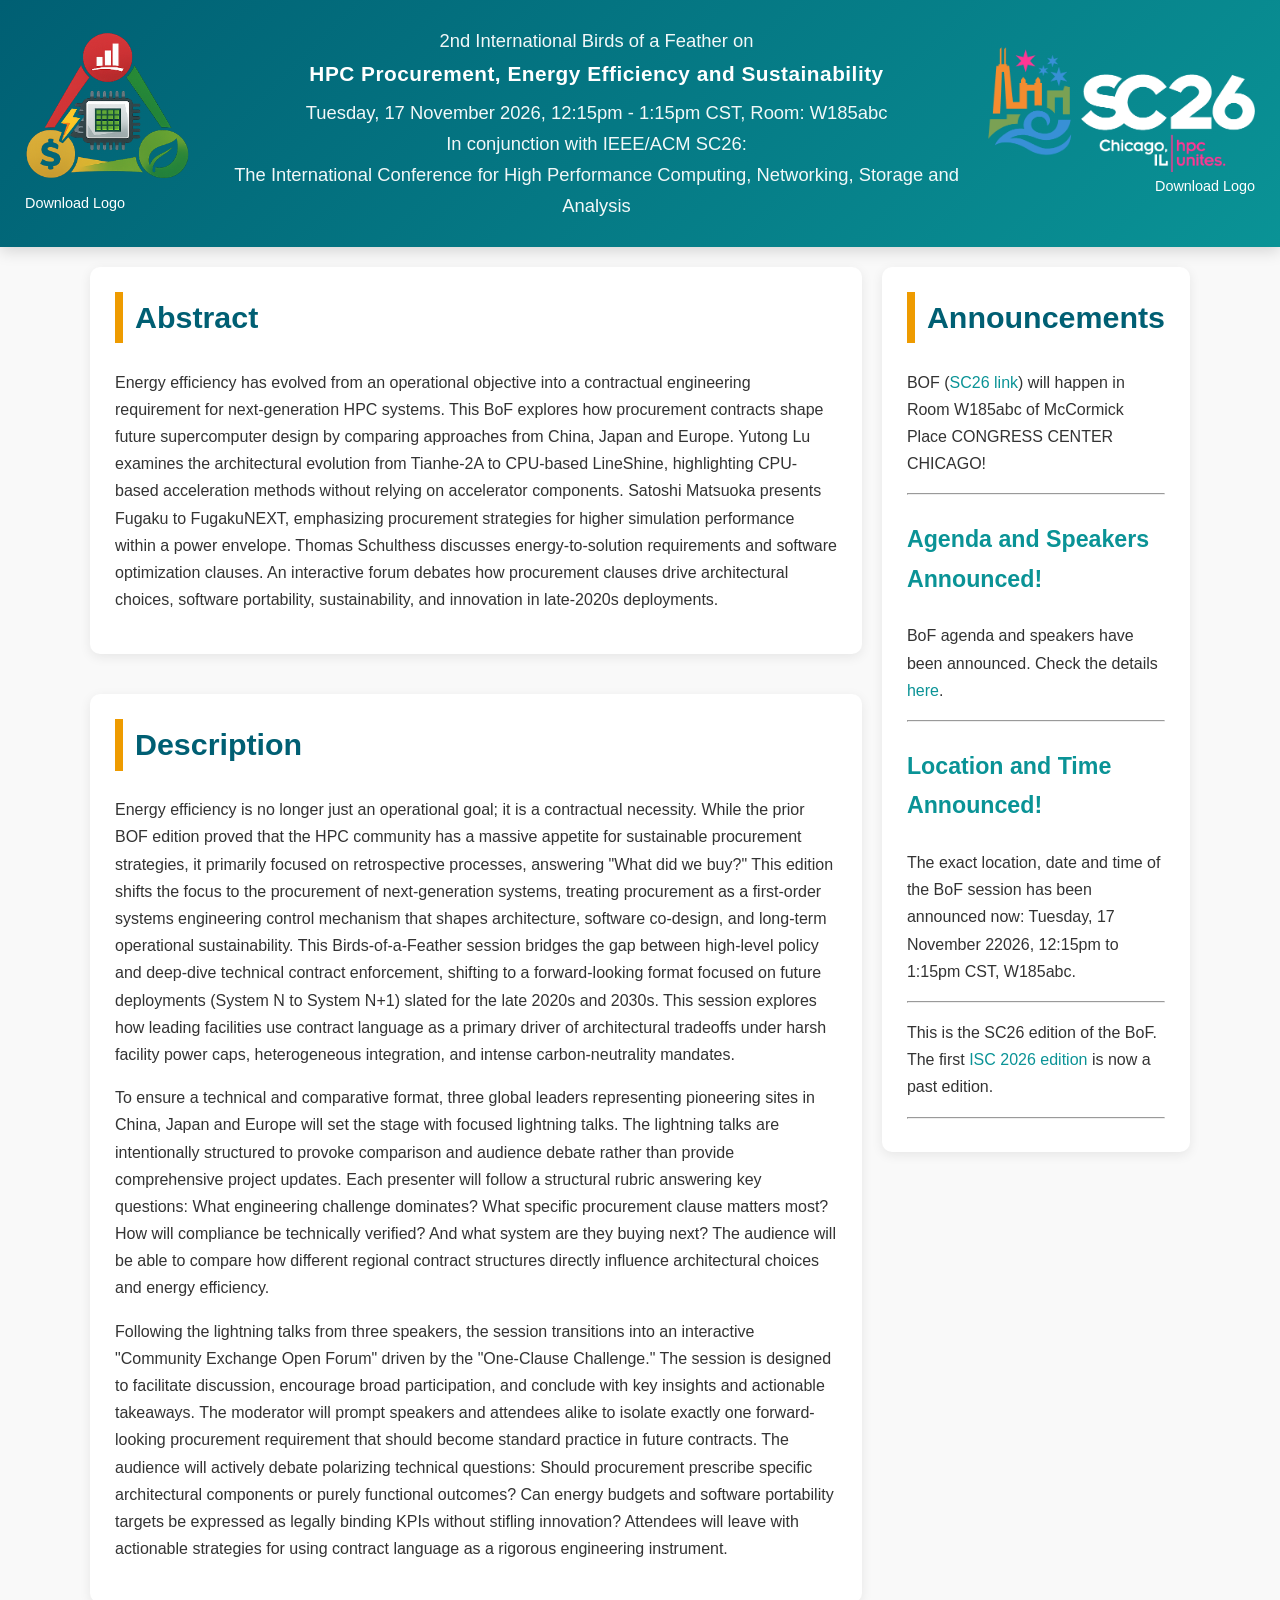
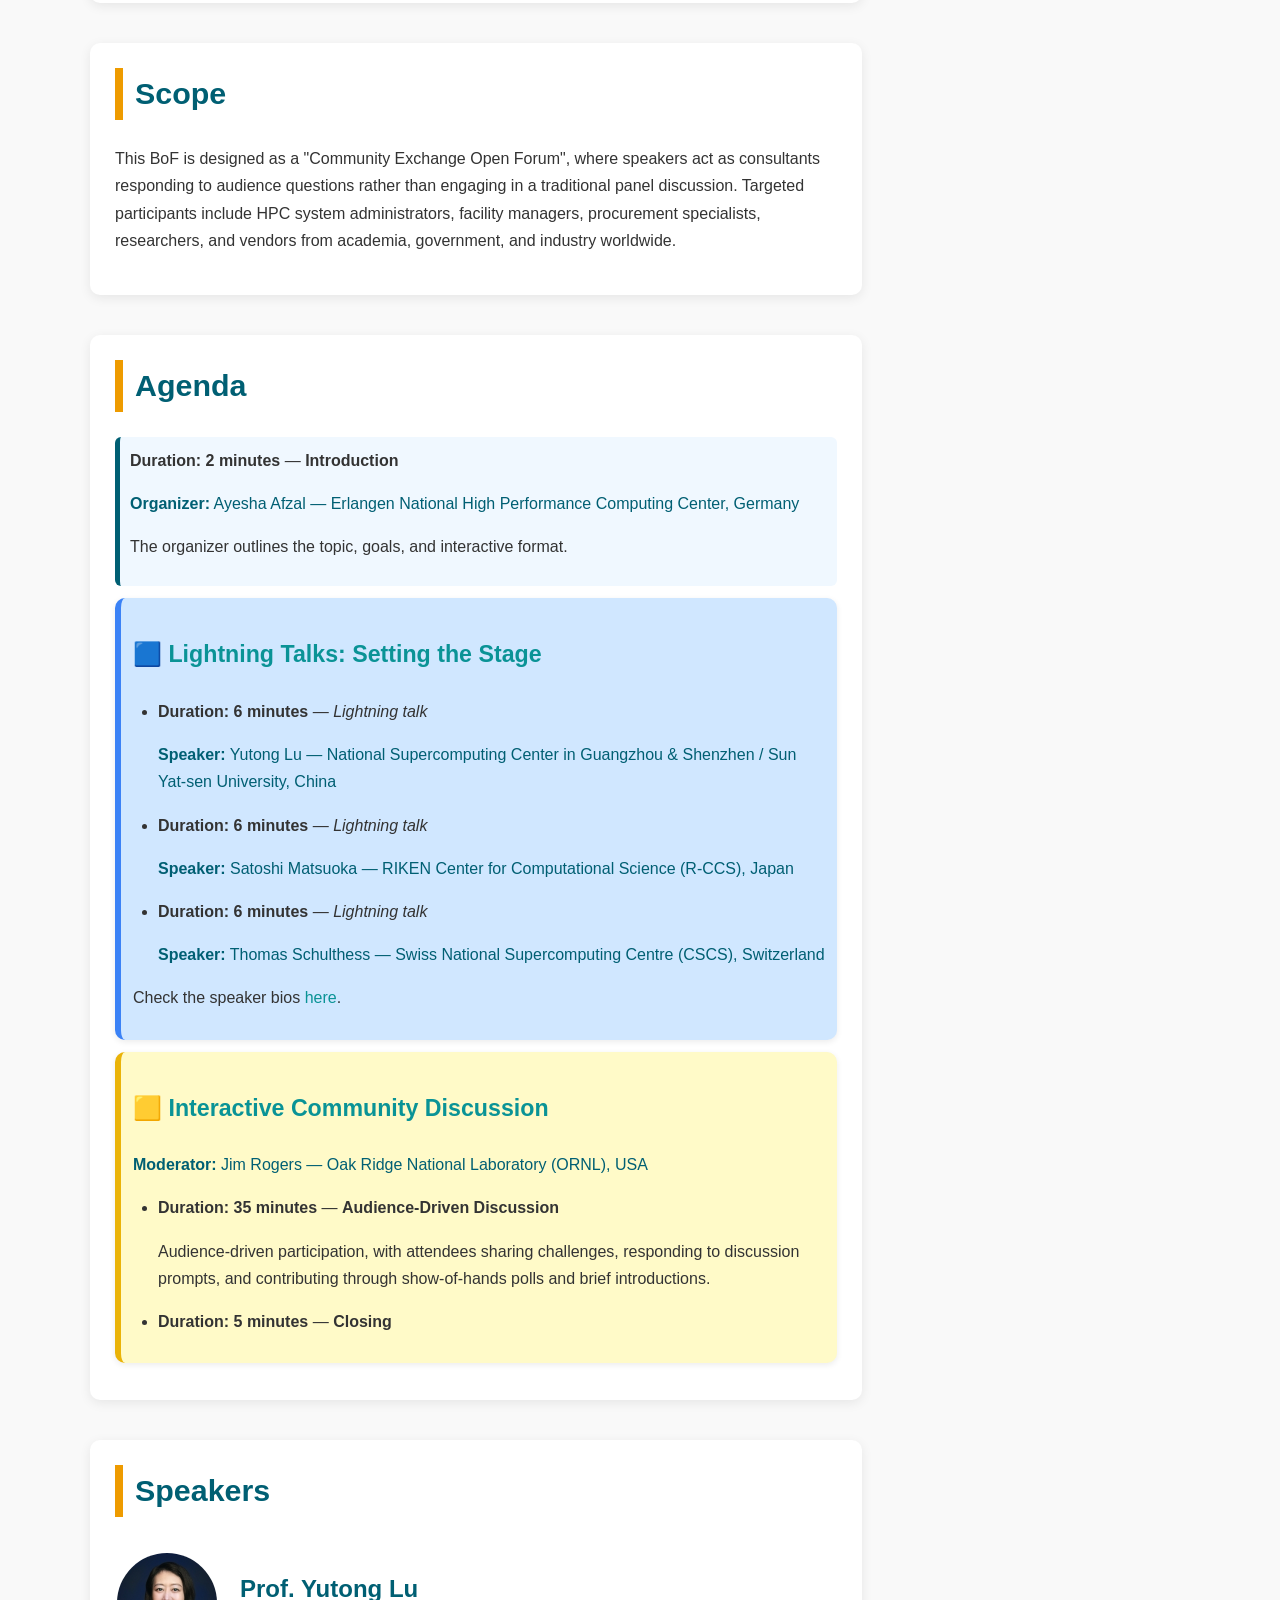
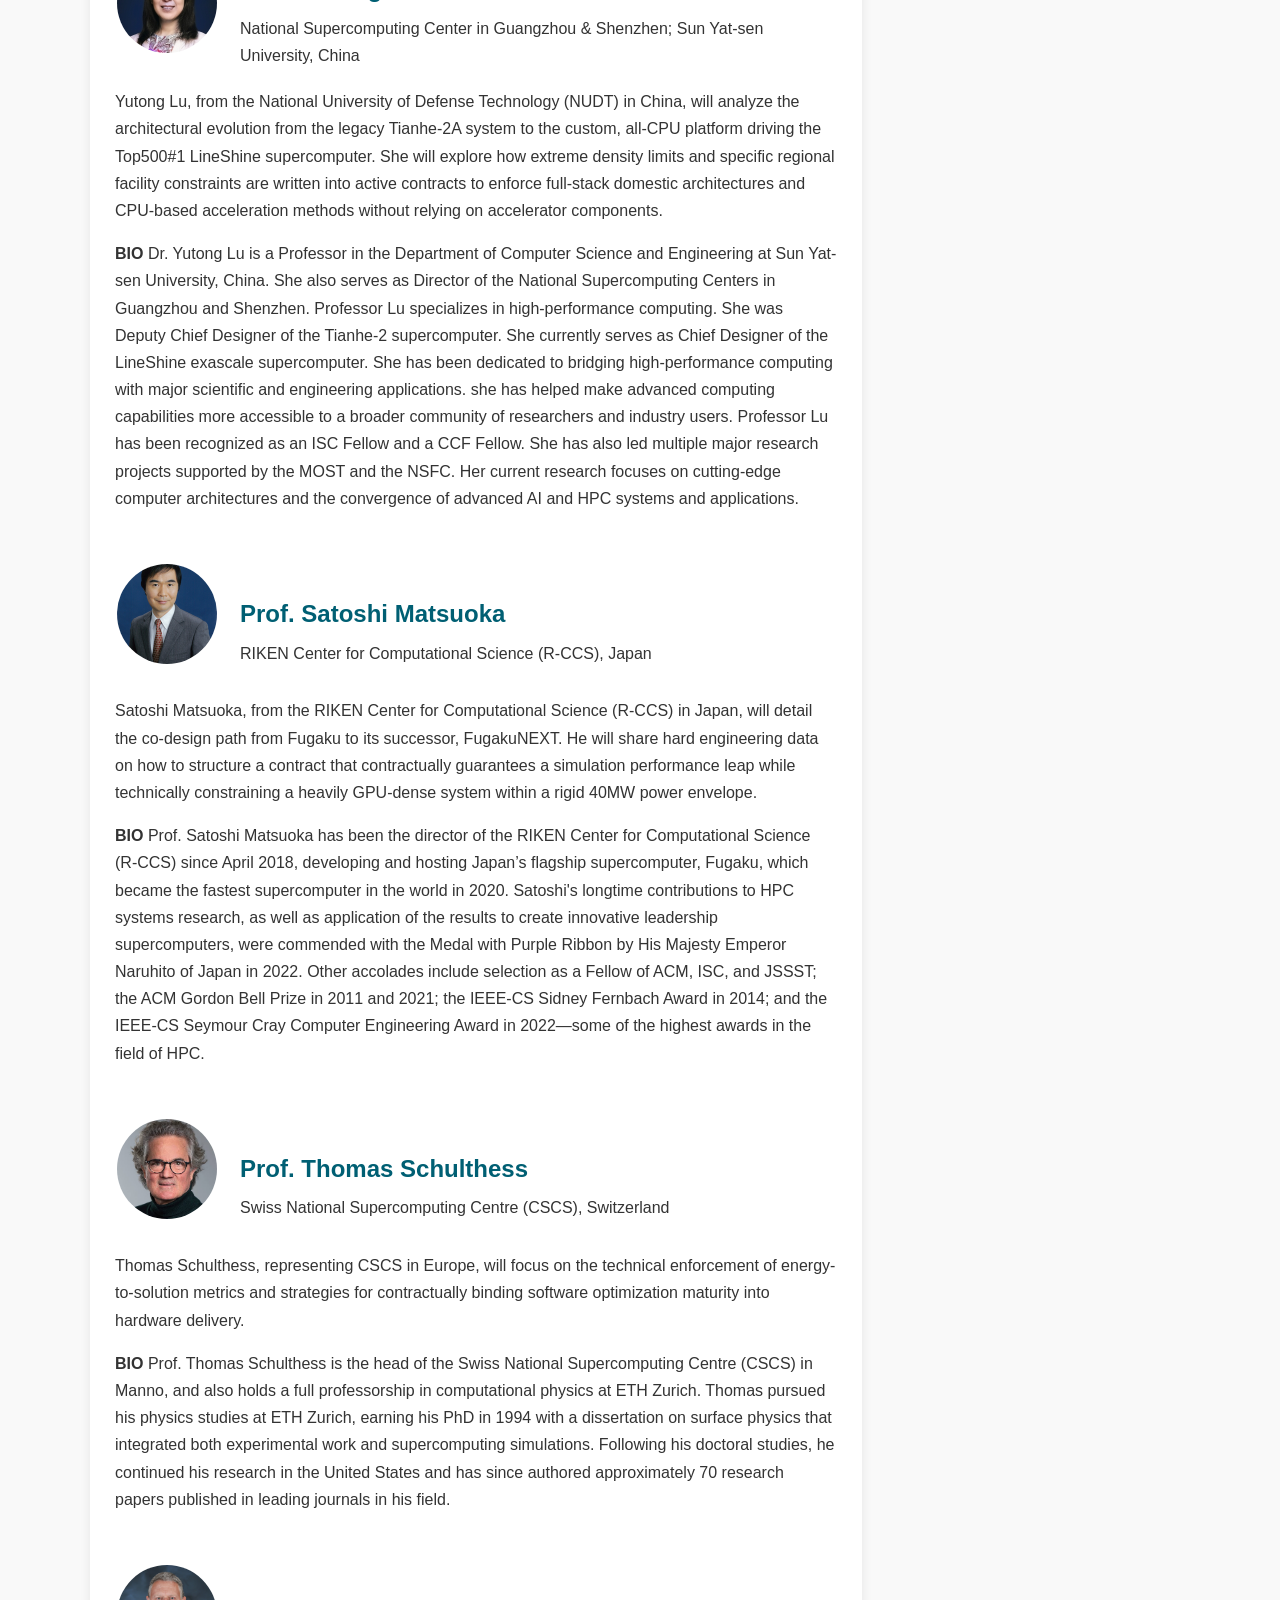
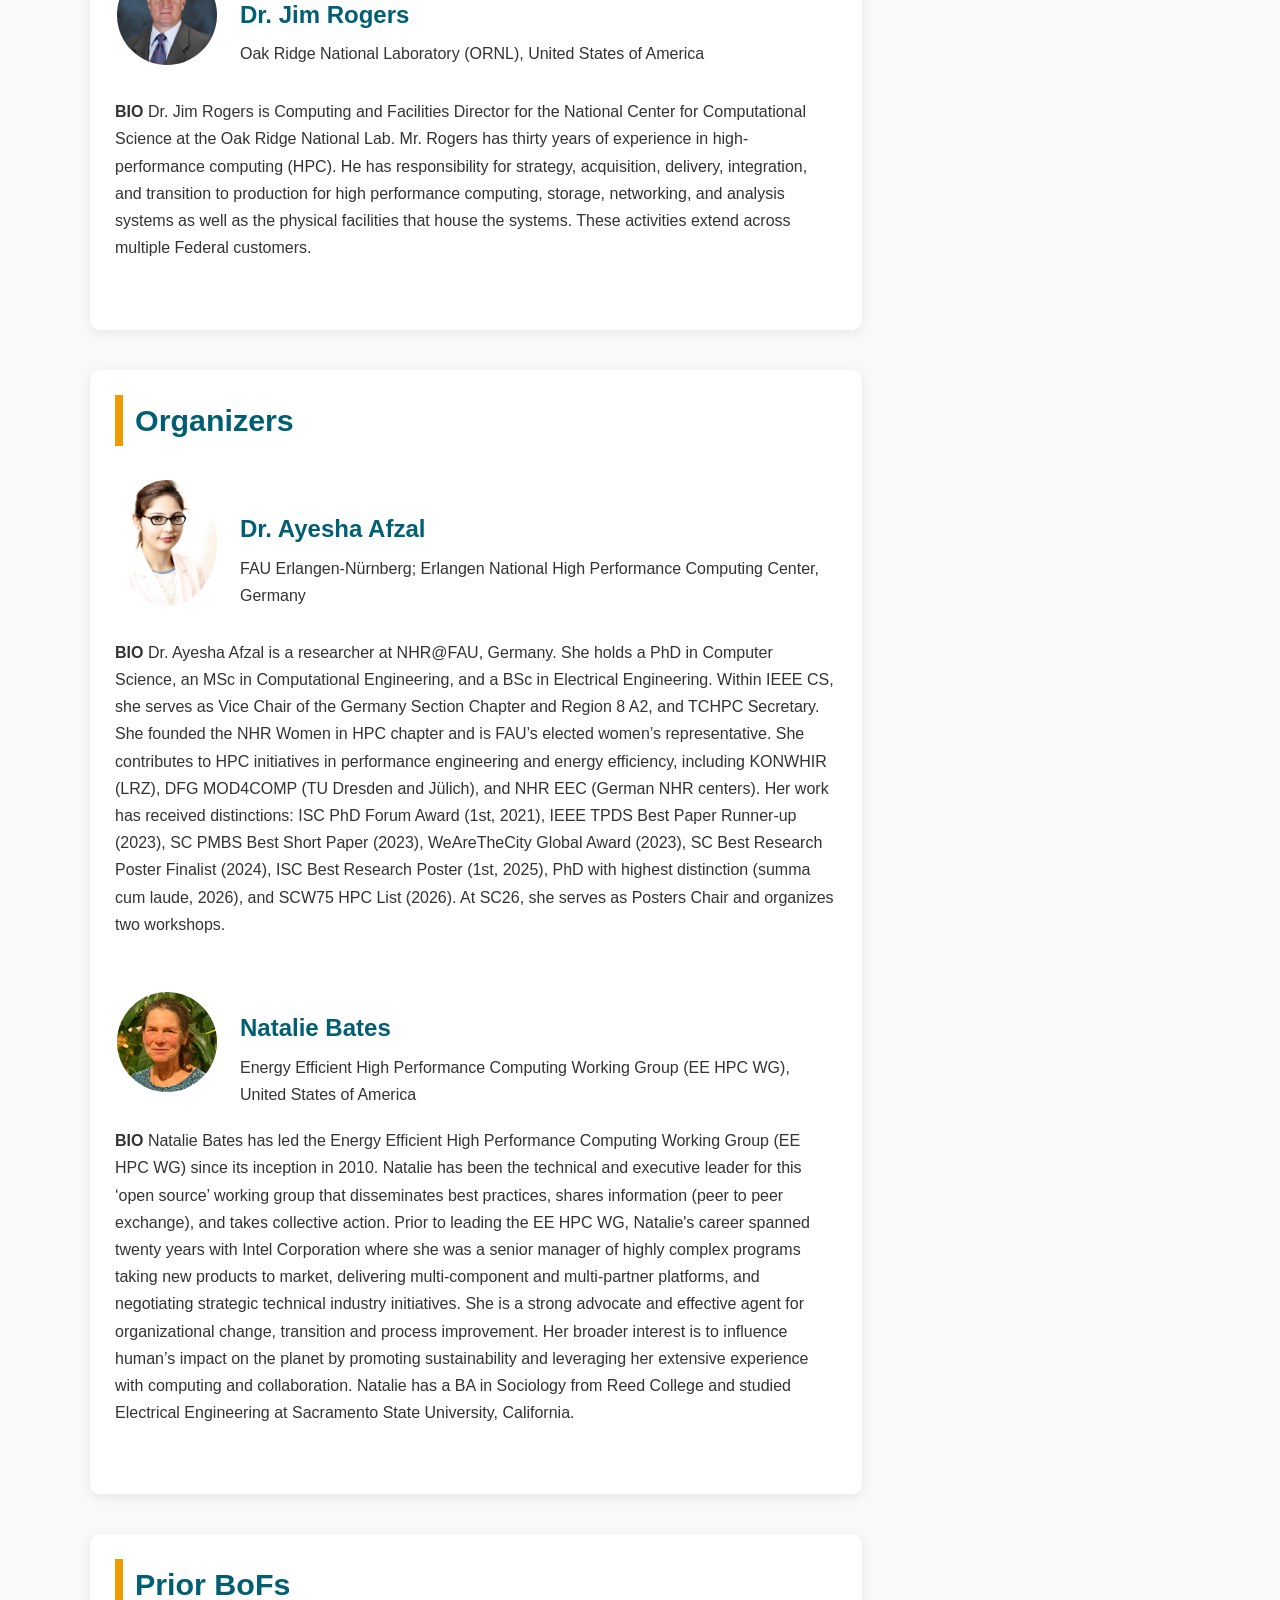
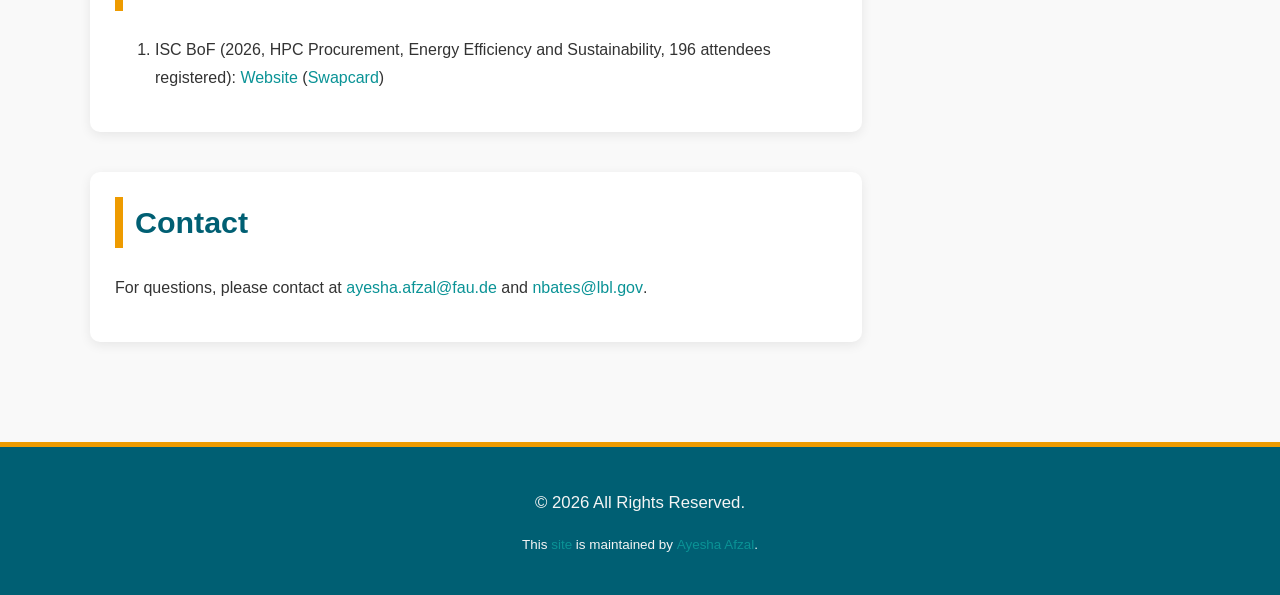
==== index.html @ 8fb03761 "Update index.html" ====
<!DOCTYPE html>
<html lang="en">
<head>
    <meta charset="UTF-8">
    <meta name="viewport" content="width=device-width, initial-scale=1.0">
    <title>SC26 BoF: HPC Procurement, Energy Efficiency and Sustainability</title>
    <link rel="stylesheet" href="style.css">
</head>
<body>

<header style="display: flex; justify-content: space-between; align-items: center;">
    <div style="flex: 1; text-align: left;">
        <img src="assets/SHPC-logo.png" alt="BOF Logo" style="height: 150px; width: auto; flex-shrink: 0;">
        <br>
        <a href="assets/SHPC-logo.png" download="BOF_Logo_2026" style="font-size: 0.9em; color: white; text-decoration: none;">Download Logo</a>
    </div>
    <div style="text-align: center; flex-grow: 2;">
        <p>2nd International Birds of a Feather on</p>
        <h1>HPC Procurement, Energy Efficiency and Sustainability</h1>
        <p>Tuesday, 17 November 2026, 12:15pm - 1:15pm CST, Room: W185abc</p>
        <p>In conjunction with <a href="https://sc26.supercomputing.org" target="_blank" style="color: inherit;">IEEE/ACM SC26:</a></p>
        <p>The International Conference for High Performance Computing, Networking, Storage and Analysis</p>
    </div>
    <div style="flex: 1; text-align: right;">
        <a href="https://www.isc-hpc.com/" target="_blank">
            <img src="assets/sc26_hor_color_white.png" alt="SC 2026 Logo" style="height: 125px; width: auto; vertical-align: middle;">
			<br>
    <a href="assets/sc26_hor_color_white.png" download="SC_Logo_2026" style="font-size: 0.9em; color: white; text-decoration: none;">Download Logo</a>
        </a>
    </div>
</header>

    <main>
        <div style="display: flex;">
            <div style="flex: 3;">
                <section id="objective">
                    <h2>Abstract</h2>
                    <p>Energy efficiency has evolved from an operational objective into a contractual engineering requirement for next-generation HPC systems. This BoF explores how procurement contracts shape future supercomputer design by comparing approaches from China, Japan and Europe. Yutong Lu examines the architectural evolution from Tianhe-2A to CPU-based LineShine, highlighting CPU-based acceleration methods without relying on accelerator components. Satoshi Matsuoka presents Fugaku to FugakuNEXT, emphasizing procurement strategies for higher simulation performance within a power envelope. Thomas Schulthess discusses energy-to-solution requirements and software optimization clauses. An interactive forum debates how procurement clauses drive architectural choices, software portability, sustainability, and innovation in late-2020s deployments.</p>
                </section>

                <section id="description">
                    <h2>Description</h2>
                    <p>Energy efficiency is no longer just an operational goal; it is a contractual necessity. While the prior BOF edition proved that the HPC community has a massive appetite for sustainable procurement strategies, it primarily focused on retrospective processes, answering "What did we buy?" This edition shifts the focus to the procurement of next-generation systems, treating procurement as a first-order systems engineering control mechanism that shapes architecture, software co-design, and long-term operational sustainability. This Birds-of-a-Feather session bridges the gap between high-level policy and deep-dive technical contract enforcement, shifting to a forward-looking format focused on future deployments (System N to System N+1) slated for the late 2020s and 2030s. This session explores how leading facilities use contract language as a primary driver of architectural tradeoffs under harsh facility power caps, heterogeneous integration, and intense carbon-neutrality mandates.</p>

                    <p>To ensure a technical and comparative format, three global leaders representing pioneering sites in China, Japan and Europe will set the stage with focused lightning talks. The lightning talks are intentionally structured to provoke comparison and audience debate rather than provide comprehensive project updates. Each presenter will follow a structural rubric answering key questions: What engineering challenge dominates? What specific procurement clause matters most? How will compliance be technically verified? And what system are they buying next? The audience will be able to compare how different regional contract structures directly influence architectural choices and energy efficiency.</p>

                    <p>Following the lightning talks from three speakers, the session transitions into an interactive "Community Exchange Open Forum" driven by the "One-Clause Challenge." The session is designed to facilitate discussion, encourage broad participation, and conclude with key insights and actionable takeaways. The moderator will prompt speakers and attendees alike to isolate exactly one forward-looking procurement requirement that should become standard practice in future contracts. The audience will actively debate polarizing technical questions: Should procurement prescribe specific architectural components or purely functional outcomes? Can energy budgets and software portability targets be expressed as legally binding KPIs without stifling innovation? Attendees will leave with actionable strategies for using contract language as a rigorous engineering instrument. </p>

                </section>

				<section id="scope">
                    <h2>Scope</h2>
                    <p>This BoF is designed as a "Community Exchange Open Forum", where speakers act as consultants responding to audience questions rather than engaging in a traditional panel discussion. Targeted participants include HPC system administrators, facility managers, procurement specialists, researchers, and vendors from academia, government, and industry worldwide.</p>
				</section>
				
                <section id="bof-agenda">
                    <h2>Agenda</h2>

                    <div class="time-block" style="background-color: #f0f8ff; border-left: 5px solid #005f73; padding: 10px; border-radius: 6px;">
                        <span class="bold">Duration: 2 minutes</span> — <strong>Introduction</strong>
                        <p><span style="color: #005f73;"><strong>Organizer:</strong> Ayesha Afzal — Erlangen National High Performance Computing Center, Germany</span></p>
                        <p>The organizer outlines the topic, goals, and interactive format.</p>
                    </div>

                    <div class="session blue">
                        <h3>🟦 Lightning Talks: Setting the Stage</h3>
                        <ul>
                            <li><span class="bold">Duration: 6 minutes</span> — <em>Lightning talk</em></li>
                            <p><span style="color: #005f73;"><strong>Speaker:</strong> Yutong Lu — National Supercomputing Center in Guangzhou &amp; Shenzhen / Sun Yat-sen University, China</span></p>

                            <li><span class="bold">Duration: 6 minutes</span> — <em>Lightning talk</em></li>
                            <p><span style="color: #005f73;"><strong>Speaker:</strong> Satoshi Matsuoka — RIKEN Center for Computational Science (R-CCS), Japan</span></p>

                            <li><span class="bold">Duration: 6 minutes</span> — <em>Lightning talk</em></li>
                            <p><span style="color: #005f73;"><strong>Speaker:</strong> Thomas Schulthess — Swiss National Supercomputing Centre (CSCS), Switzerland</span></p>
                        </ul>
                        <p>Check the speaker bios <a href="#Speakers">here</a>.</p>
                    </div>

                    <div class="session yellow">
                        <h3>🟨 Interactive Community Discussion</h3>
                        <p><span style="color: #005f73;"><strong>Moderator:</strong> Jim Rogers — Oak Ridge National Laboratory (ORNL), USA</span></p>
                        <ul>
                            <li>
                                <span class="bold">Duration: 35 minutes</span> — <strong>Audience-Driven Discussion</strong>
                                <p>Audience-driven participation, with attendees sharing challenges, responding to discussion prompts, and contributing through show-of-hands polls and brief introductions.</p>
                            </li>

                            <li>
                                <span class="bold">Duration: 5 minutes</span> — <strong>Closing</strong>
                            </li>
                        </ul>
                    </div>
                </section>

                <section id="Speakers">
                    <h2>Speakers</h2>
                    <table>
                        <tr>
                            <td style="width: 120px;padding: 7px 0;"><img src="assets/bof129s1-yutong.jpg" width="100px" style="border-radius:50%" alt="Yutong Lu"></td>
                            <td>
                                <p style="font-size: 24px; margin-bottom: 5px; padding-bottom: 0px;"><strong style="color: #005f73;">Prof. Yutong Lu</strong></p>
                                <p style="margin:0px;">National Supercomputing Center in Guangzhou &amp; Shenzhen; Sun Yat-sen University, China</p>
                            </td>
                        </tr>
                    </table>
					                    <p>Yutong Lu, from the National University of Defense Technology (NUDT) in China, will analyze the architectural evolution from the legacy Tianhe-2A system to the custom, all-CPU platform driving the Top500#1 LineShine supercomputer. She will explore how extreme density limits and specific regional facility constraints are written into active contracts to enforce full-stack domestic architectures and CPU-based acceleration methods without relying on accelerator components. </p>
                    <p><strong>BIO</strong> Dr. Yutong Lu is a Professor in the Department of Computer Science and Engineering at Sun Yat-sen University, China. She also serves as Director of the National Supercomputing Centers in Guangzhou and Shenzhen. Professor Lu specializes in high-performance computing. She was Deputy Chief Designer of the Tianhe-2 supercomputer. She currently serves as Chief Designer of the LineShine exascale supercomputer. She has been dedicated to bridging high-performance computing with major scientific and engineering applications. she has helped make advanced computing capabilities more accessible to a broader community of researchers and industry users. Professor Lu has been recognized as an ISC Fellow and a CCF Fellow. She has also led multiple major research projects supported by the MOST and the NSFC. Her current research focuses on cutting-edge computer architectures and the convergence of advanced AI and HPC systems and applications.</p>
                    <br/>

                    <table>
                        <tr>
                            <td style="width: 120px;padding: 7px 0;"><img src="assets/bof129s1-satoshi.png" width="100px" style="border-radius:50%" alt="Satoshi Matsuoka"></td>
                            <td>
                                <p style="font-size: 24px; margin-bottom: 5px; padding-bottom: 0px;"><strong style="color: #005f73;">Prof. Satoshi Matsuoka</strong></p>
                                <p style="margin:0px;">RIKEN Center for Computational Science (R-CCS), Japan</p>
                            </td>
                        </tr>
                    </table>
					<p> Satoshi Matsuoka, from the RIKEN Center for Computational Science (R-CCS) in Japan, will detail the co-design path from Fugaku to its successor, FugakuNEXT. He will share hard engineering data on how to structure a contract that contractually guarantees a simulation performance leap while technically constraining a heavily GPU-dense system within a rigid 40MW power envelope.</p>
                    <p><strong>BIO</strong> Prof. Satoshi Matsuoka has been the director of the RIKEN Center for Computational Science (R-CCS) since April 2018, developing and hosting Japan’s flagship supercomputer, Fugaku, which became the fastest supercomputer in the world in 2020. Satoshi's longtime contributions to HPC systems research, as well as application of the results to create innovative leadership supercomputers, were commended with the Medal with Purple Ribbon by His Majesty Emperor Naruhito of Japan in 2022. Other accolades include selection as a Fellow of ACM, ISC, and JSSST; the ACM Gordon Bell Prize in 2011 and 2021; the IEEE-CS Sidney Fernbach Award in 2014; and the IEEE-CS Seymour Cray Computer Engineering Award in 2022—some of the highest awards in the field of HPC.</p>
                    <br/>

                    <table>
                        <tr>
                            <td style="width: 120px;padding: 7px 0;"><img src="assets/bof129s1-thomas.jpg" width="100px" style="border-radius:50%" alt="Thomas Schulthess"></td>
                            <td>
                                <p style="font-size: 24px; margin-bottom: 5px; padding-bottom: 0px;"><strong style="color: #005f73;">Prof. Thomas Schulthess</strong></p>
                                <p style="margin:0px;">Swiss National Supercomputing Centre (CSCS), Switzerland</p>
                            </td>
                        </tr>
                    </table>
					<p>Thomas Schulthess, representing CSCS in Europe, will focus on the technical enforcement of energy-to-solution metrics and strategies for contractually binding software optimization maturity into hardware delivery.</p>
                    <p><strong>BIO</strong> Prof. Thomas Schulthess is the head of the Swiss National Supercomputing Centre (CSCS) in Manno, and also holds a full professorship in computational physics at ETH Zurich. Thomas pursued his physics studies at ETH Zurich, earning his PhD in 1994 with a dissertation on surface physics that integrated both experimental work and supercomputing simulations. Following his doctoral studies, he continued his research in the United States and has since authored approximately 70 research papers published in leading journals in his field.</p>
                    <br/>

                    <table>
                        <tr>
                            <td style="width: 120px;padding: 7px 0;"><img src="assets/bof116s1-auth2_pic_0.jpg" width="100px" style="border-radius:50%" alt="Jim Rogers"></td>
                            <td>
                                <p style="font-size: 24px; margin-bottom: 5px; padding-bottom: 0px;"><strong style="color: #005f73;">Dr. Jim Rogers</strong></p>
                                <p style="margin:0px;">Oak Ridge National Laboratory (ORNL), United States of America</p>
                            </td>
                        </tr>
                    </table>
                    <p><strong>BIO</strong> Dr. Jim Rogers is Computing and Facilities Director for the National Center for Computational Science at the Oak Ridge National Lab. Mr. Rogers has thirty years of experience in high-performance computing (HPC). He has responsibility for strategy, acquisition, delivery, integration, and transition to production for high performance computing, storage, networking, and analysis systems as well as the physical facilities that house the systems. These activities extend across multiple Federal customers.</p>
                    <br/>
                </section>

                <section id="organizations">
                    <h2>Organizers</h2>
                    <table>
                        <tr>
                            <td style="width: 120px;padding: 7px 0;"><img src="assets/Ayesha.jpg" width="100px" style="border-radius:50%" alt="Ayesha Afzal"></td>
                            <td>
                                <p style="font-size: 24px; margin-bottom: 5px; padding-bottom: 0px;"><strong style="color: #005f73;">Dr. Ayesha Afzal</strong></p>
                                <p style="margin:0px;">FAU Erlangen-Nürnberg; Erlangen National High Performance Computing Center, Germany</p>
                            </td>
                        </tr>
                    </table>
                    <p><strong>BIO</strong> Dr. Ayesha Afzal is a researcher at NHR@FAU, Germany. She holds a PhD in Computer Science, an MSc in Computational Engineering, and a BSc in Electrical Engineering. Within IEEE CS, she serves as Vice Chair of the Germany Section Chapter and Region 8 A2, and TCHPC Secretary. She founded the NHR Women in HPC chapter and is FAU’s elected women’s representative. She contributes to HPC initiatives in performance engineering and energy efficiency, including KONWHIR (LRZ), DFG MOD4COMP (TU Dresden and Jülich), and NHR EEC (German NHR centers). Her work has received distinctions: ISC PhD Forum Award (1st, 2021), IEEE TPDS Best Paper Runner-up (2023), SC PMBS Best Short Paper (2023), WeAreTheCity Global Award (2023), SC Best Research Poster Finalist (2024), ISC Best Research Poster (1st, 2025), PhD with highest distinction (summa cum laude, 2026), and SCW75 HPC List (2026). At SC26, she serves as Posters Chair and organizes two workshops.</p>
                    <br/>

                    <table>
                        <tr>
                            <td style="width: 120px;padding: 7px 0;"><img src="assets/bof116s1-auth_pic_1.png" width="100px" style="border-radius:50%" alt="Natalie Bates"></td>
                            <td>
                                <p style="font-size: 24px; margin-bottom: 5px; padding-bottom: 0px;"><strong style="color: #005f73;">Natalie Bates</strong></p>
                                <p style="margin:0px;">Energy Efficient High Performance Computing Working Group (EE HPC WG), United States of America</p>
                            </td>
                        </tr>
                    </table>
                    <p><strong>BIO</strong> Natalie Bates has led the Energy Efficient High Performance Computing Working Group (EE HPC WG) since its inception in 2010. Natalie has been the technical and executive leader for this ‘open source’ working group that disseminates best practices, shares information (peer to peer exchange), and takes collective action. Prior to leading the EE HPC WG, Natalie's career spanned twenty years with Intel Corporation where she was a senior manager of highly complex programs taking new products to market, delivering multi-component and multi-partner platforms, and negotiating strategic technical industry initiatives. She is a strong advocate and effective agent for organizational change, transition and process improvement. Her broader interest is to influence human’s impact on the planet by promoting sustainability and leveraging her extensive experience with computing and collaboration. Natalie has a BA in Sociology from Reed College and studied Electrical Engineering at Sacramento State University, California.</p>
                    <br/>
                </section>

                <section id="prior">
                    <h2>Prior BoFs</h2>
                    <ol>
                        <li>ISC BoF (2026, HPC Procurement, Energy Efficiency and Sustainability, 196 attendees registered): <a href="2026-ISC.html"> Website</a> (<a href="https://app.swapcard.com/event/isc-high-performance2026/planning/UGxhbm5pbmdfNDQwOTI4OA==" target="_blank">Swapcard</a>)</li>
                    </ol>
                </section>

                <section id="contact">
                    <h2>Contact</h2>
                    <p>For questions, please contact at <a href="mailto:ayesha.afzal@fau.de">ayesha.afzal@fau.de</a> and <a href="mailto:nbates@lbl.gov">nbates@lbl.gov</a>.</p>
                </section>
            </div>

            <div style="flex: 1; padding-left: 20px;">
                <section id="announcements">
                    <h2>Announcements</h2>
					<p>BOF (<a href="https://sc26.conference-program.com/presentation/?id=bof129&sess=sess369">SC26 link</a>) will happen in Room W185abc of McCormick Place CONGRESS CENTER CHICAGO!</p> <hr>
        <h3>Agenda and Speakers Announced!</h3>
        <p>BoF agenda and speakers have been announced. Check the details <a href="#Speakers">here</a>.</p>
        <hr>

        <h3>Location and Time Announced!</h3>
        <p>The exact location, date and time of the BoF session has been announced now: Tuesday, 17 November 22026, 12:15pm to 1:15pm CST, W185abc. </p>
        <hr>
                    <p>This is the SC26 edition of the BoF. The first <a href="2026-ISC.html">ISC 2026 edition</a> is now a past edition.</p>					
<hr>
                </section>
            </div>
        </div>
    </main>

    <footer>
        <p>&copy; 2026 All Rights Reserved.</p>
        <p style="font-size: 0.8em;">This <a href="http://ayeshaafzal91.github.io/SHPC">site</a> is maintained by <a href="https://hpc.fau.de/person/ayesha-afzal">Ayesha Afzal</a>.</p>
    </footer>
</body>
</html>
---- style.css ----
/* -------------------------------------------------------
   GLOBAL BRANDING: RISE 2026
   ------------------------------------------------------- */

:root {
    --primary: #005f73;        /* Deep teal */
    --accent: #0a9396;         /* Turquoise */
    --highlight: #ee9b00;      /* Warm innovation yellow */
    --soft-bg: #e9d8a6;        /* Sustainable sand */
    --light-bg: #f9f9f9;
    --text-dark: #333;
    --text-light: #f5f5f5;
    --card-shadow: rgba(0, 0, 0, 0.08);
    --transition: 0.25s ease-in-out;
    --radius: 10px;
    --max-width: 1100px;
}

body {
    font-family: 'Roboto', sans-serif;
    background-color: var(--light-bg);
    color: var(--text-dark);
    margin: 0;
    padding: 0;
    line-height: 1.7;
}

/* -------------------------------------------------------
   HEADER
   ------------------------------------------------------- */

header {
    background: linear-gradient(135deg, var(--primary), var(--accent));
    color: white;
    padding: 25px;
    display: grid;
    grid-template-columns: auto 1fr;
    align-items: center;
    position: sticky;
    top: 0;
    z-index: 1000;
    box-shadow: 0 4px 15px rgba(0,0,0,0.15);
}

header img {
    height: 95px;
    width: auto;
    border-radius: 6px;
}

header h1 {
    font-size: 1.3em;
    margin: 0 0 5px 15px;
    font-weight: 700;
    letter-spacing: 0.5px;
}

header p {
    font-size: 1.15em;
    margin: 0 0 0 15px;
    opacity: 0.95;
}

/* -------------------------------------------------------
   LAYOUT
   ------------------------------------------------------- */

main {
    padding: 20px;
    max-width: var(--max-width);
    margin: auto;
}

section {
    margin-bottom: 40px;
    background-color: white;
    padding: 25px;
    border-radius: var(--radius);
    box-shadow: 0 3px 12px var(--card-shadow);
    transition: var(--transition);
}

section:hover {
    transform: translateY(-3px);
}

/* -------------------------------------------------------
   TYPOGRAPHY
   ------------------------------------------------------- */

h2 {
    color: var(--primary);
    font-size: 1.9em;
    margin-top: 0;
    border-left: 8px solid var(--highlight);
    padding-left: 12px;
    font-weight: 700;
}

h3 {
    color: var(--accent);
    font-size: 1.45em;
    margin-top: 25px;
}

/* -------------------------------------------------------
   LINKS
   ------------------------------------------------------- */

a {
    color: var(--accent);
    text-decoration: none;
    font-weight: 500;
}

a:hover {
    text-decoration: underline;
}

/* -------------------------------------------------------
   LISTS
   ------------------------------------------------------- */

ul {
    list-style-type: disc;
    padding-left: 25px;
}

#announcements ul {
    padding-left: 0;
}

/* -------------------------------------------------------
   CALL TO ACTION BUTTONS
   ------------------------------------------------------- */

button.cta {
    background-color: var(--accent);
    color: white;
    padding: 12px 24px;
    font-size: 1.2em;
    border: none;
    border-radius: var(--radius);
    cursor: pointer;
    transition: var(--transition);
    font-weight: 600;
}

button.cta:hover {
    background-color: var(--primary);
    transform: translateY(-2px);
}

/* -------------------------------------------------------
   FOOTER
   ------------------------------------------------------- */

footer {
    background-color: var(--primary);
    color: var(--text-light);
    text-align: center;
    padding: 25px;
    font-size: 1.05em;
    margin-top: 40px;
    border-top: 5px solid var(--highlight);
}

/* -------------------------------------------------------
   SESSION BLOCKS (Agenda)
   ------------------------------------------------------- */

.session {
    padding: 12px;
    border-radius: var(--radius);
    margin: 12px 0;
    box-shadow: 0 2px 6px var(--card-shadow);
    border-left: 6px solid var(--primary);
}

.blue   { background-color: #d0e7ff; border-left-color: #3b82f6; }
.green  { background-color: #d7f7d7; border-left-color: #22c55e; }
.yellow { background-color: #fffac8; border-left-color: #eab308; }
.orange { background-color: #ffe0b3; border-left-color: #f97316; }

.time-block {
    margin: 5px 0;
}

.bold {
    font-weight: 700;
}

/* -------------------------------------------------------
   RESPONSIVENESS
   ------------------------------------------------------- */

@media (max-width: 768px) {
    header {
        grid-template-columns: 1fr;
        text-align: center;
    }

    header img {
        margin: 0 auto 15px;
    }

    header h1, header p {
        margin-left: 0;
    }

    main {
        padding: 10px;
    }

    section {
        padding: 18px;
    }
}
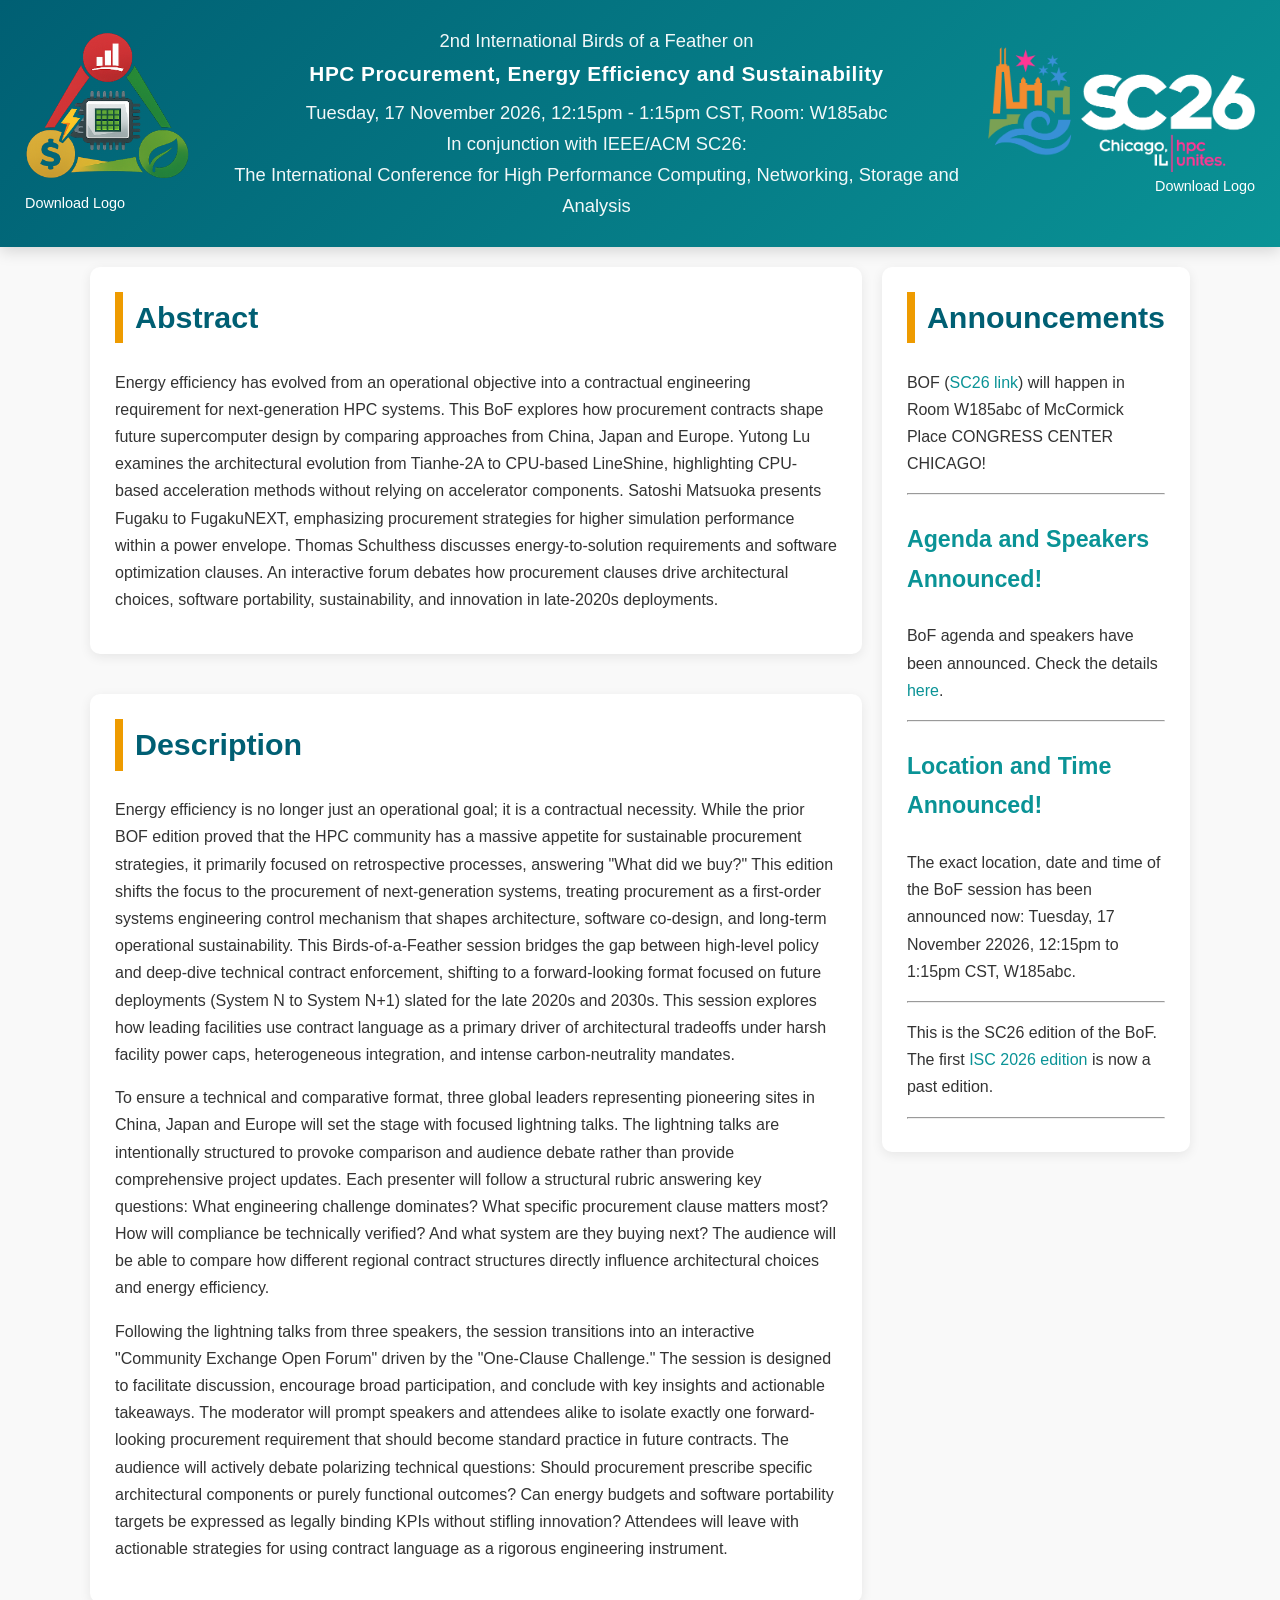
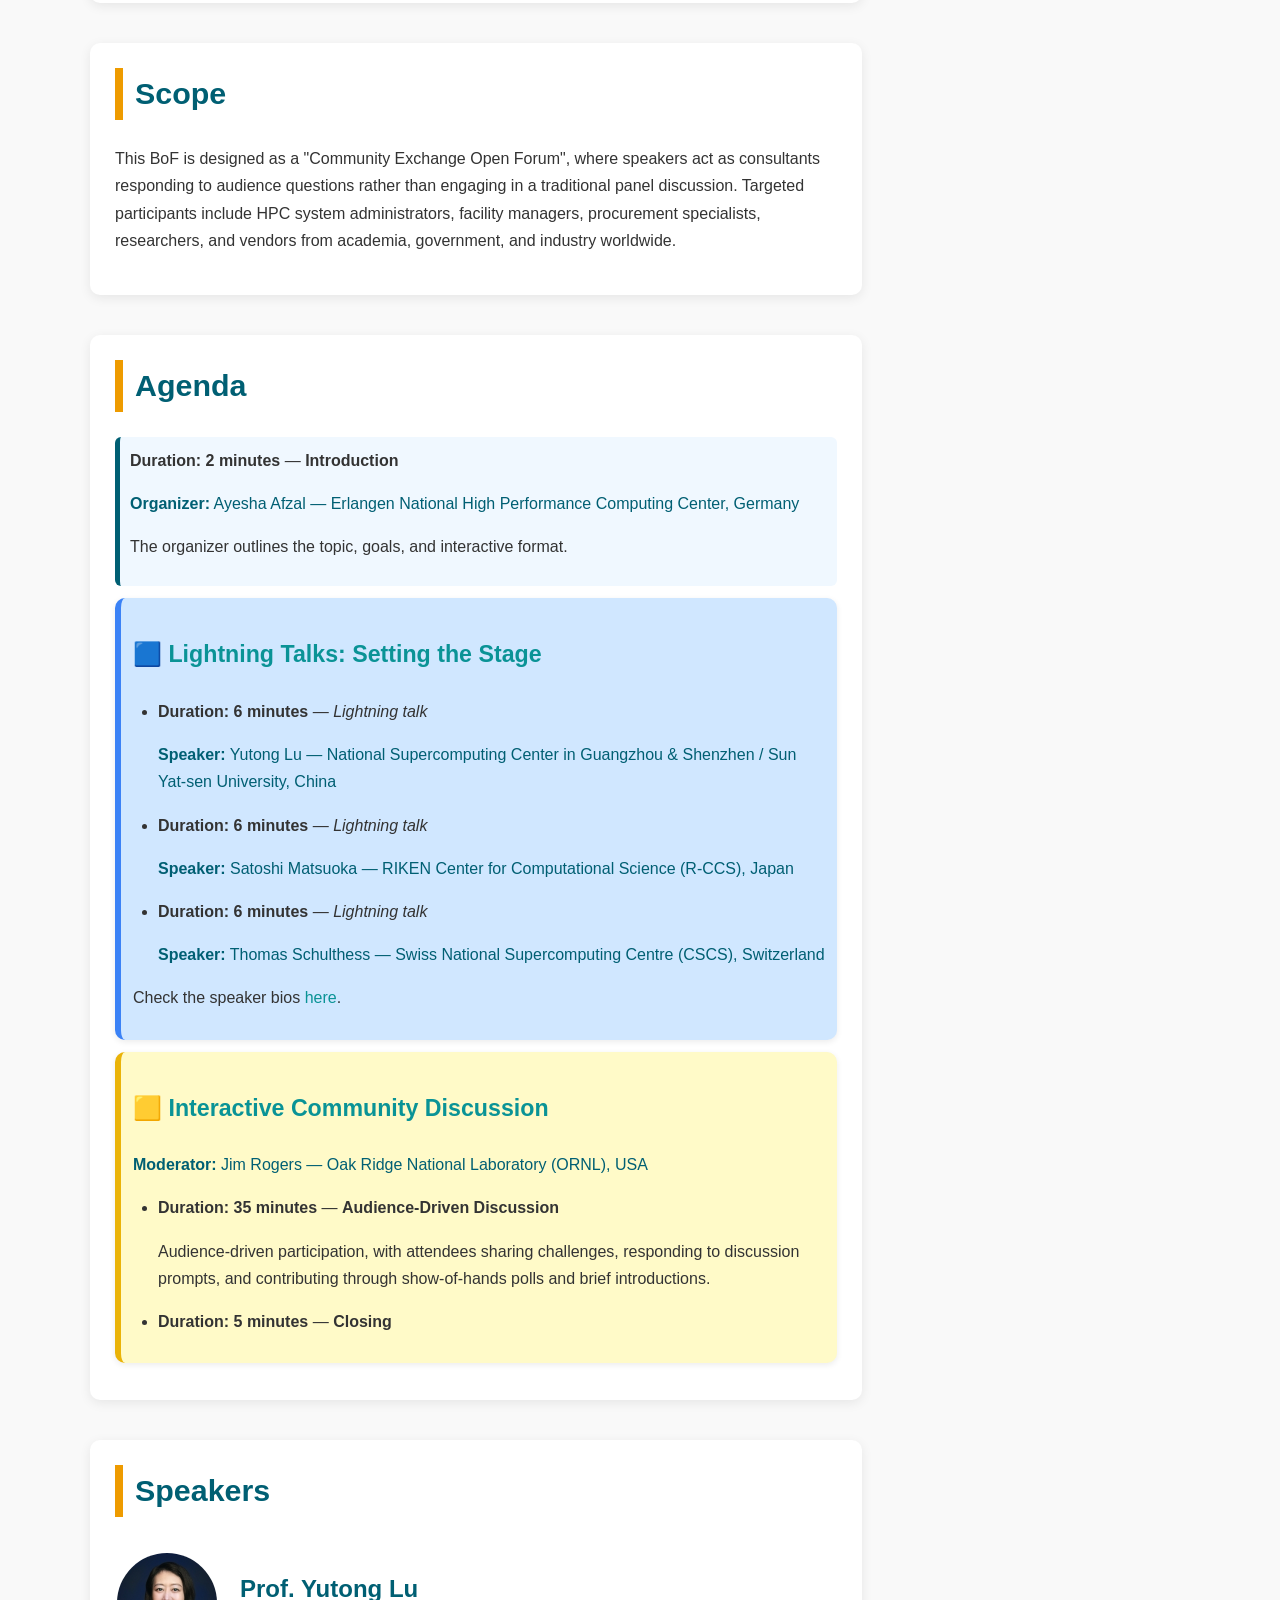
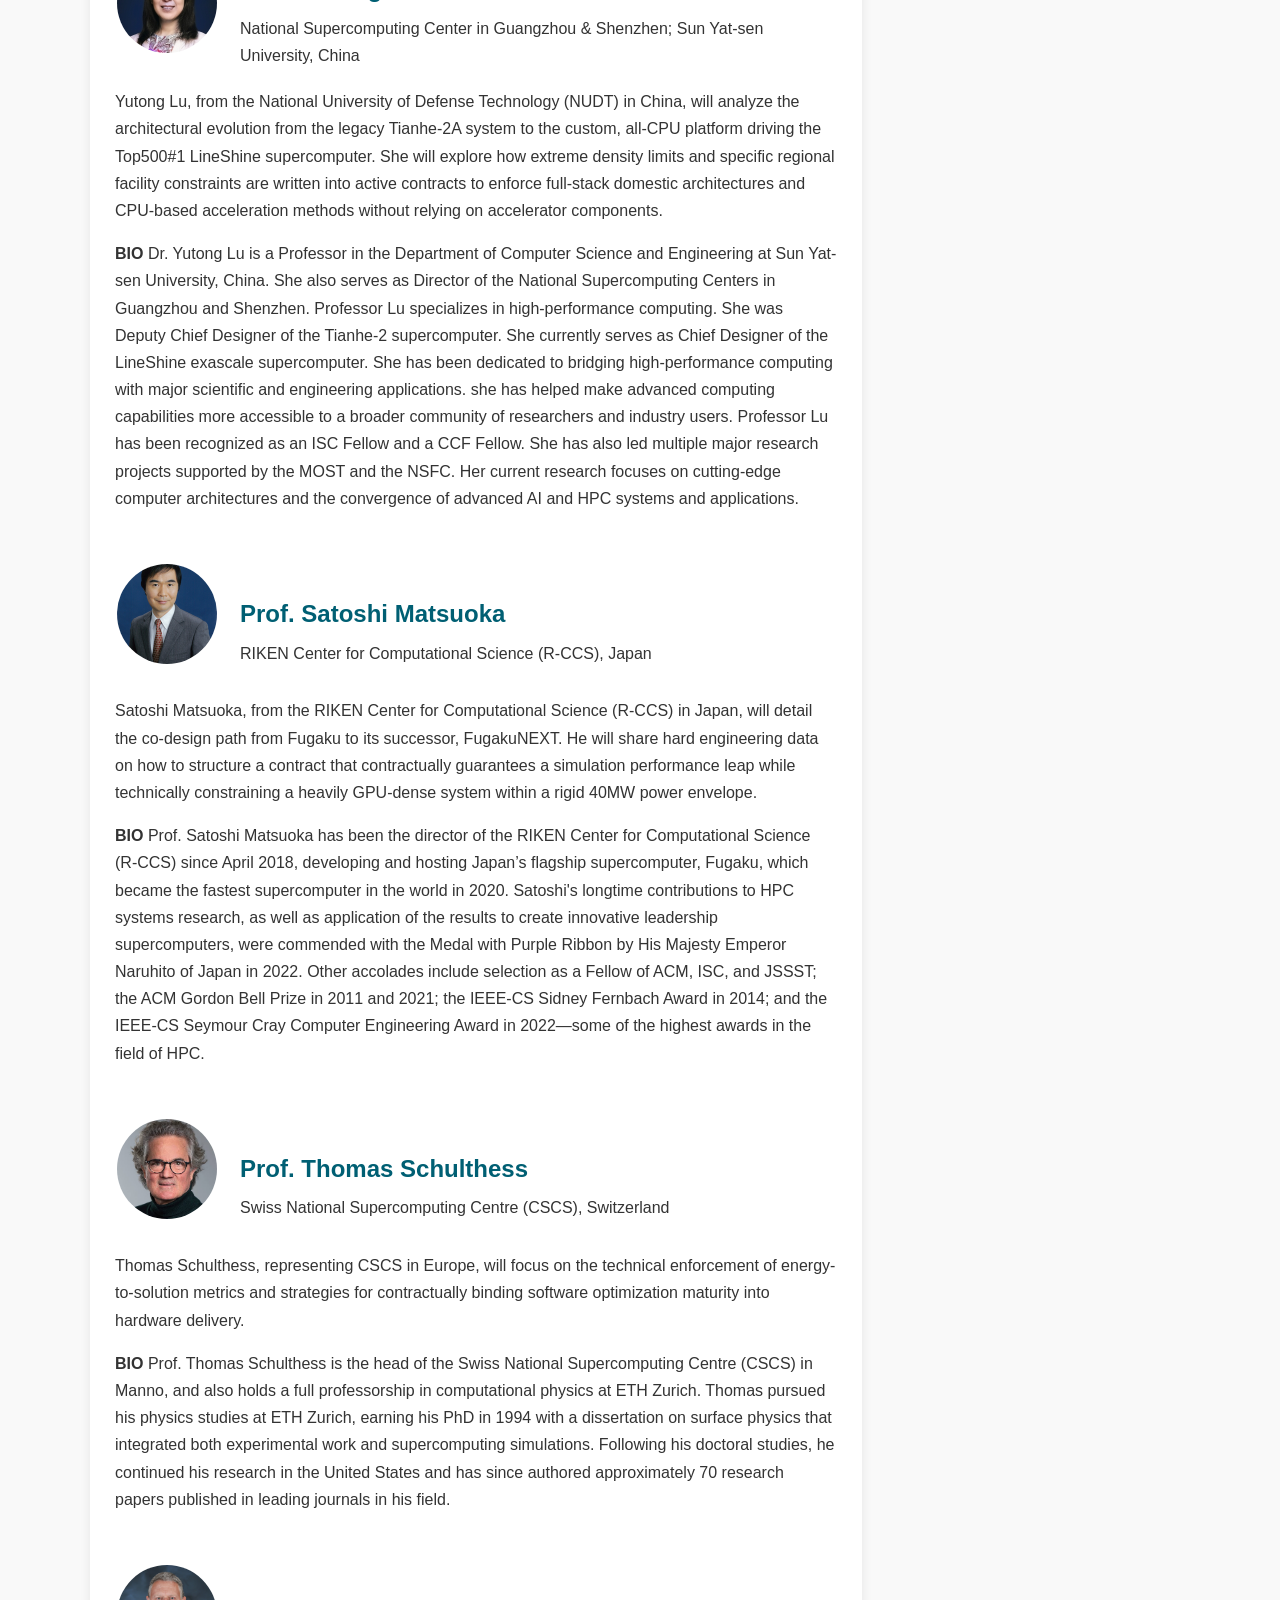
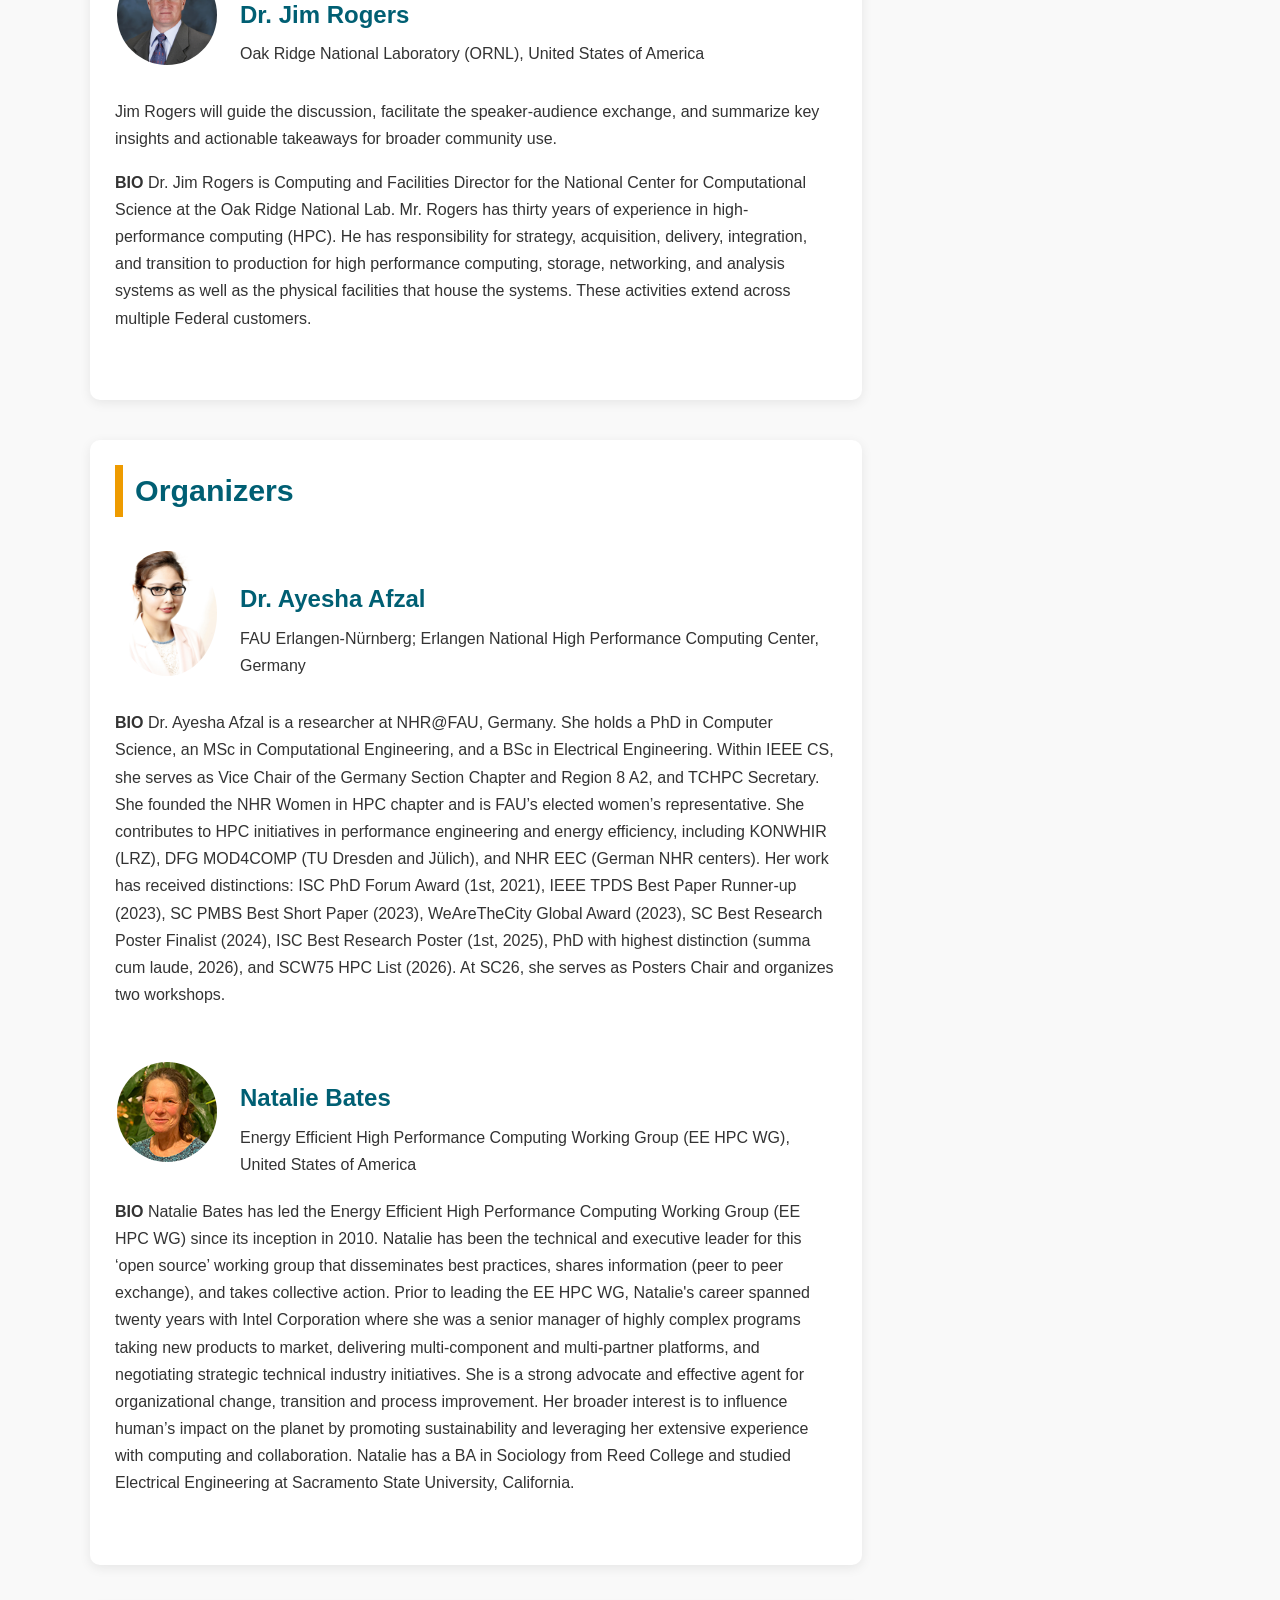
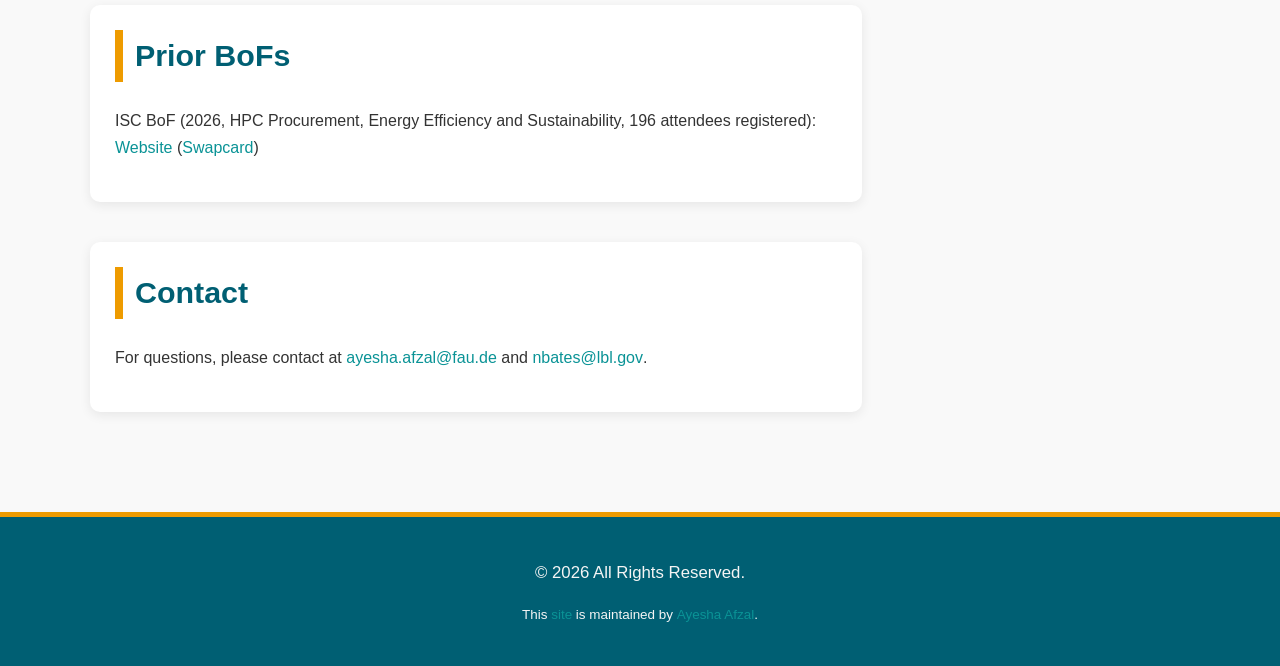
==== commit 97669959: "Update index.html" ====
--- a/index.html
+++ b/index.html
@@ -143,6 +143,7 @@
                             </td>
                         </tr>
                     </table>
+					<p> Jim Rogers will guide the discussion, facilitate the speaker-audience exchange, and summarize key insights and actionable takeaways for broader community use.</p> 
                     <p><strong>BIO</strong> Dr. Jim Rogers is Computing and Facilities Director for the National Center for Computational Science at the Oak Ridge National Lab. Mr. Rogers has thirty years of experience in high-performance computing (HPC). He has responsibility for strategy, acquisition, delivery, integration, and transition to production for high performance computing, storage, networking, and analysis systems as well as the physical facilities that house the systems. These activities extend across multiple Federal customers.</p>
                     <br/>
                 </section>
@@ -176,9 +177,9 @@
 
                 <section id="prior">
                     <h2>Prior BoFs</h2>
-                    <ol>
-                        <li>ISC BoF (2026, HPC Procurement, Energy Efficiency and Sustainability, 196 attendees registered): <a href="2026-ISC.html"> Website</a> (<a href="https://app.swapcard.com/event/isc-high-performance2026/planning/UGxhbm5pbmdfNDQwOTI4OA==" target="_blank">Swapcard</a>)</li>
-                    </ol>
+                    <p>
+                     ISC BoF (2026, HPC Procurement, Energy Efficiency and Sustainability, 196 attendees registered): <a href="2026-ISC.html"> Website</a> (<a href="https://app.swapcard.com/event/isc-high-performance2026/planning/UGxhbm5pbmdfNDQwOTI4OA==" target="_blank">Swapcard</a>)
+                    </p>
                 </section>
 
                 <section id="contact">
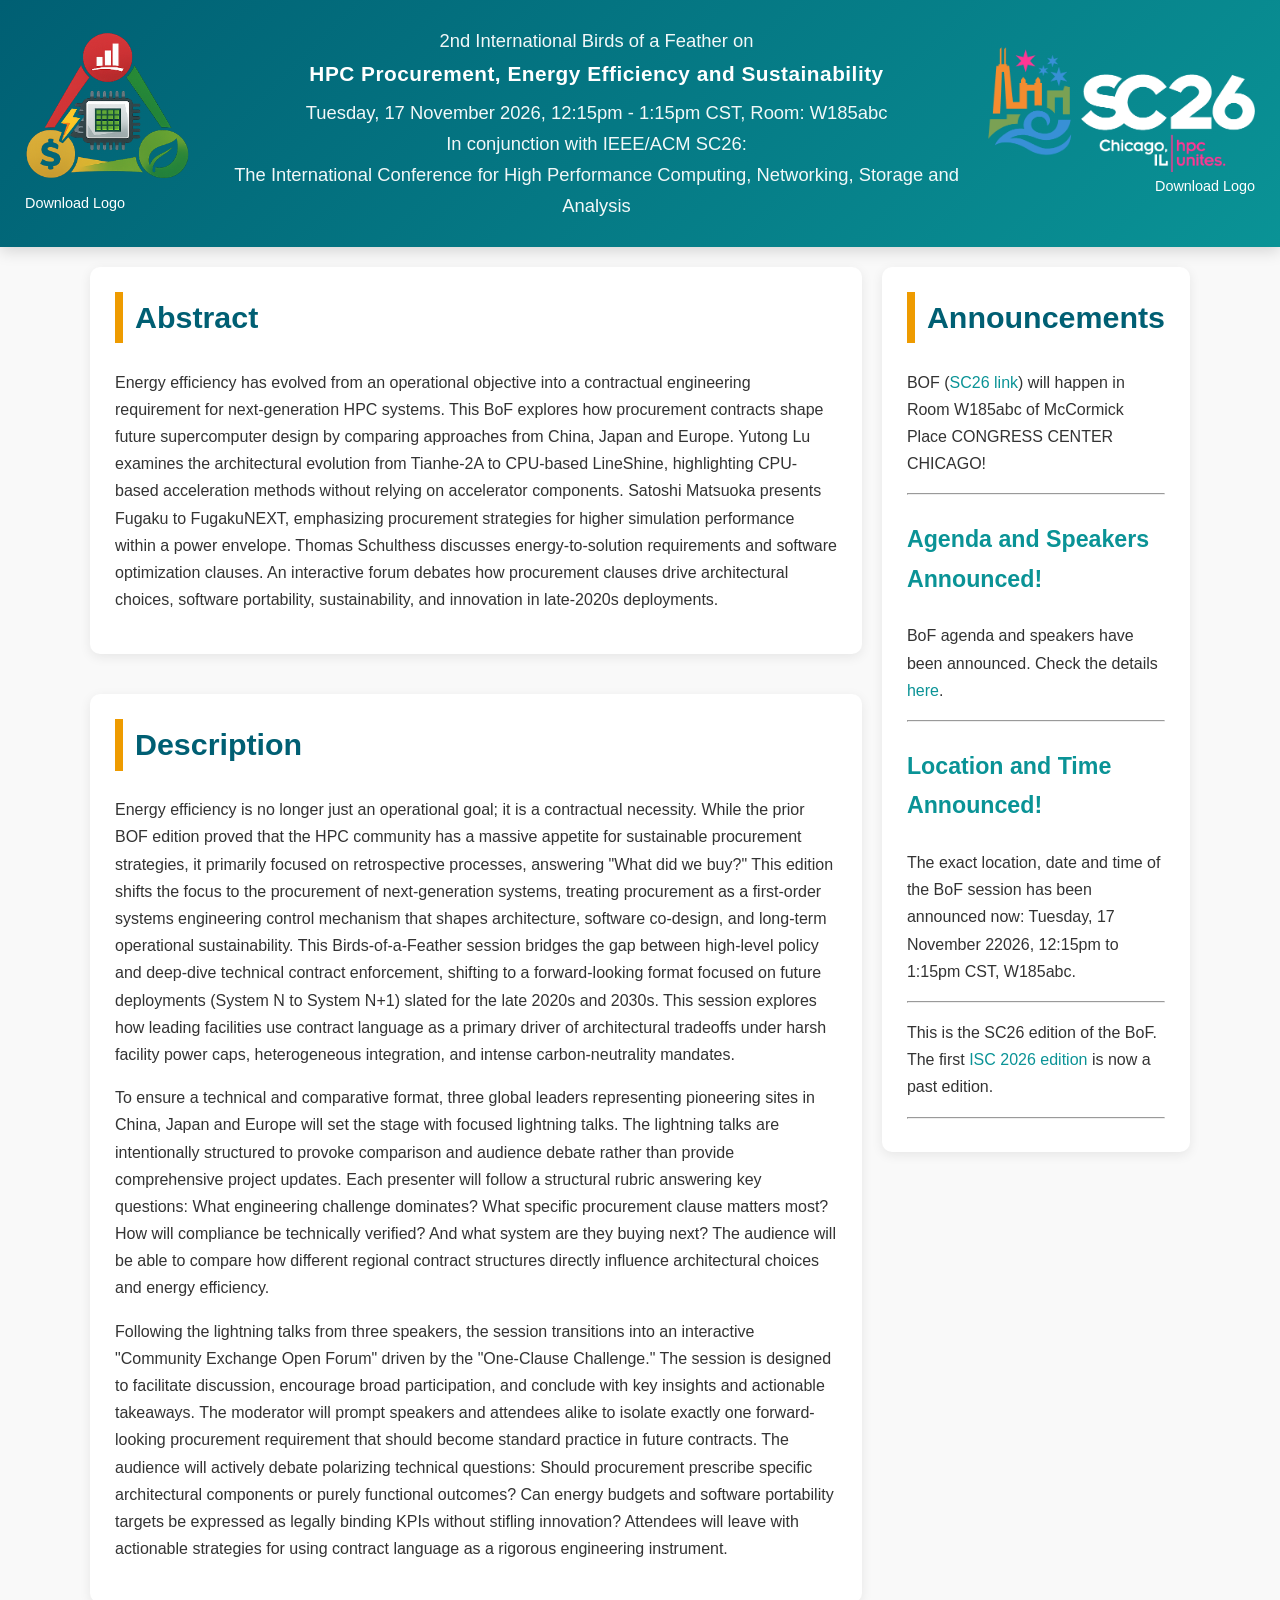
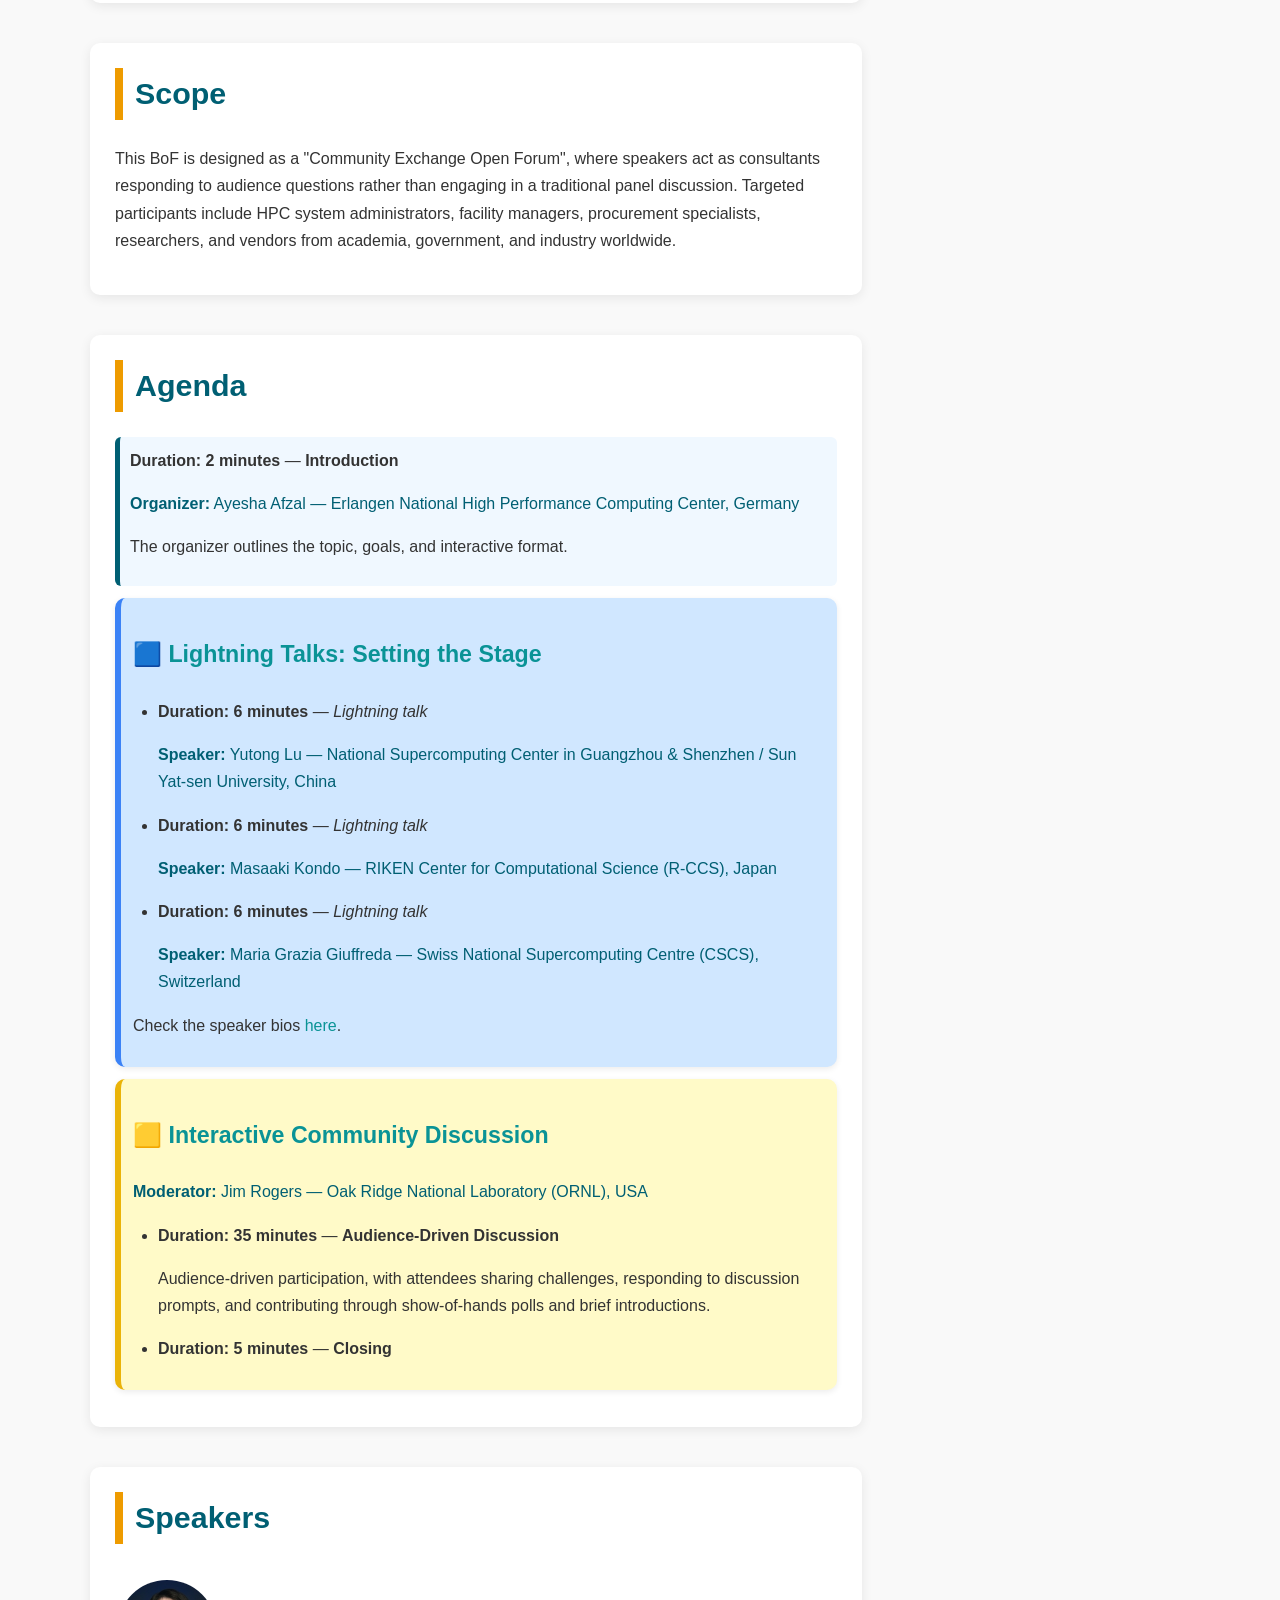
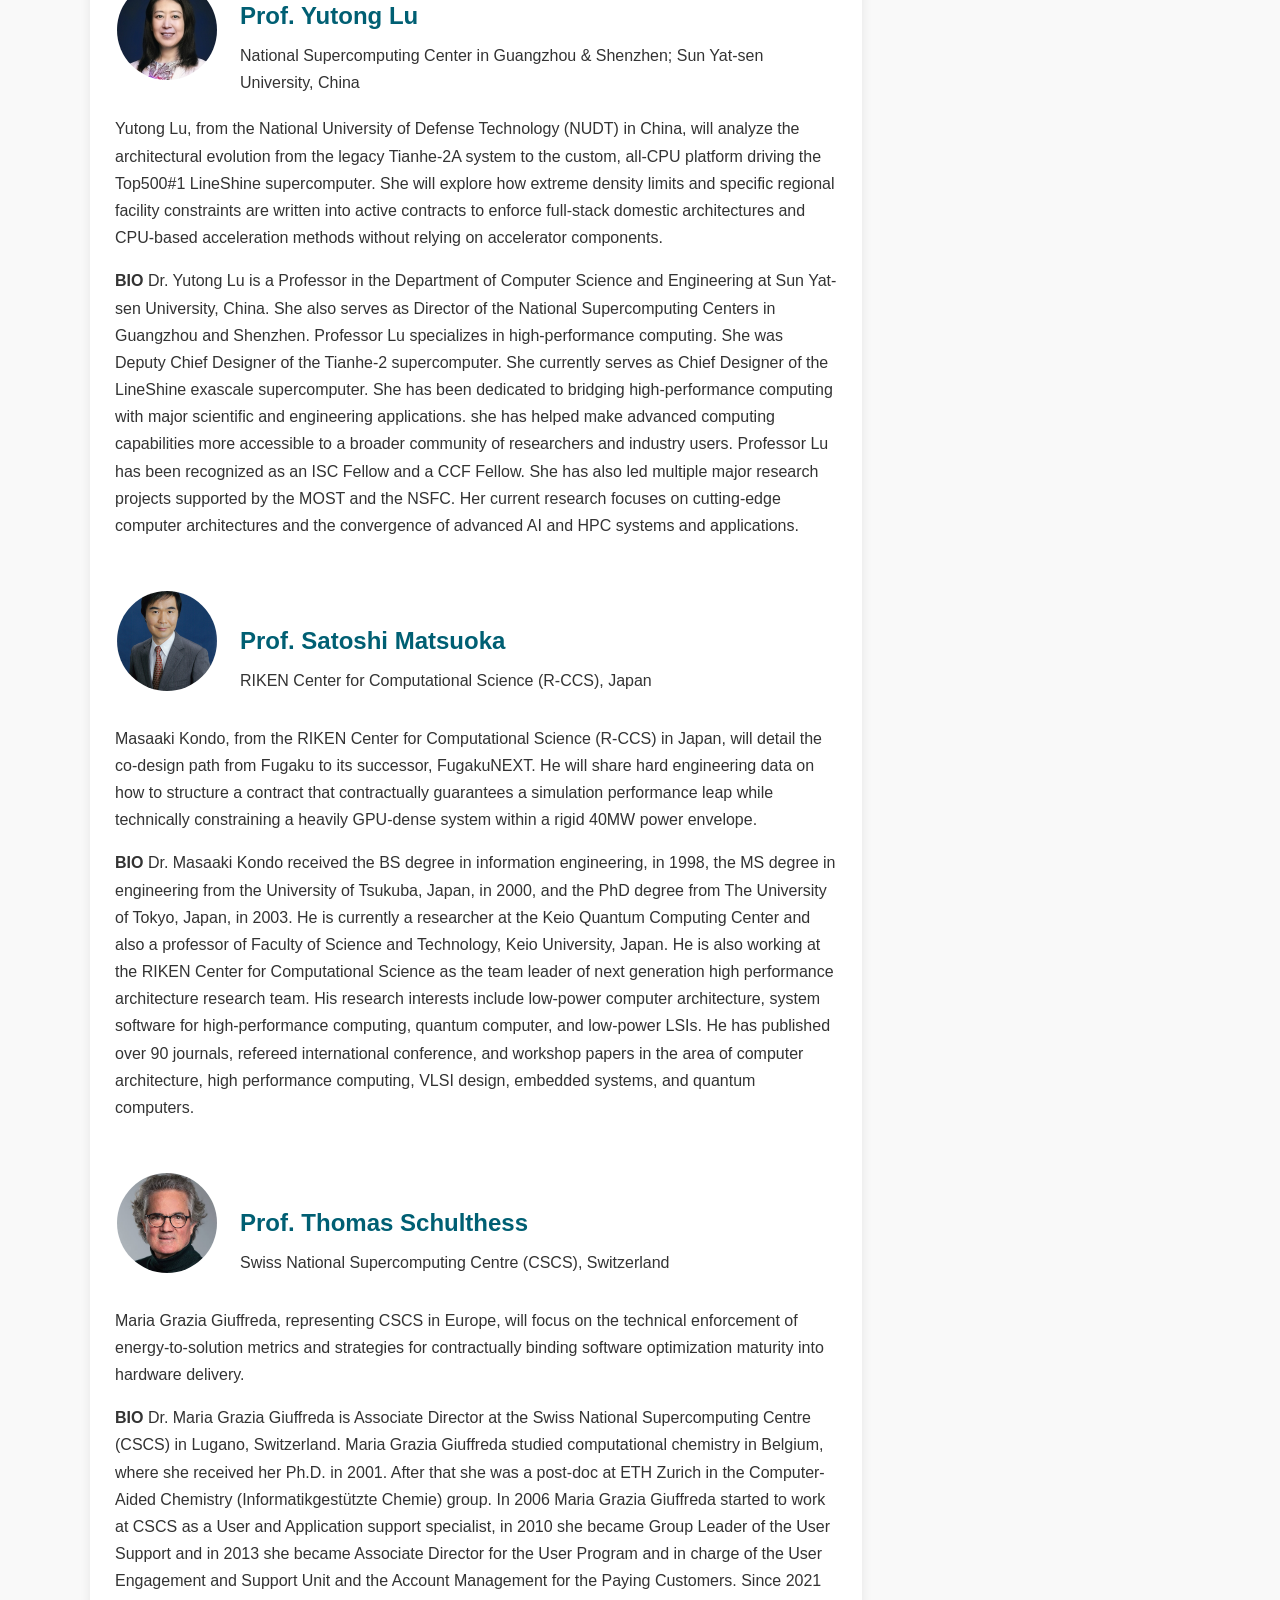
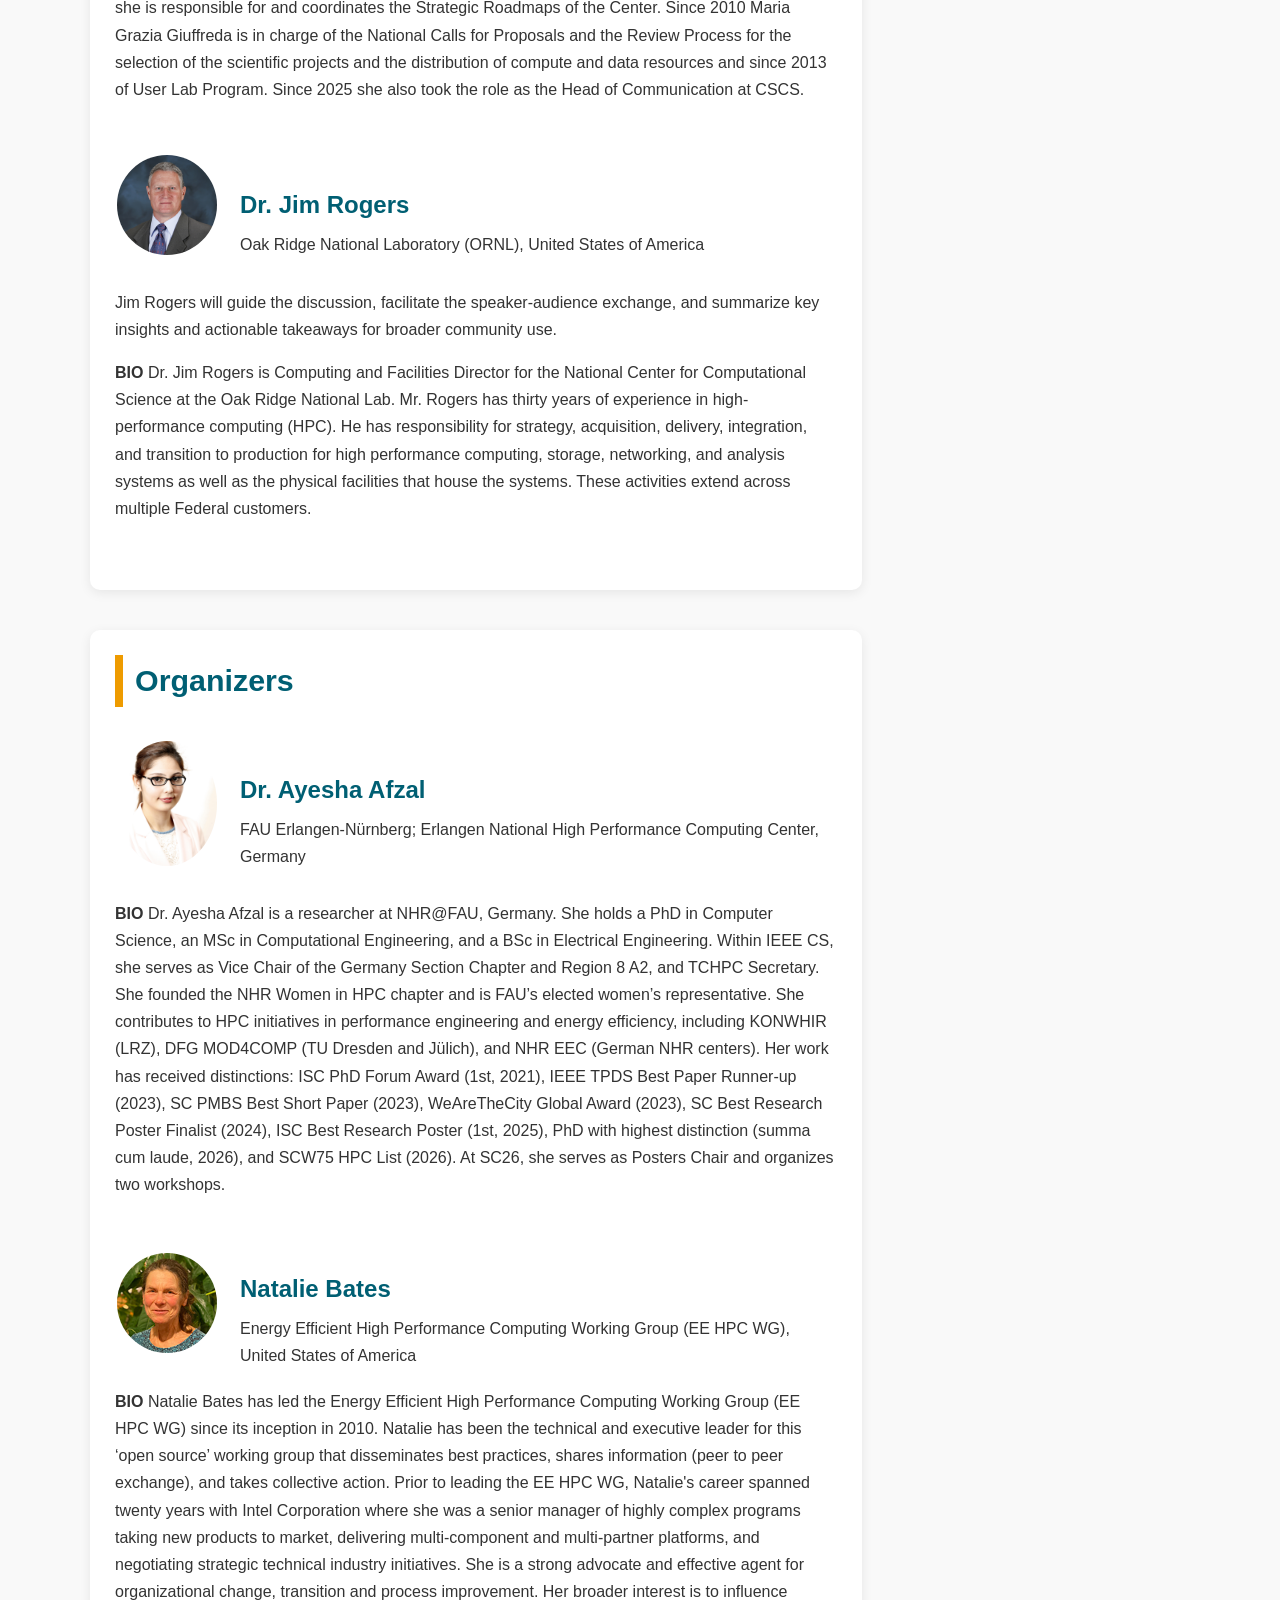
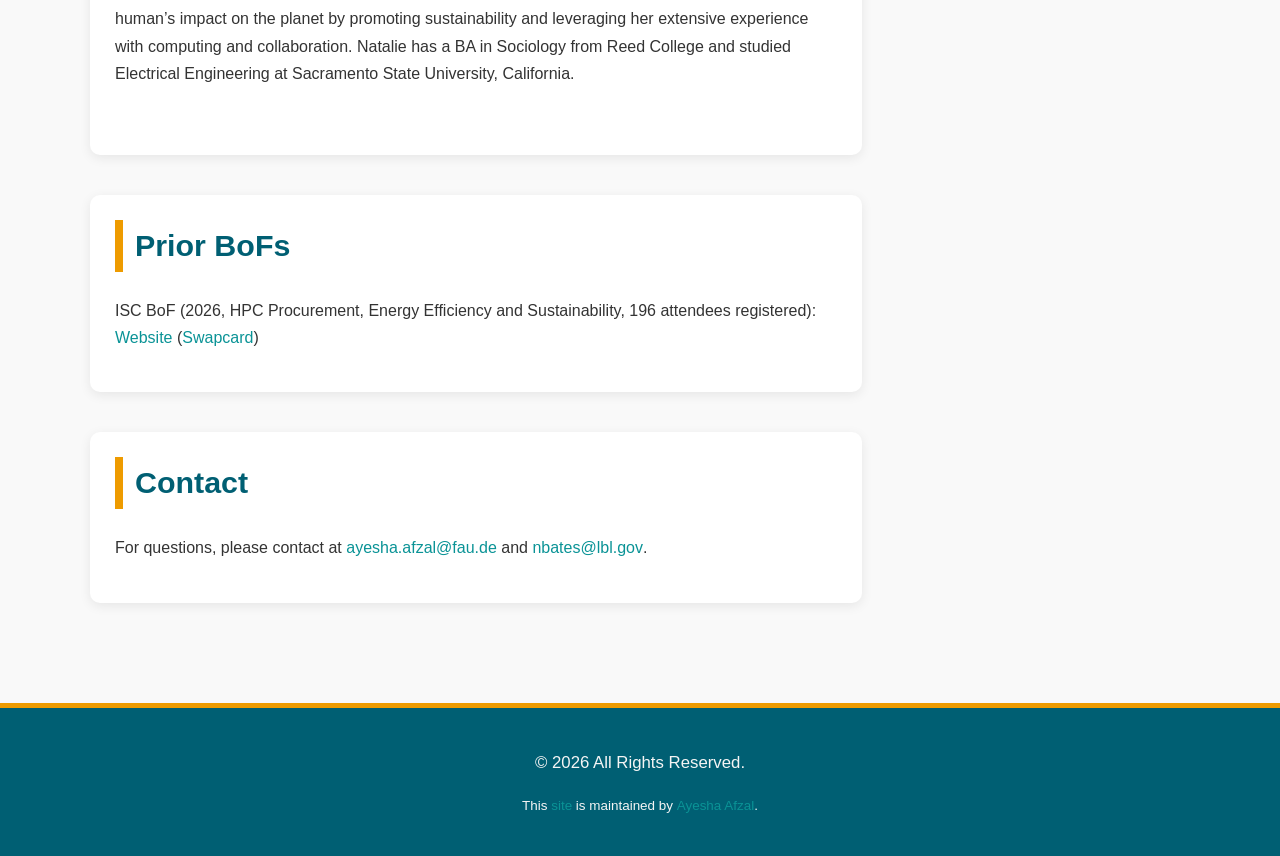
==== commit 8cd8c24c: "Update index.html" ====
--- a/index.html
+++ b/index.html
@@ -69,10 +69,10 @@
                             <p><span style="color: #005f73;"><strong>Speaker:</strong> Yutong Lu — National Supercomputing Center in Guangzhou &amp; Shenzhen / Sun Yat-sen University, China</span></p>
 
                             <li><span class="bold">Duration: 6 minutes</span> — <em>Lightning talk</em></li>
-                            <p><span style="color: #005f73;"><strong>Speaker:</strong> Satoshi Matsuoka — RIKEN Center for Computational Science (R-CCS), Japan</span></p>
+                            <p><span style="color: #005f73;"><strong>Speaker:</strong> Masaaki Kondo — RIKEN Center for Computational Science (R-CCS), Japan</span></p>
 
                             <li><span class="bold">Duration: 6 minutes</span> — <em>Lightning talk</em></li>
-                            <p><span style="color: #005f73;"><strong>Speaker:</strong> Thomas Schulthess — Swiss National Supercomputing Centre (CSCS), Switzerland</span></p>
+                            <p><span style="color: #005f73;"><strong>Speaker:</strong> Maria Grazia Giuffreda — Swiss National Supercomputing Centre (CSCS), Switzerland</span></p>
                         </ul>
                         <p>Check the speaker bios <a href="#Speakers">here</a>.</p>
                     </div>
@@ -117,8 +117,8 @@
                             </td>
                         </tr>
                     </table>
-					<p> Satoshi Matsuoka, from the RIKEN Center for Computational Science (R-CCS) in Japan, will detail the co-design path from Fugaku to its successor, FugakuNEXT. He will share hard engineering data on how to structure a contract that contractually guarantees a simulation performance leap while technically constraining a heavily GPU-dense system within a rigid 40MW power envelope.</p>
-                    <p><strong>BIO</strong> Prof. Satoshi Matsuoka has been the director of the RIKEN Center for Computational Science (R-CCS) since April 2018, developing and hosting Japan’s flagship supercomputer, Fugaku, which became the fastest supercomputer in the world in 2020. Satoshi's longtime contributions to HPC systems research, as well as application of the results to create innovative leadership supercomputers, were commended with the Medal with Purple Ribbon by His Majesty Emperor Naruhito of Japan in 2022. Other accolades include selection as a Fellow of ACM, ISC, and JSSST; the ACM Gordon Bell Prize in 2011 and 2021; the IEEE-CS Sidney Fernbach Award in 2014; and the IEEE-CS Seymour Cray Computer Engineering Award in 2022—some of the highest awards in the field of HPC.</p>
+					<p> Masaaki Kondo, from the RIKEN Center for Computational Science (R-CCS) in Japan, will detail the co-design path from Fugaku to its successor, FugakuNEXT. He will share hard engineering data on how to structure a contract that contractually guarantees a simulation performance leap while technically constraining a heavily GPU-dense system within a rigid 40MW power envelope.</p>
+                    <p><strong>BIO</strong> Dr. Masaaki Kondo received the BS degree in information engineering, in 1998, the MS degree in engineering from the University of Tsukuba, Japan, in 2000, and the PhD degree from The University of Tokyo, Japan, in 2003. He is currently a researcher at the Keio Quantum Computing Center and also a professor of Faculty of Science and Technology, Keio University, Japan. He is also working at the RIKEN Center for Computational Science as the team leader of next generation high performance architecture research team. His research interests include low-power computer architecture, system software for high-performance computing, quantum computer, and low-power LSIs. He has published over 90 journals, refereed international conference, and workshop papers in the area of computer architecture, high performance computing, VLSI design, embedded systems, and quantum computers.</p>
                     <br/>
 
                     <table>
@@ -130,8 +130,8 @@
                             </td>
                         </tr>
                     </table>
-					<p>Thomas Schulthess, representing CSCS in Europe, will focus on the technical enforcement of energy-to-solution metrics and strategies for contractually binding software optimization maturity into hardware delivery.</p>
-                    <p><strong>BIO</strong> Prof. Thomas Schulthess is the head of the Swiss National Supercomputing Centre (CSCS) in Manno, and also holds a full professorship in computational physics at ETH Zurich. Thomas pursued his physics studies at ETH Zurich, earning his PhD in 1994 with a dissertation on surface physics that integrated both experimental work and supercomputing simulations. Following his doctoral studies, he continued his research in the United States and has since authored approximately 70 research papers published in leading journals in his field.</p>
+					<p>Maria Grazia Giuffreda, representing CSCS in Europe, will focus on the technical enforcement of energy-to-solution metrics and strategies for contractually binding software optimization maturity into hardware delivery.</p>
+                    <p><strong>BIO</strong> Dr. Maria Grazia Giuffreda is Associate Director at the Swiss National Supercomputing Centre (CSCS) in Lugano, Switzerland. Maria Grazia Giuffreda studied computational chemistry in Belgium, where she received her Ph.D. in 2001. After that she was a post-doc at ETH Zurich in the Computer-Aided Chemistry (Informatikgestützte Chemie) group. In 2006 Maria Grazia Giuffreda started to work at CSCS as a User and Application support specialist, in 2010 she became Group Leader of the User Support and in 2013 she became Associate Director for the User Program and in charge of the User Engagement and Support Unit and the Account Management for the Paying Customers. Since 2021 she is responsible for and coordinates the Strategic Roadmaps of the Center. Since 2010 Maria Grazia Giuffreda is in charge of the National Calls for Proposals and the Review Process for the selection of the scientific projects and the distribution of compute and data resources and since 2013 of User Lab Program. Since 2025 she also took the role as the Head of Communication at CSCS.</p>
                     <br/>
 
                     <table>
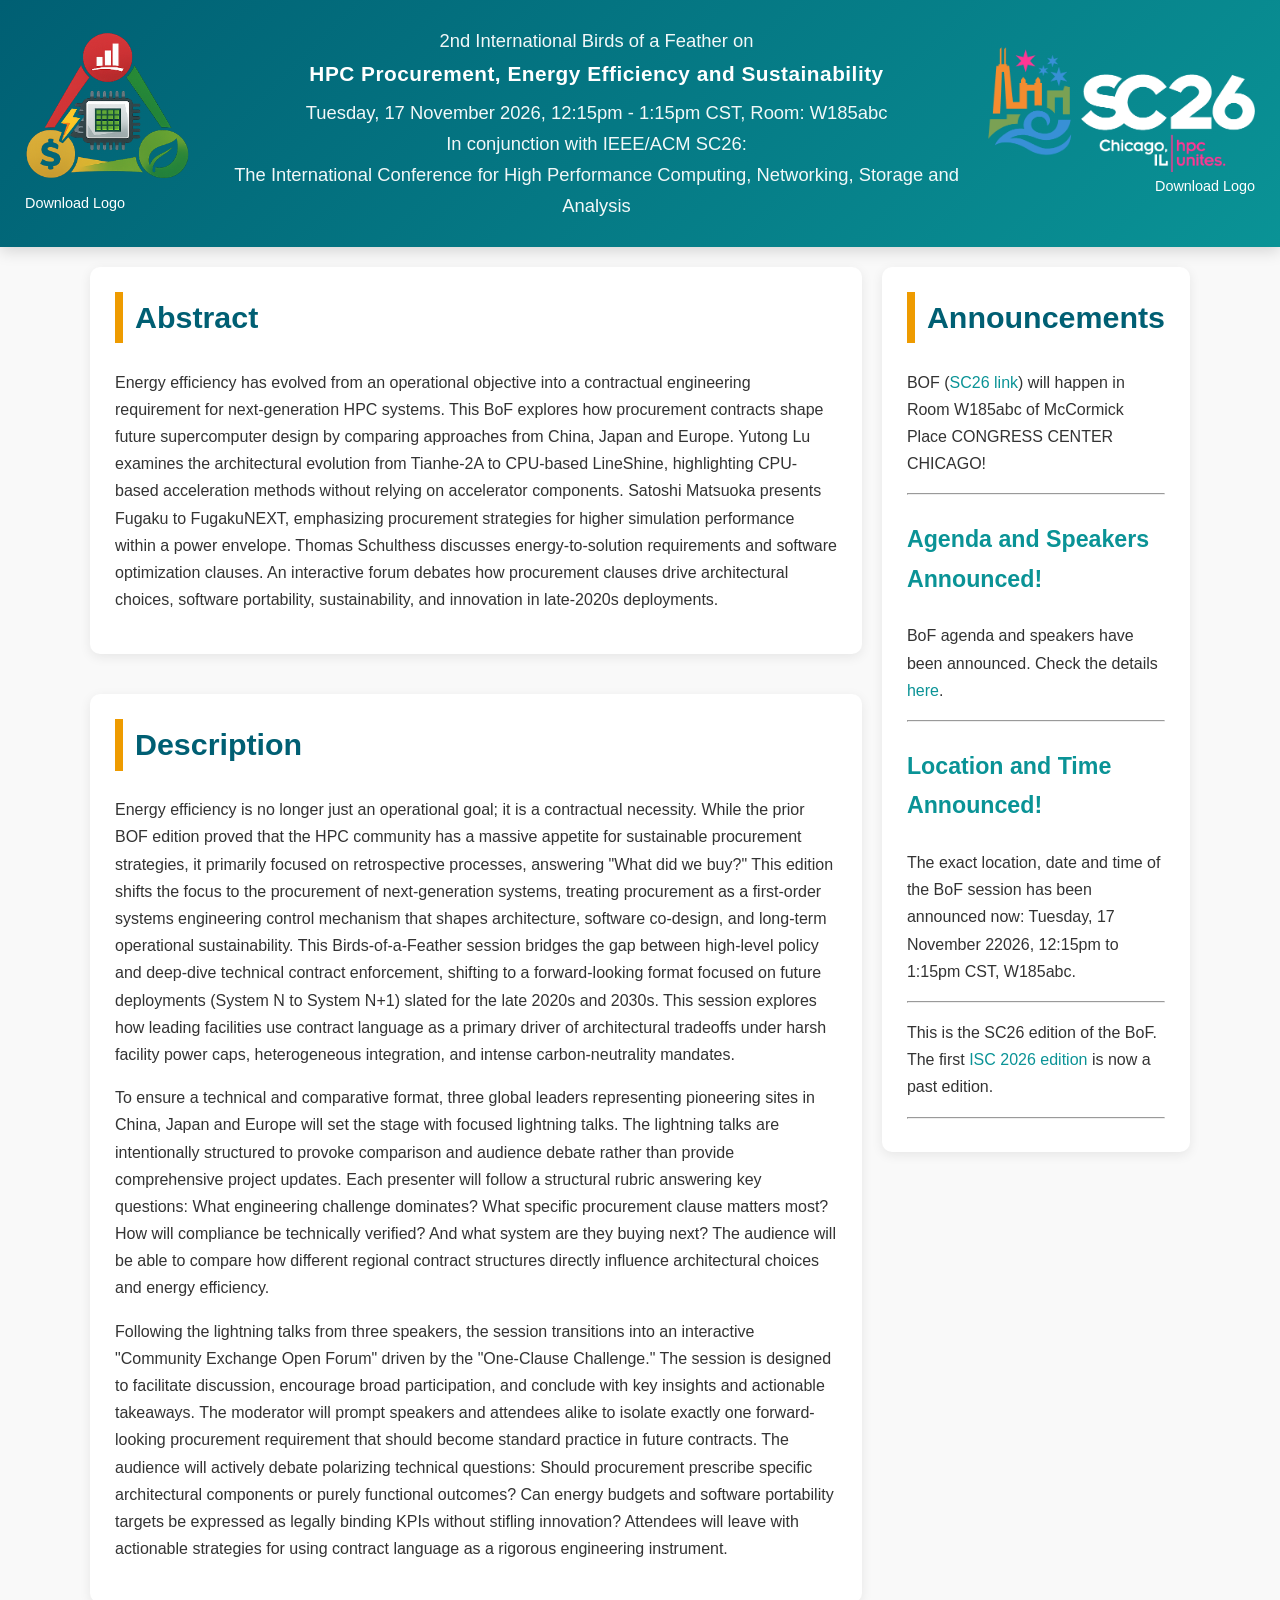
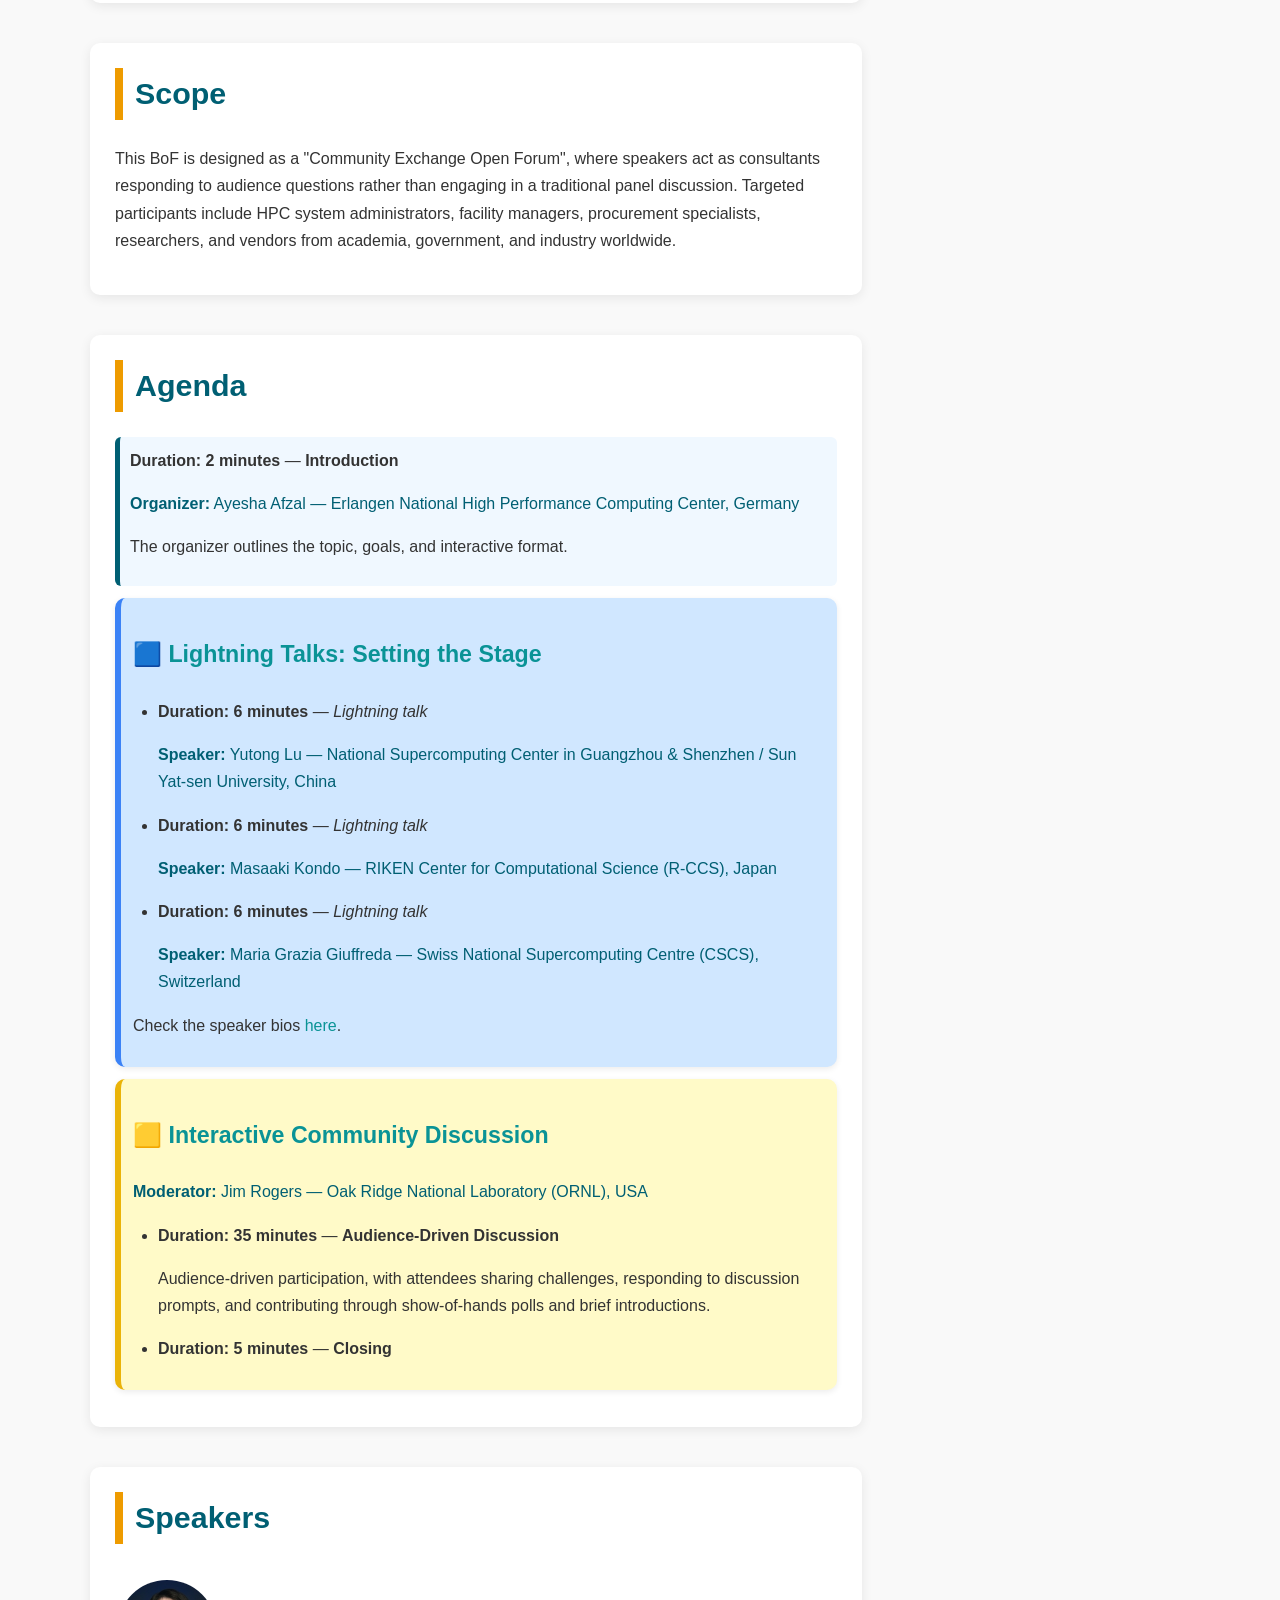
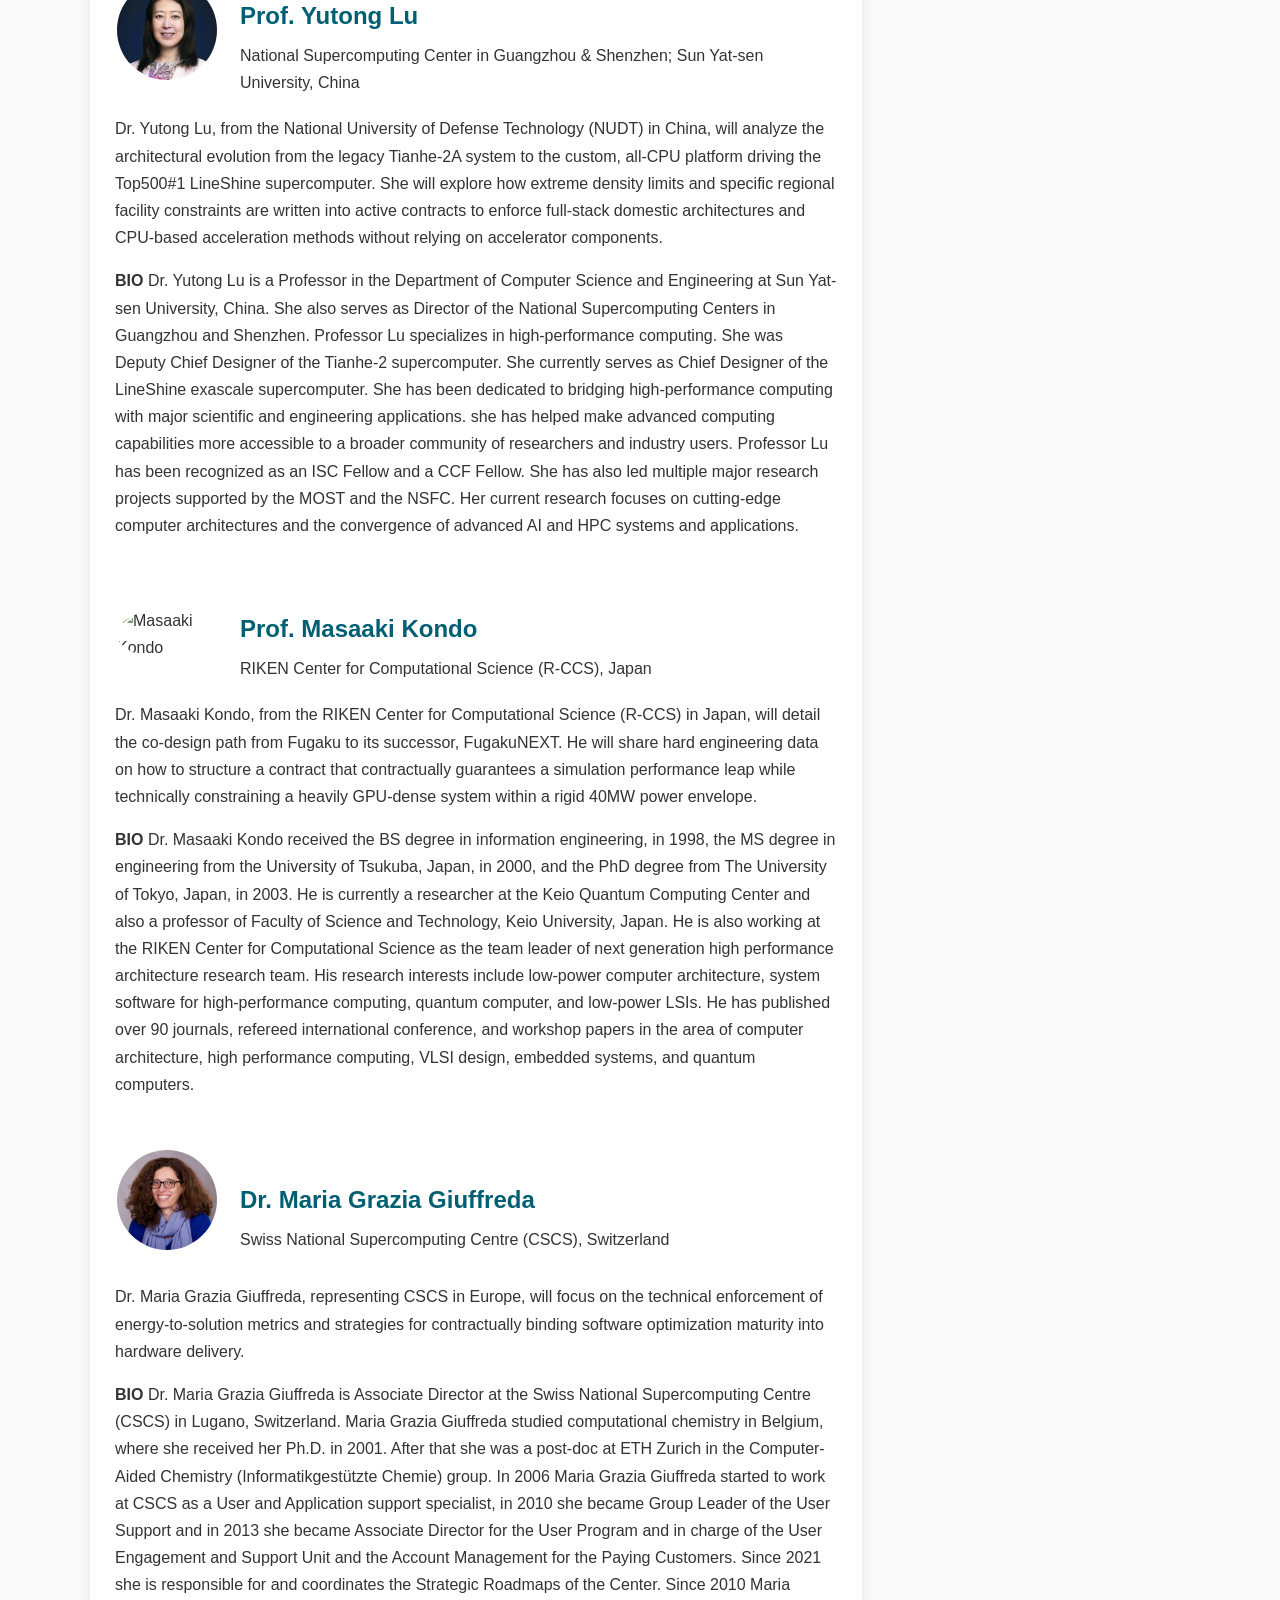
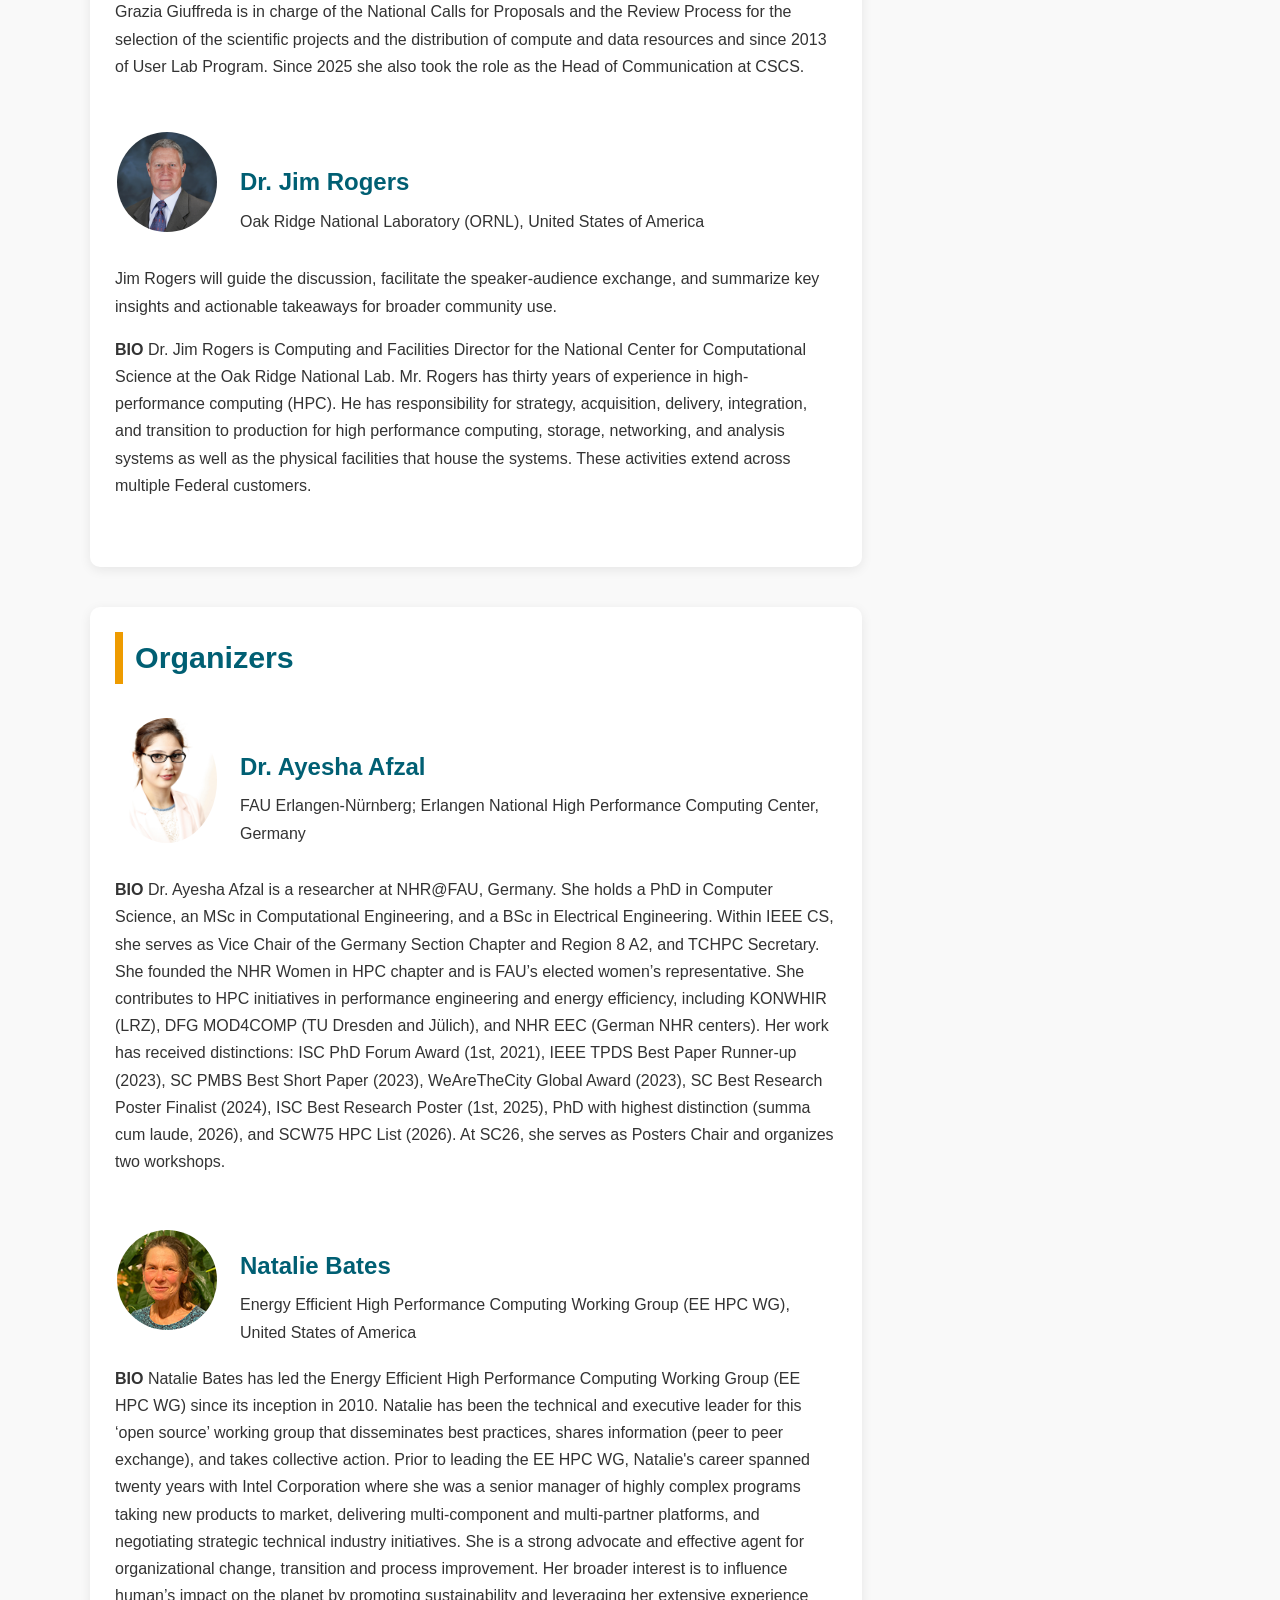
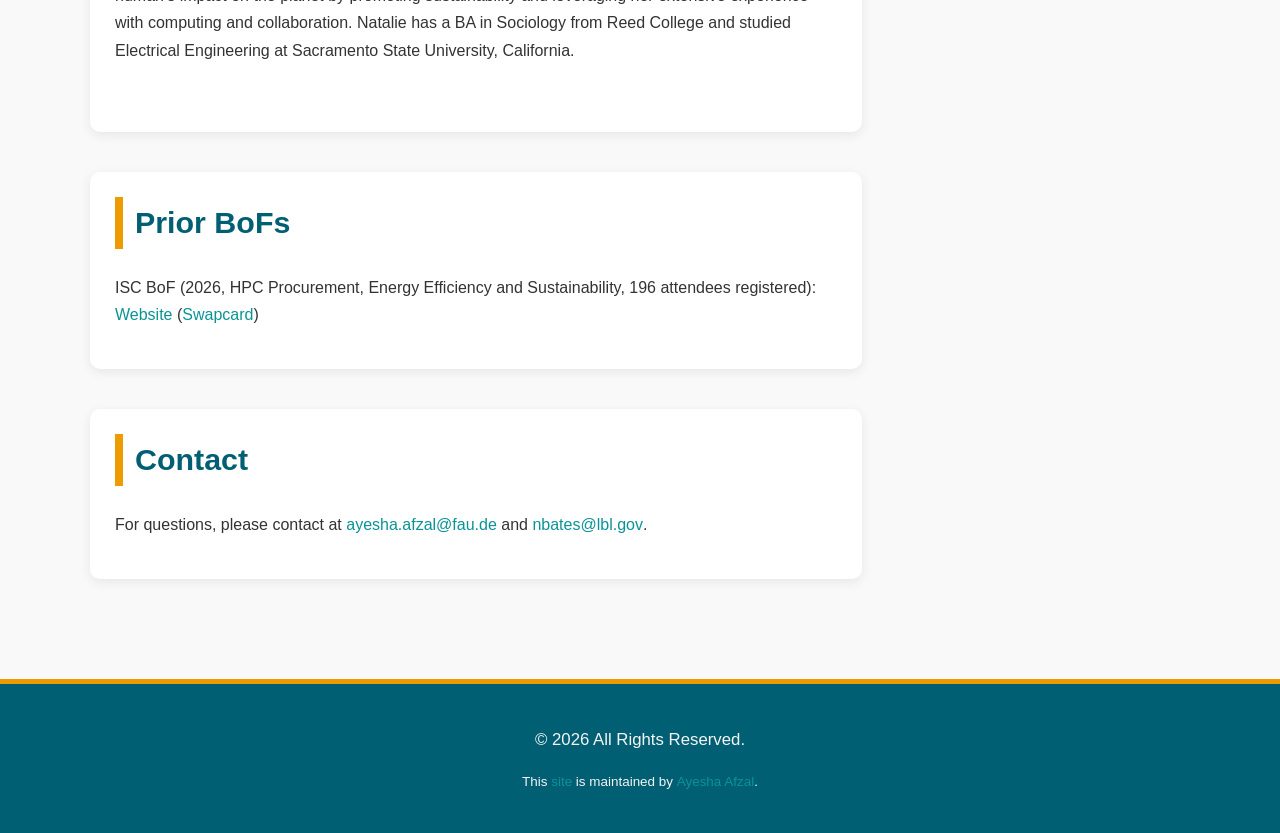
==== commit 3e77764b: "Update index.html" ====
--- a/index.html
+++ b/index.html
@@ -104,33 +104,33 @@
                             </td>
                         </tr>
                     </table>
-					                    <p>Yutong Lu, from the National University of Defense Technology (NUDT) in China, will analyze the architectural evolution from the legacy Tianhe-2A system to the custom, all-CPU platform driving the Top500#1 LineShine supercomputer. She will explore how extreme density limits and specific regional facility constraints are written into active contracts to enforce full-stack domestic architectures and CPU-based acceleration methods without relying on accelerator components. </p>
+					                    <p>Dr. Yutong Lu, from the National University of Defense Technology (NUDT) in China, will analyze the architectural evolution from the legacy Tianhe-2A system to the custom, all-CPU platform driving the Top500#1 LineShine supercomputer. She will explore how extreme density limits and specific regional facility constraints are written into active contracts to enforce full-stack domestic architectures and CPU-based acceleration methods without relying on accelerator components. </p>
                     <p><strong>BIO</strong> Dr. Yutong Lu is a Professor in the Department of Computer Science and Engineering at Sun Yat-sen University, China. She also serves as Director of the National Supercomputing Centers in Guangzhou and Shenzhen. Professor Lu specializes in high-performance computing. She was Deputy Chief Designer of the Tianhe-2 supercomputer. She currently serves as Chief Designer of the LineShine exascale supercomputer. She has been dedicated to bridging high-performance computing with major scientific and engineering applications. she has helped make advanced computing capabilities more accessible to a broader community of researchers and industry users. Professor Lu has been recognized as an ISC Fellow and a CCF Fellow. She has also led multiple major research projects supported by the MOST and the NSFC. Her current research focuses on cutting-edge computer architectures and the convergence of advanced AI and HPC systems and applications.</p>
                     <br/>
 
                     <table>
                         <tr>
-                            <td style="width: 120px;padding: 7px 0;"><img src="assets/bof129s1-satoshi.png" width="100px" style="border-radius:50%" alt="Satoshi Matsuoka"></td>
-                            <td>
-                                <p style="font-size: 24px; margin-bottom: 5px; padding-bottom: 0px;"><strong style="color: #005f73;">Prof. Satoshi Matsuoka</strong></p>
+                            <td style="width: 120px;padding: 7px 0;"><img src="assets/Konda.png" width="100px" style="border-radius:50%" alt="Masaaki Kondo"></td>
+                            <td>
+                                <p style="font-size: 24px; margin-bottom: 5px; padding-bottom: 0px;"><strong style="color: #005f73;">Prof. Masaaki Kondo</strong></p>
                                 <p style="margin:0px;">RIKEN Center for Computational Science (R-CCS), Japan</p>
                             </td>
                         </tr>
                     </table>
-					<p> Masaaki Kondo, from the RIKEN Center for Computational Science (R-CCS) in Japan, will detail the co-design path from Fugaku to its successor, FugakuNEXT. He will share hard engineering data on how to structure a contract that contractually guarantees a simulation performance leap while technically constraining a heavily GPU-dense system within a rigid 40MW power envelope.</p>
+					<p>Dr. Masaaki Kondo, from the RIKEN Center for Computational Science (R-CCS) in Japan, will detail the co-design path from Fugaku to its successor, FugakuNEXT. He will share hard engineering data on how to structure a contract that contractually guarantees a simulation performance leap while technically constraining a heavily GPU-dense system within a rigid 40MW power envelope.</p>
                     <p><strong>BIO</strong> Dr. Masaaki Kondo received the BS degree in information engineering, in 1998, the MS degree in engineering from the University of Tsukuba, Japan, in 2000, and the PhD degree from The University of Tokyo, Japan, in 2003. He is currently a researcher at the Keio Quantum Computing Center and also a professor of Faculty of Science and Technology, Keio University, Japan. He is also working at the RIKEN Center for Computational Science as the team leader of next generation high performance architecture research team. His research interests include low-power computer architecture, system software for high-performance computing, quantum computer, and low-power LSIs. He has published over 90 journals, refereed international conference, and workshop papers in the area of computer architecture, high performance computing, VLSI design, embedded systems, and quantum computers.</p>
                     <br/>
 
                     <table>
                         <tr>
-                            <td style="width: 120px;padding: 7px 0;"><img src="assets/bof129s1-thomas.jpg" width="100px" style="border-radius:50%" alt="Thomas Schulthess"></td>
-                            <td>
-                                <p style="font-size: 24px; margin-bottom: 5px; padding-bottom: 0px;"><strong style="color: #005f73;">Prof. Thomas Schulthess</strong></p>
+                            <td style="width: 120px;padding: 7px 0;"><img src="assets/Maria.jpeg" width="100px" style="border-radius:50%" alt="Maria Grazia Giuffreda"></td>
+                            <td>
+                                <p style="font-size: 24px; margin-bottom: 5px; padding-bottom: 0px;"><strong style="color: #005f73;">Dr. Maria Grazia Giuffreda</strong></p>
                                 <p style="margin:0px;">Swiss National Supercomputing Centre (CSCS), Switzerland</p>
                             </td>
                         </tr>
                     </table>
-					<p>Maria Grazia Giuffreda, representing CSCS in Europe, will focus on the technical enforcement of energy-to-solution metrics and strategies for contractually binding software optimization maturity into hardware delivery.</p>
+					<p>Dr. Maria Grazia Giuffreda, representing CSCS in Europe, will focus on the technical enforcement of energy-to-solution metrics and strategies for contractually binding software optimization maturity into hardware delivery.</p>
                     <p><strong>BIO</strong> Dr. Maria Grazia Giuffreda is Associate Director at the Swiss National Supercomputing Centre (CSCS) in Lugano, Switzerland. Maria Grazia Giuffreda studied computational chemistry in Belgium, where she received her Ph.D. in 2001. After that she was a post-doc at ETH Zurich in the Computer-Aided Chemistry (Informatikgestützte Chemie) group. In 2006 Maria Grazia Giuffreda started to work at CSCS as a User and Application support specialist, in 2010 she became Group Leader of the User Support and in 2013 she became Associate Director for the User Program and in charge of the User Engagement and Support Unit and the Account Management for the Paying Customers. Since 2021 she is responsible for and coordinates the Strategic Roadmaps of the Center. Since 2010 Maria Grazia Giuffreda is in charge of the National Calls for Proposals and the Review Process for the selection of the scientific projects and the distribution of compute and data resources and since 2013 of User Lab Program. Since 2025 she also took the role as the Head of Communication at CSCS.</p>
                     <br/>
 
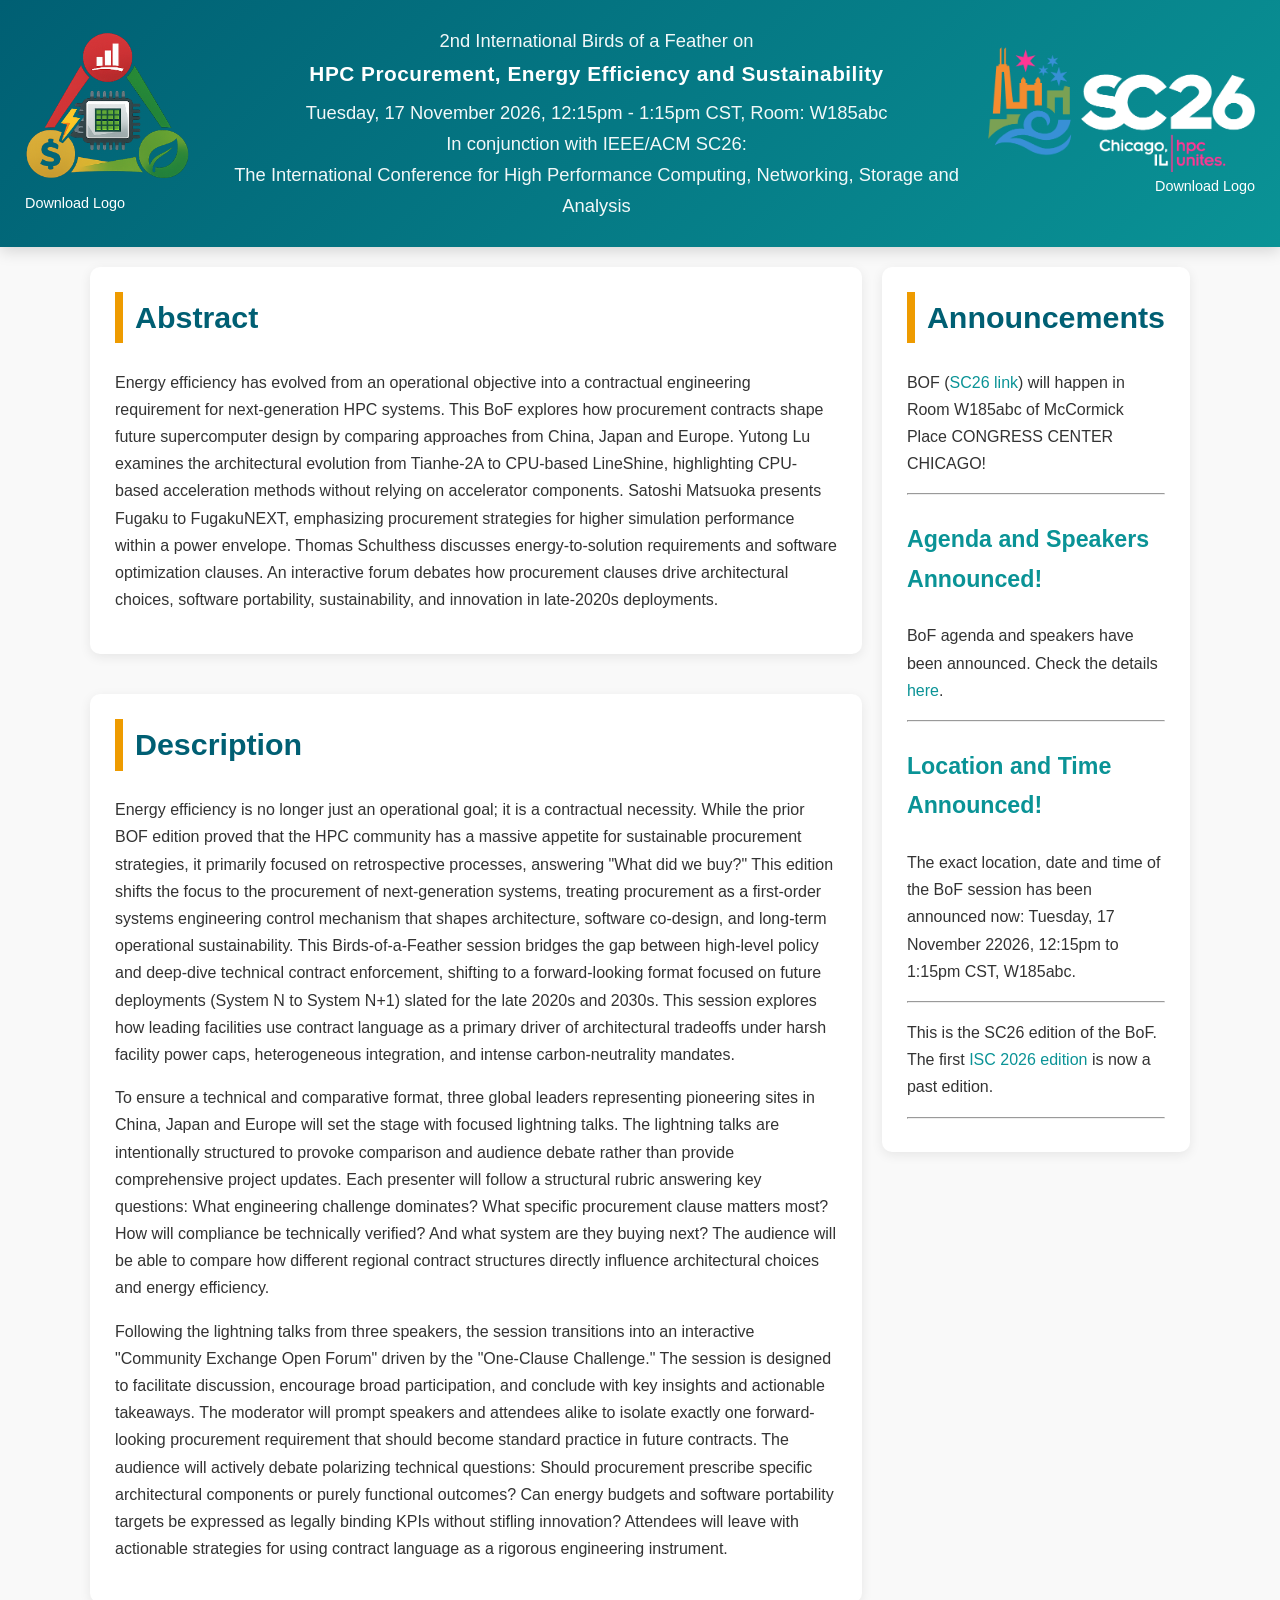
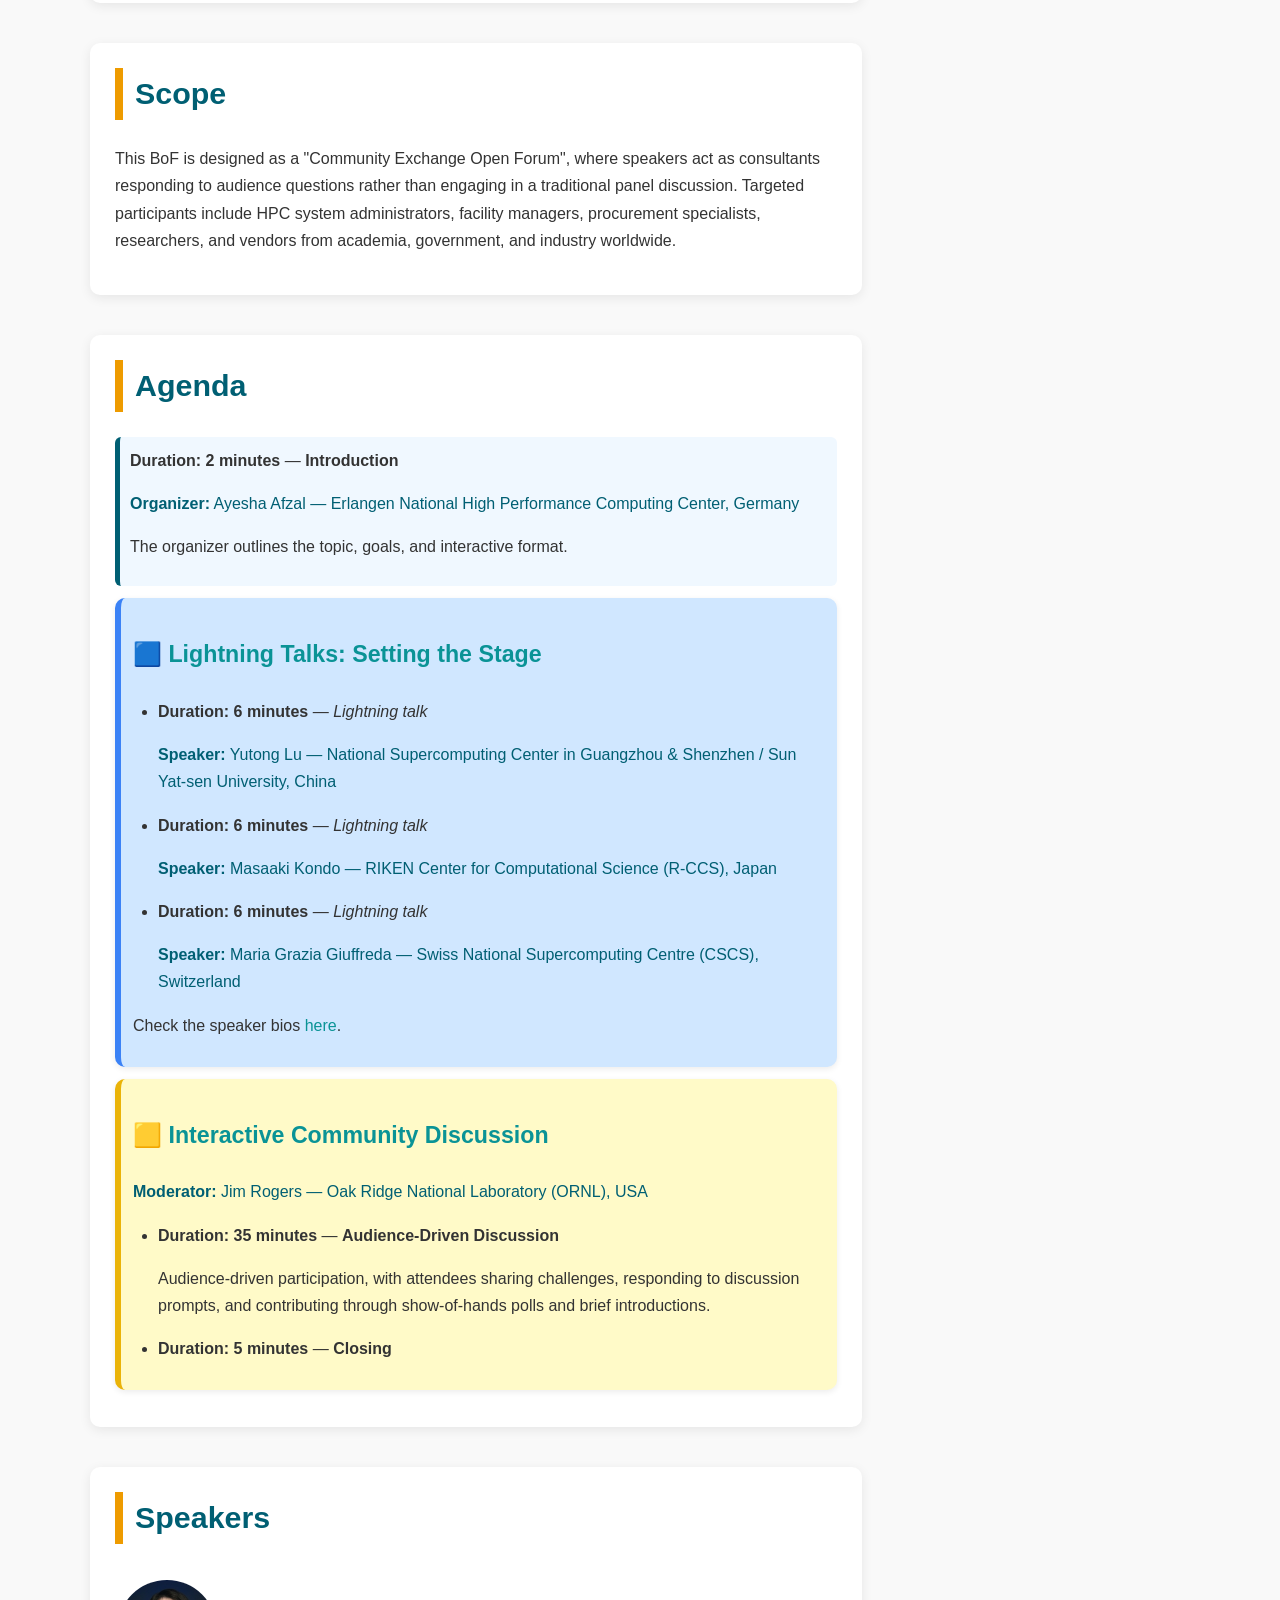
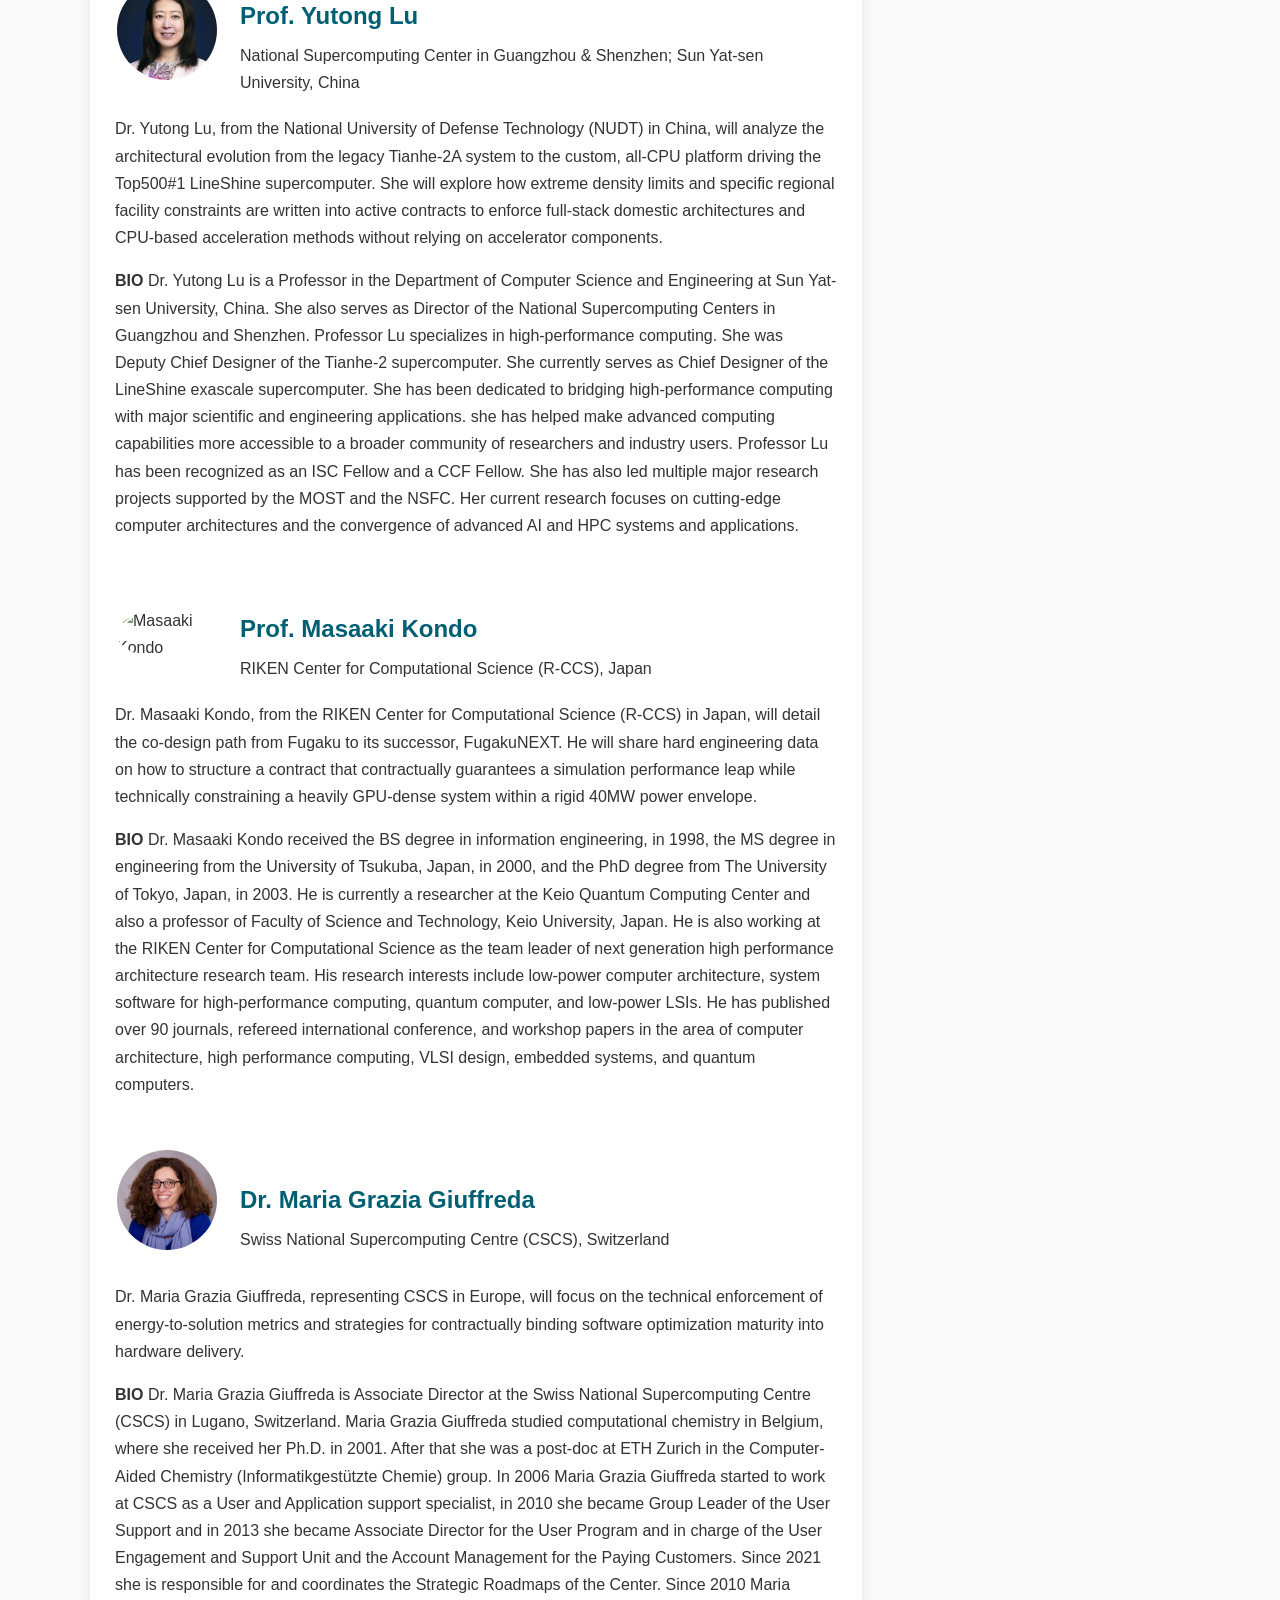
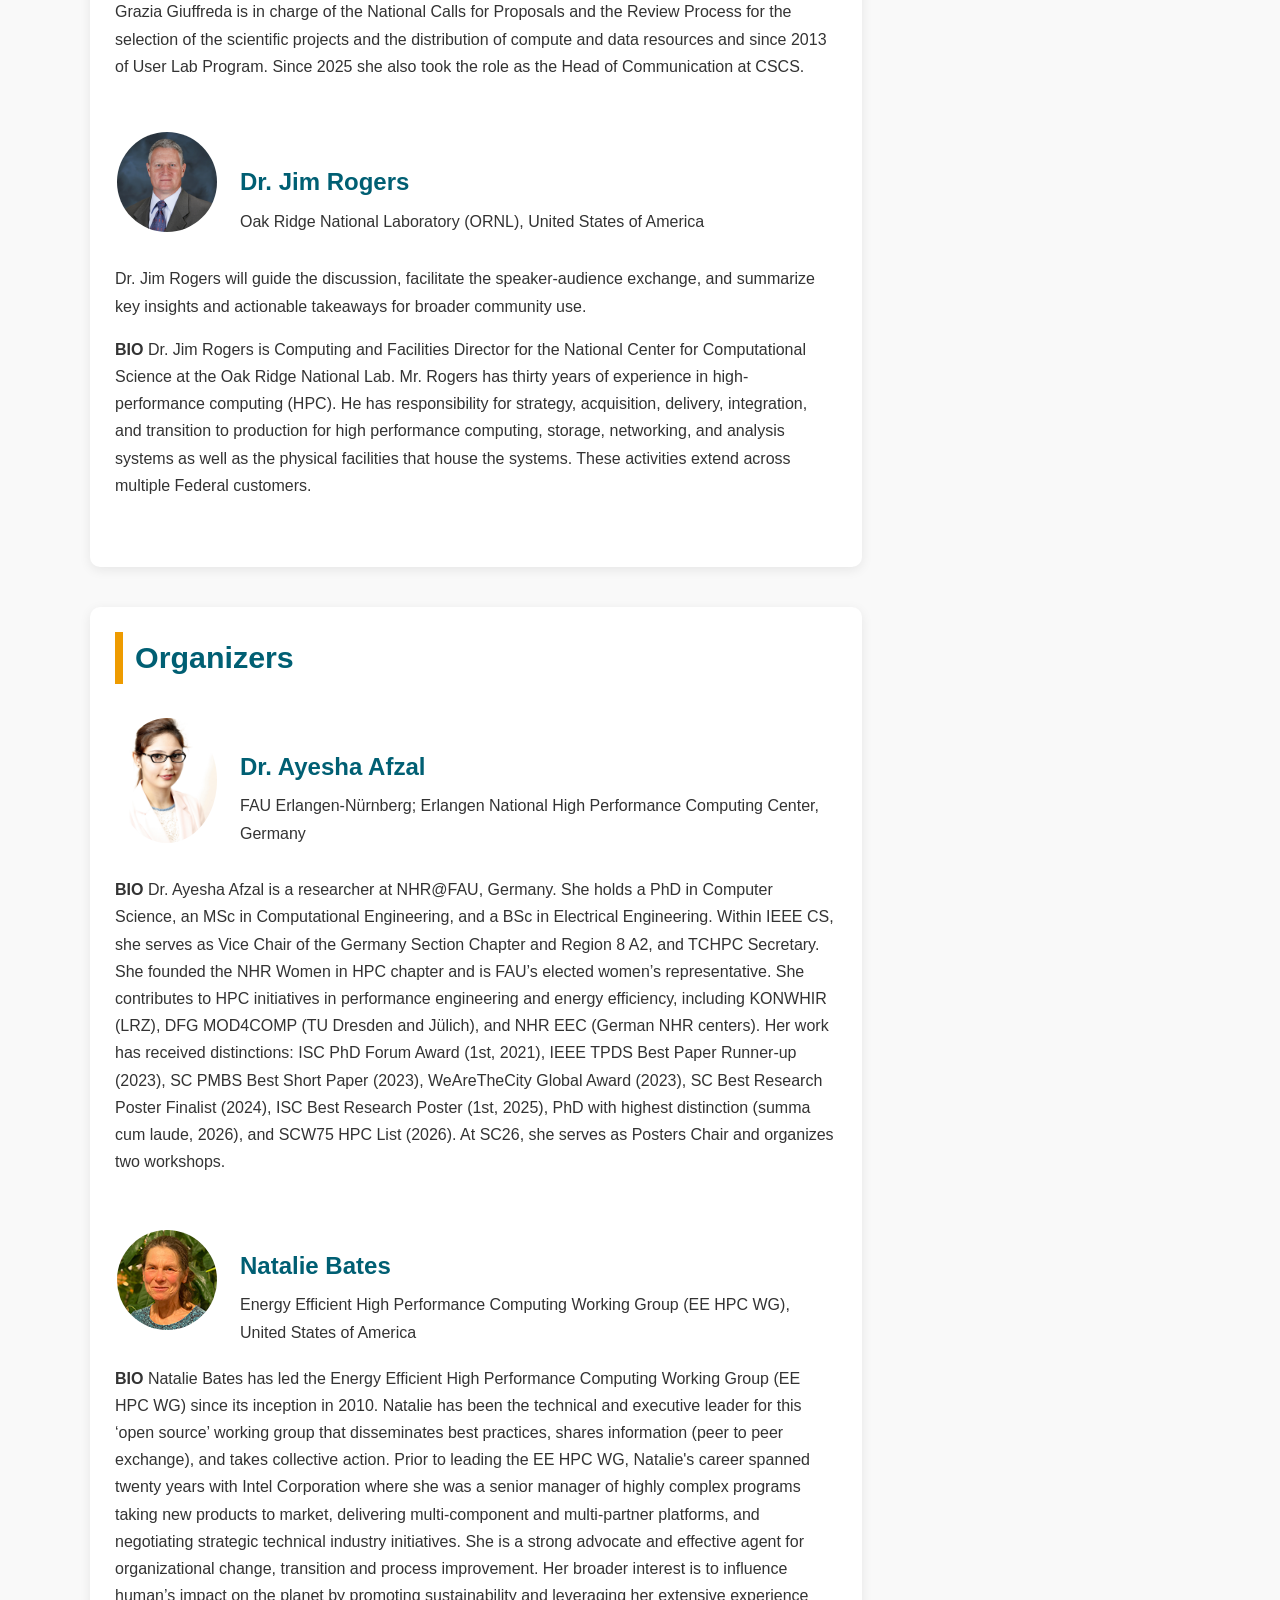
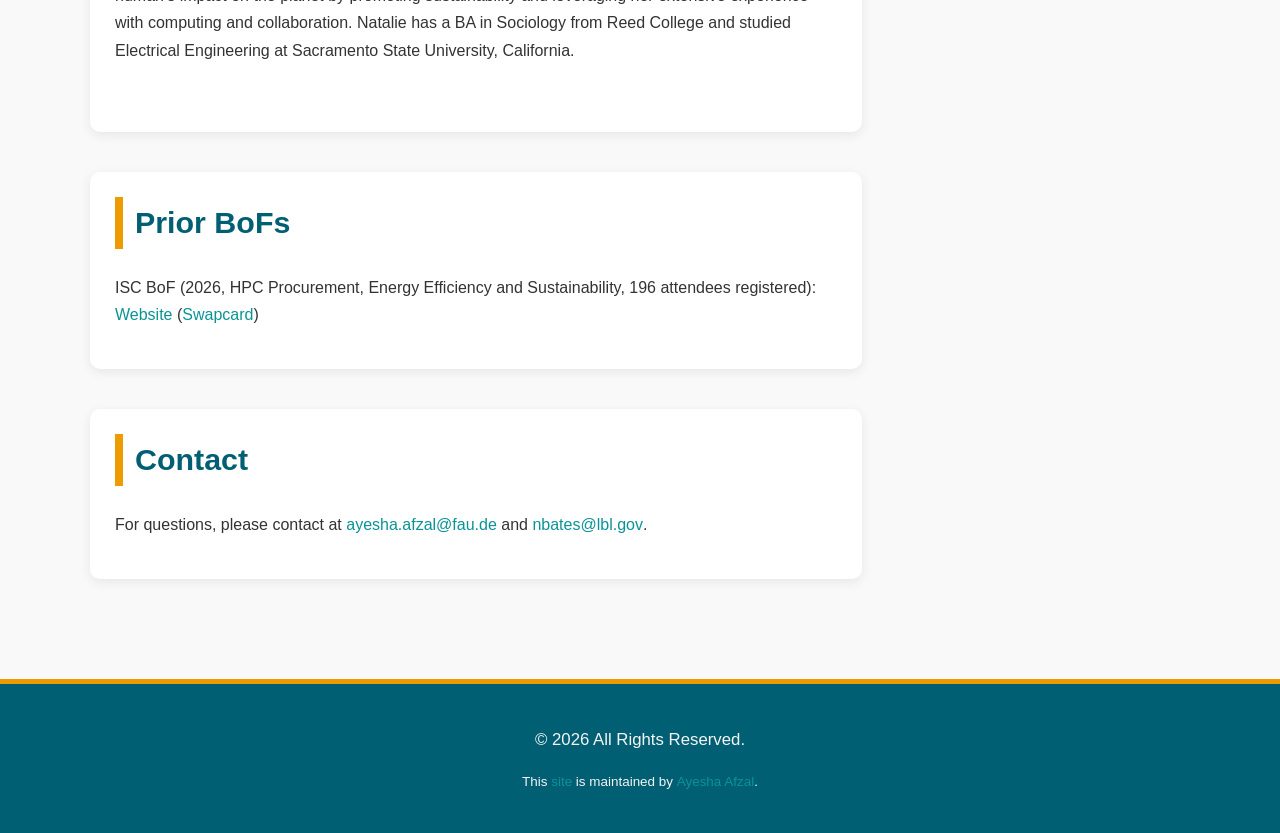
==== commit 3e36b82c: "Update index.html" ====
--- a/index.html
+++ b/index.html
@@ -143,7 +143,7 @@
                             </td>
                         </tr>
                     </table>
-					<p> Jim Rogers will guide the discussion, facilitate the speaker-audience exchange, and summarize key insights and actionable takeaways for broader community use.</p> 
+					<p>Dr. Jim Rogers will guide the discussion, facilitate the speaker-audience exchange, and summarize key insights and actionable takeaways for broader community use.</p> 
                     <p><strong>BIO</strong> Dr. Jim Rogers is Computing and Facilities Director for the National Center for Computational Science at the Oak Ridge National Lab. Mr. Rogers has thirty years of experience in high-performance computing (HPC). He has responsibility for strategy, acquisition, delivery, integration, and transition to production for high performance computing, storage, networking, and analysis systems as well as the physical facilities that house the systems. These activities extend across multiple Federal customers.</p>
                     <br/>
                 </section>
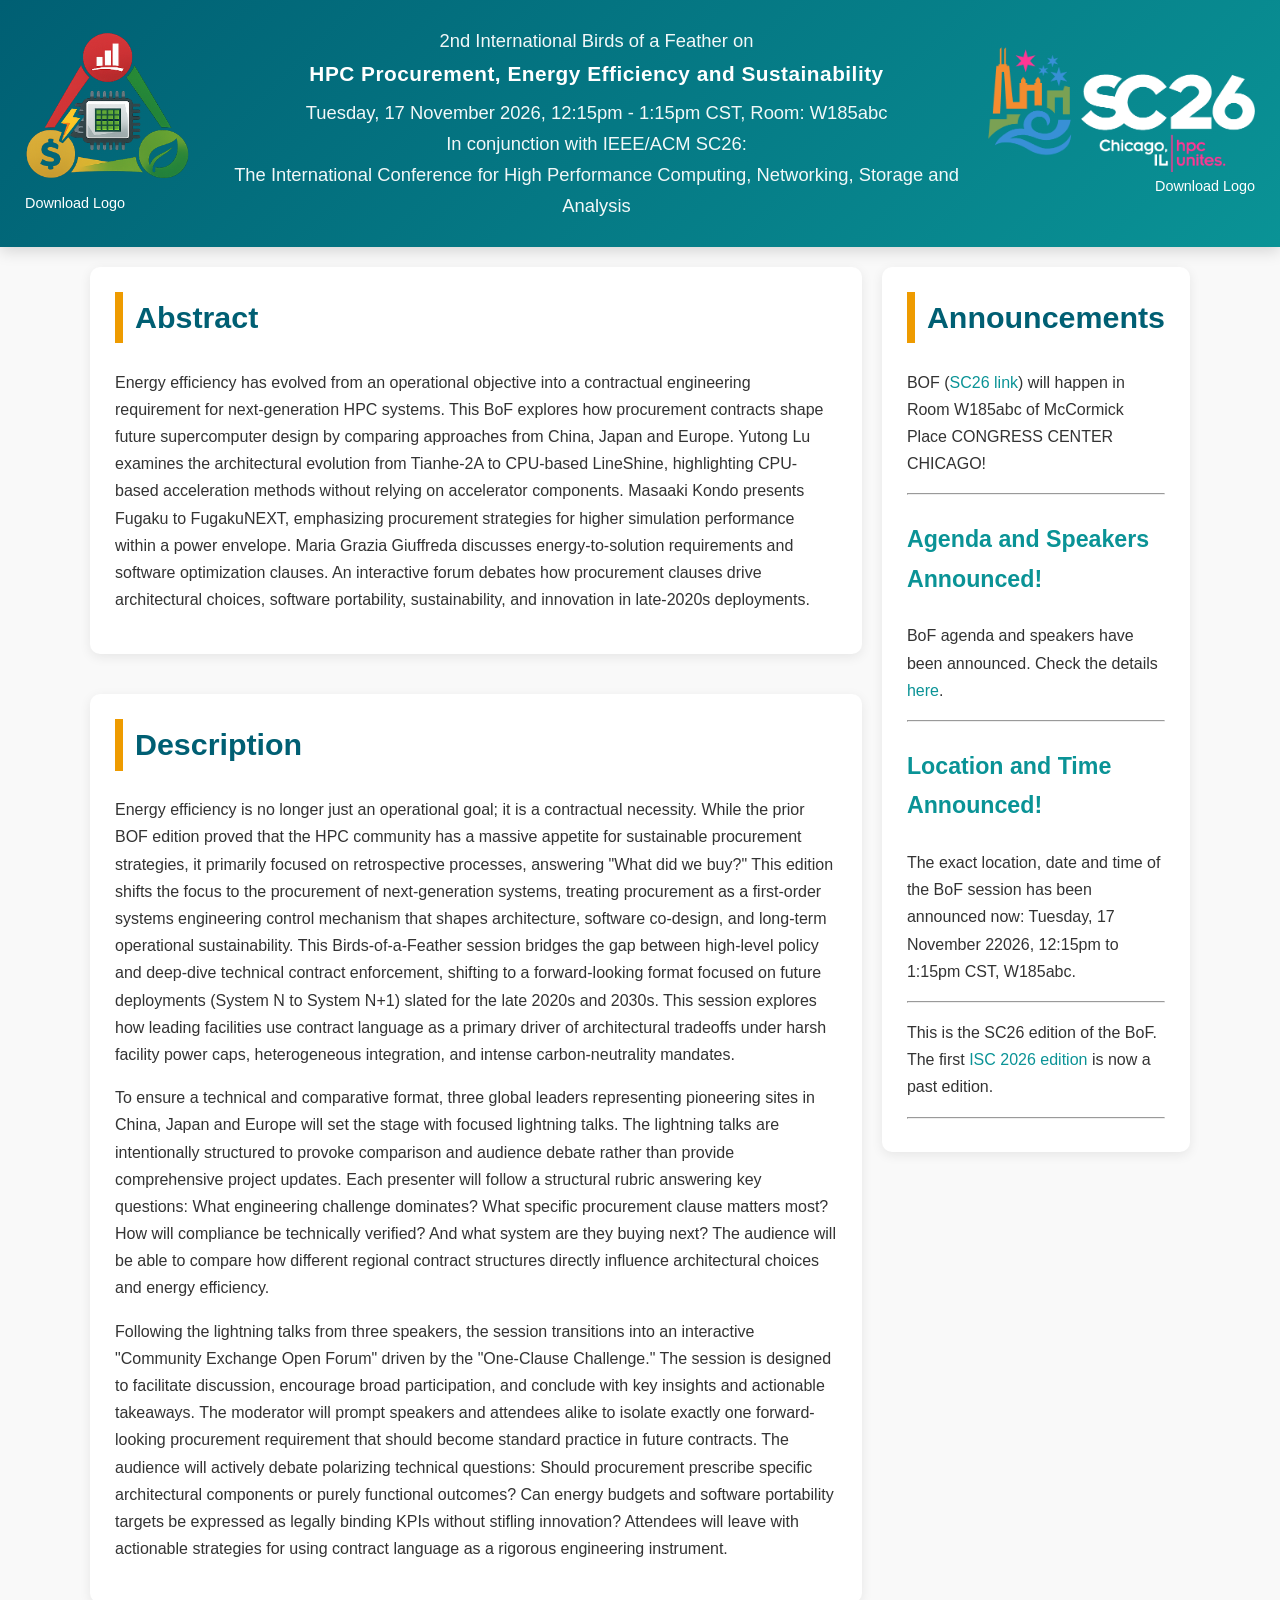
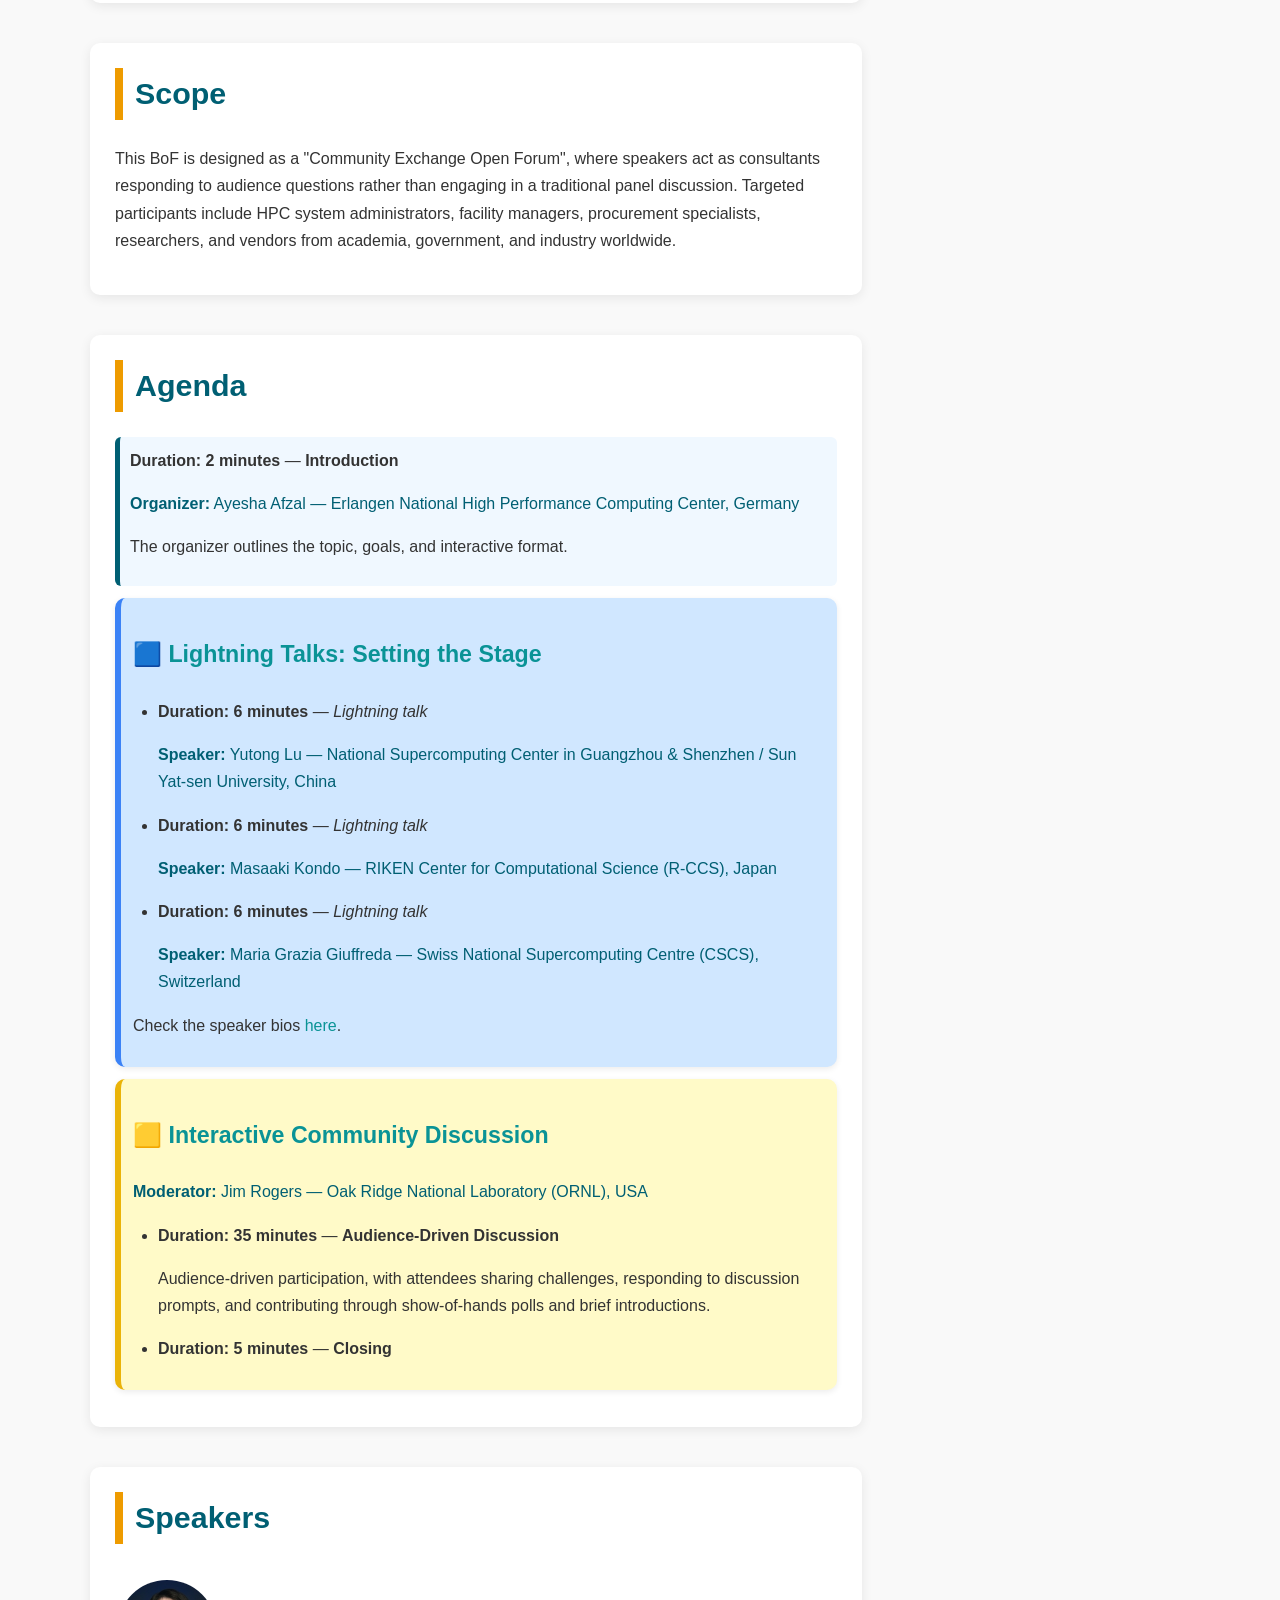
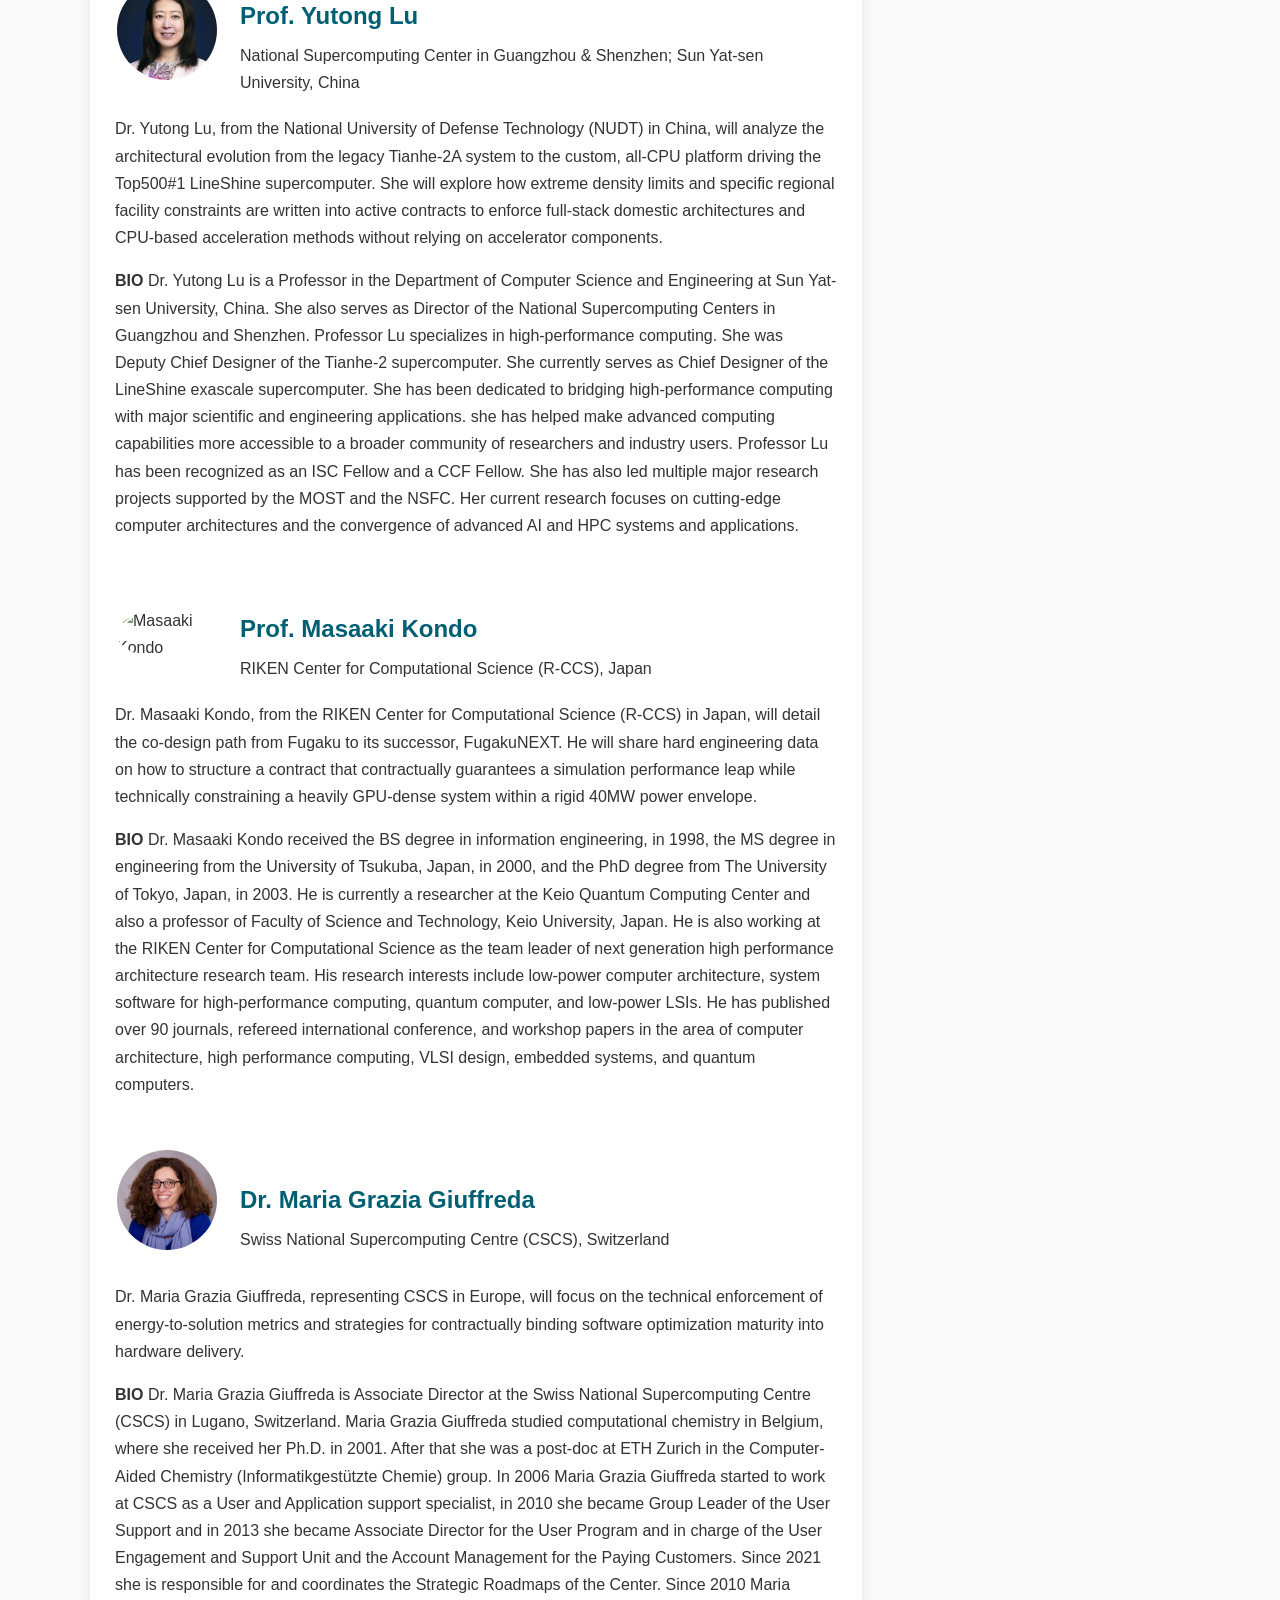
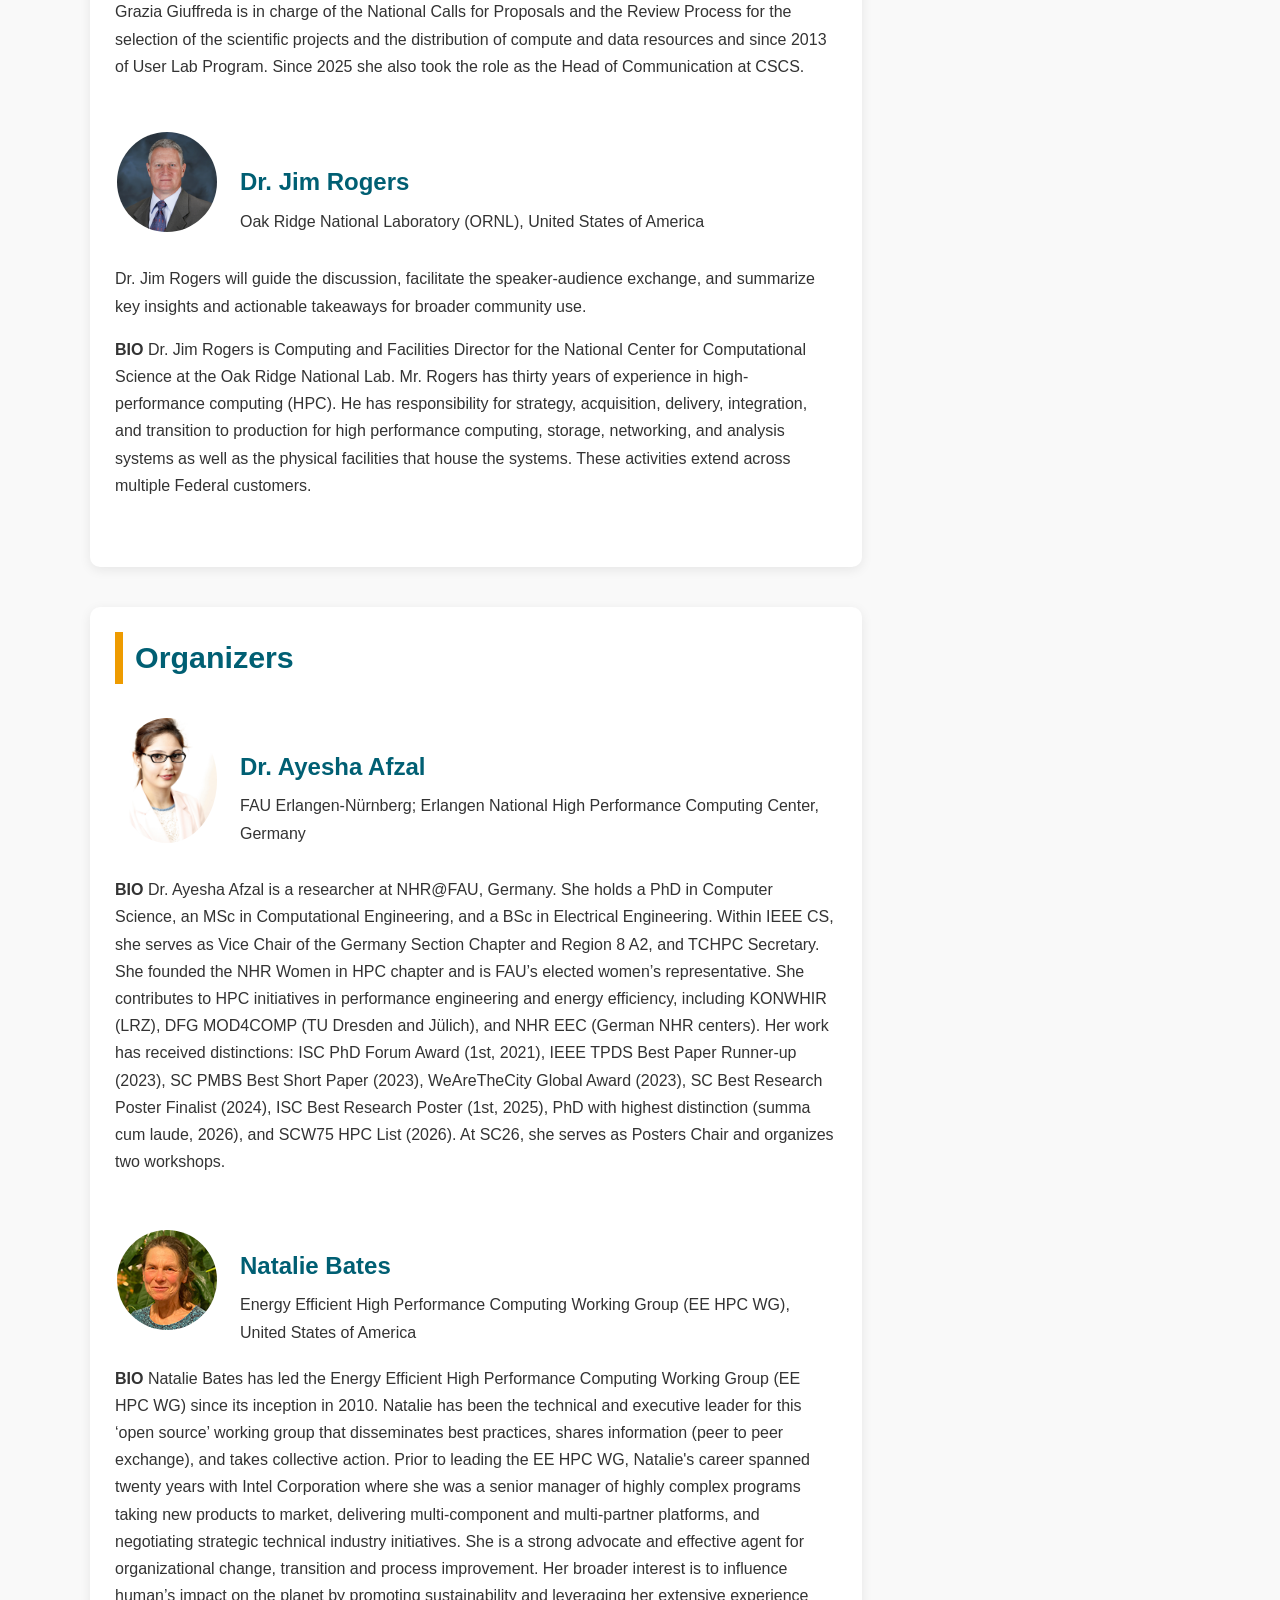
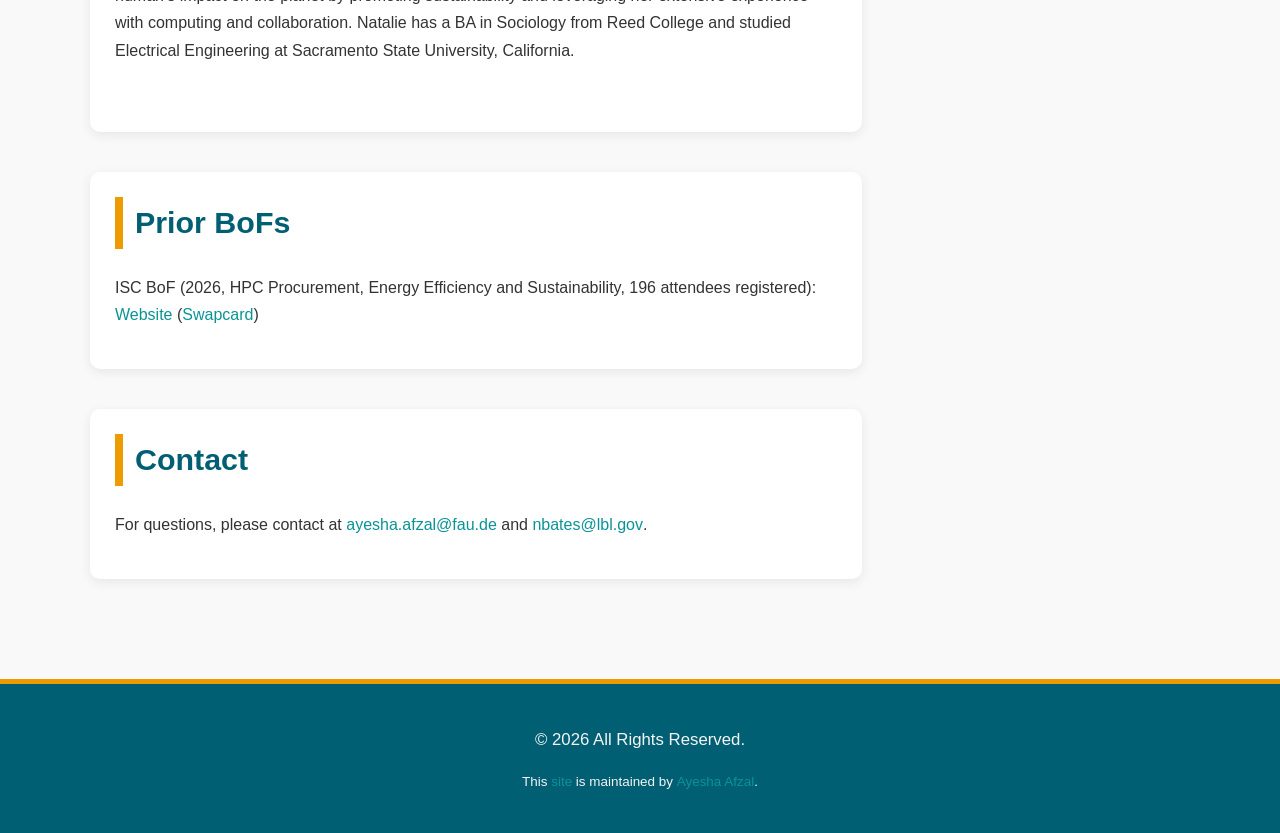
==== commit 279e7085: "Update index.html" ====
--- a/index.html
+++ b/index.html
@@ -35,7 +35,7 @@
             <div style="flex: 3;">
                 <section id="objective">
                     <h2>Abstract</h2>
-                    <p>Energy efficiency has evolved from an operational objective into a contractual engineering requirement for next-generation HPC systems. This BoF explores how procurement contracts shape future supercomputer design by comparing approaches from China, Japan and Europe. Yutong Lu examines the architectural evolution from Tianhe-2A to CPU-based LineShine, highlighting CPU-based acceleration methods without relying on accelerator components. Satoshi Matsuoka presents Fugaku to FugakuNEXT, emphasizing procurement strategies for higher simulation performance within a power envelope. Thomas Schulthess discusses energy-to-solution requirements and software optimization clauses. An interactive forum debates how procurement clauses drive architectural choices, software portability, sustainability, and innovation in late-2020s deployments.</p>
+                    <p>Energy efficiency has evolved from an operational objective into a contractual engineering requirement for next-generation HPC systems. This BoF explores how procurement contracts shape future supercomputer design by comparing approaches from China, Japan and Europe. Yutong Lu examines the architectural evolution from Tianhe-2A to CPU-based LineShine, highlighting CPU-based acceleration methods without relying on accelerator components. Masaaki Kondo presents Fugaku to FugakuNEXT, emphasizing procurement strategies for higher simulation performance within a power envelope. Maria Grazia Giuffreda discusses energy-to-solution requirements and software optimization clauses. An interactive forum debates how procurement clauses drive architectural choices, software portability, sustainability, and innovation in late-2020s deployments.</p>
                 </section>
 
                 <section id="description">
@@ -110,7 +110,7 @@
 
                     <table>
                         <tr>
-                            <td style="width: 120px;padding: 7px 0;"><img src="assets/Konda.png" width="100px" style="border-radius:50%" alt="Masaaki Kondo"></td>
+                            <td style="width: 120px;padding: 7px 0;"><img src="assets/Konda.jpg" width="100px" style="border-radius:50%" alt="Masaaki Kondo"></td>
                             <td>
                                 <p style="font-size: 24px; margin-bottom: 5px; padding-bottom: 0px;"><strong style="color: #005f73;">Prof. Masaaki Kondo</strong></p>
                                 <p style="margin:0px;">RIKEN Center for Computational Science (R-CCS), Japan</p>
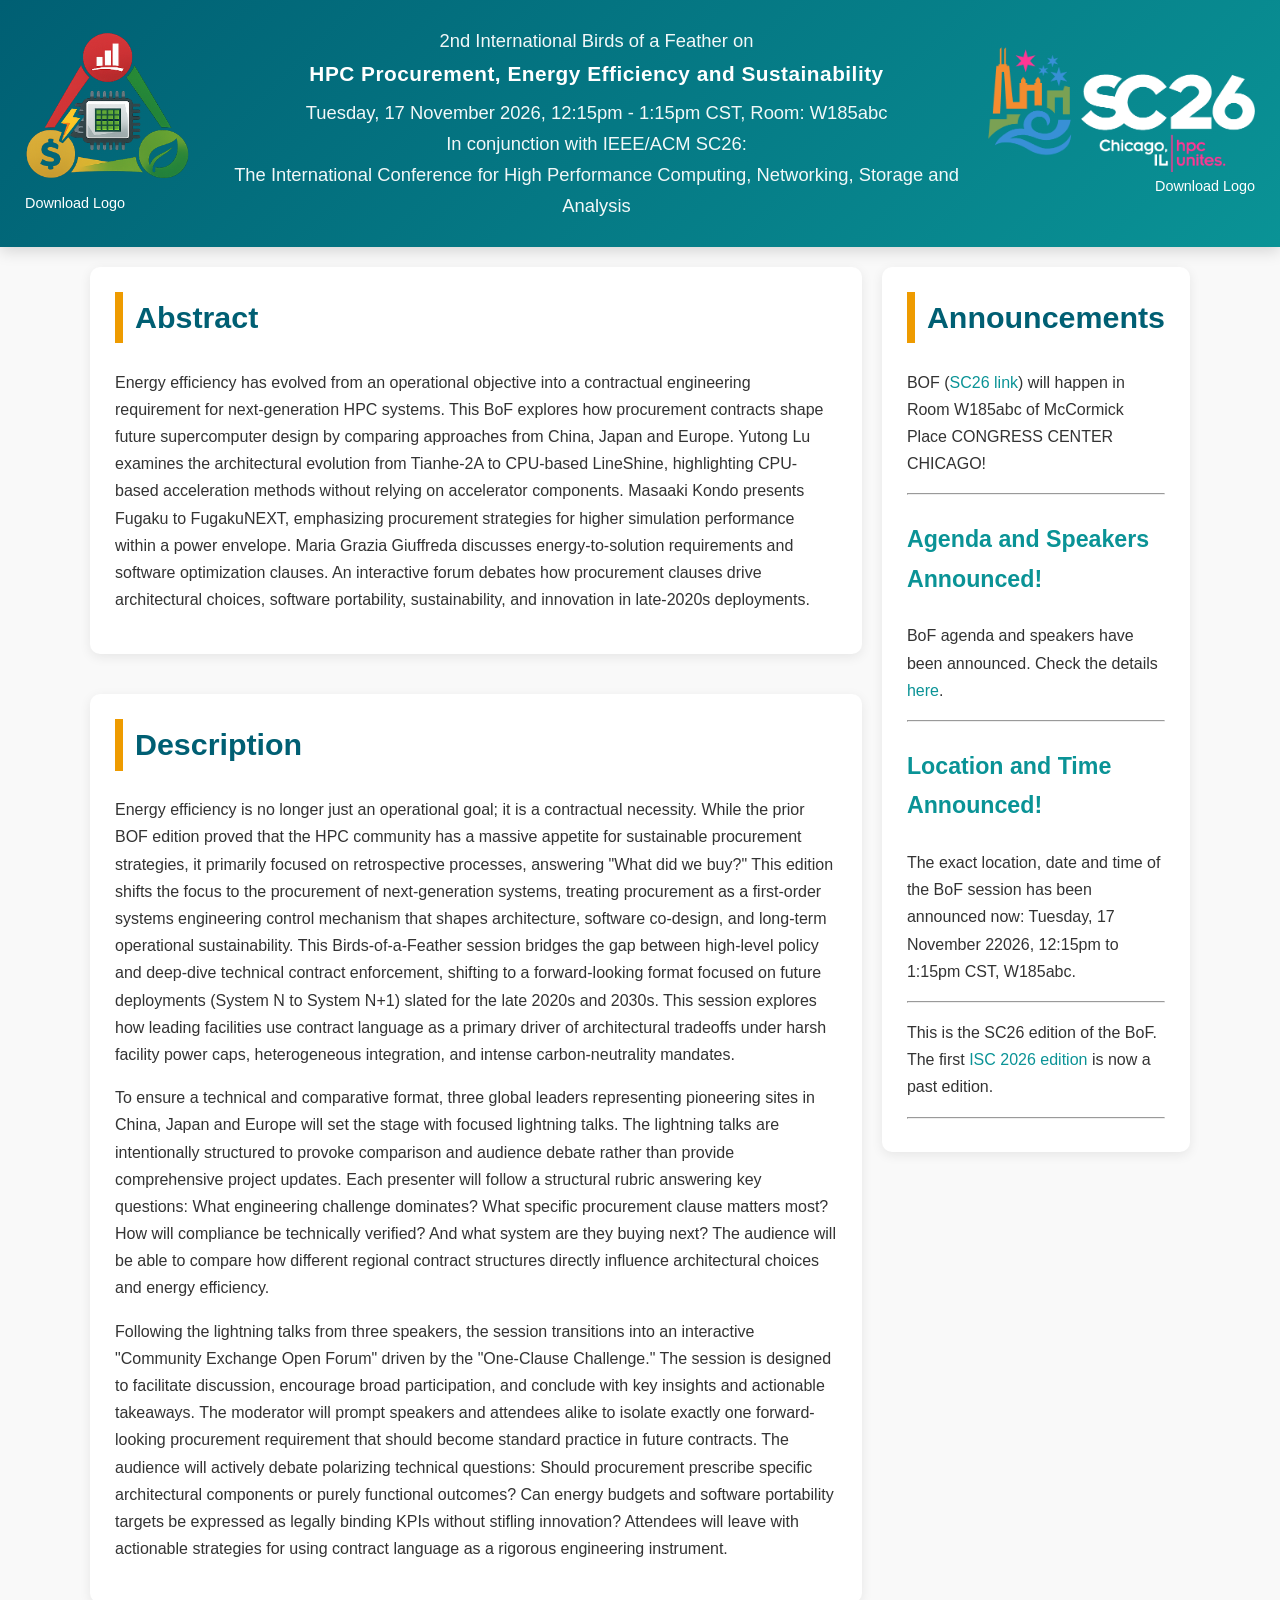
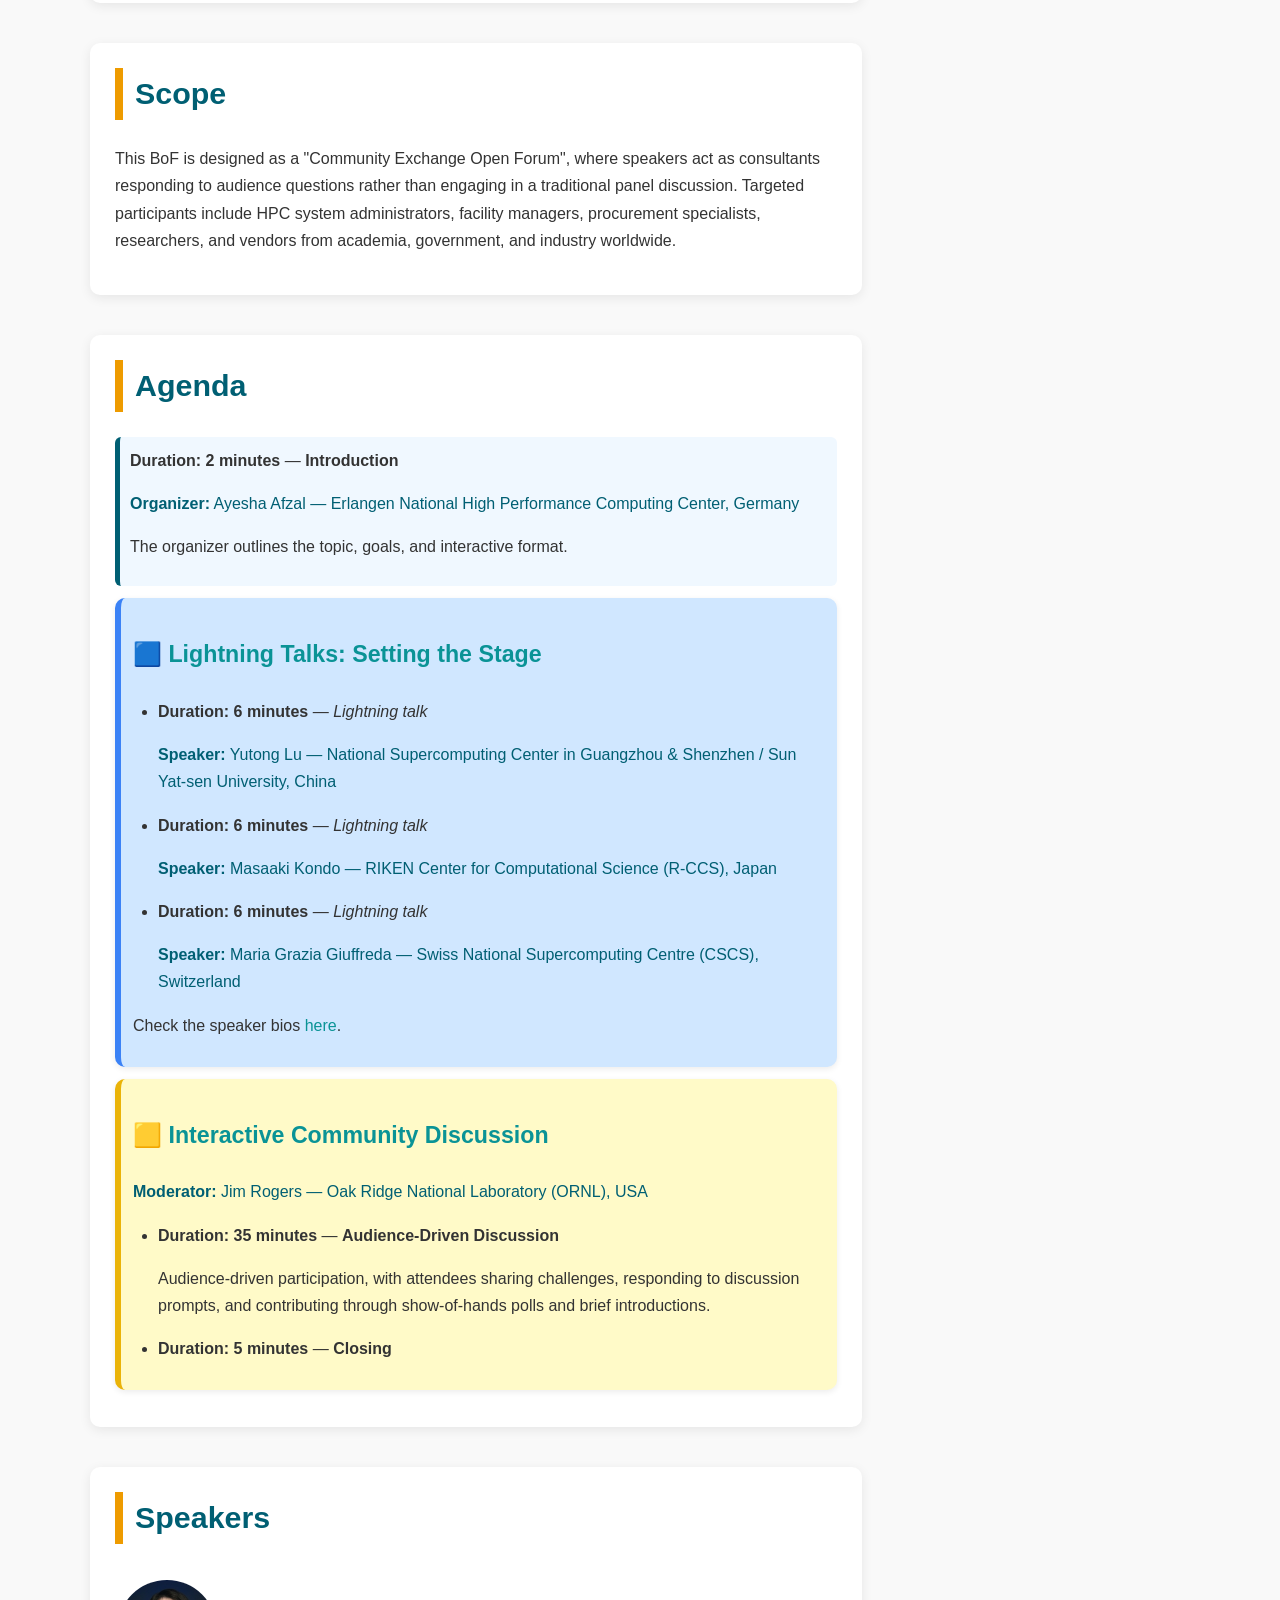
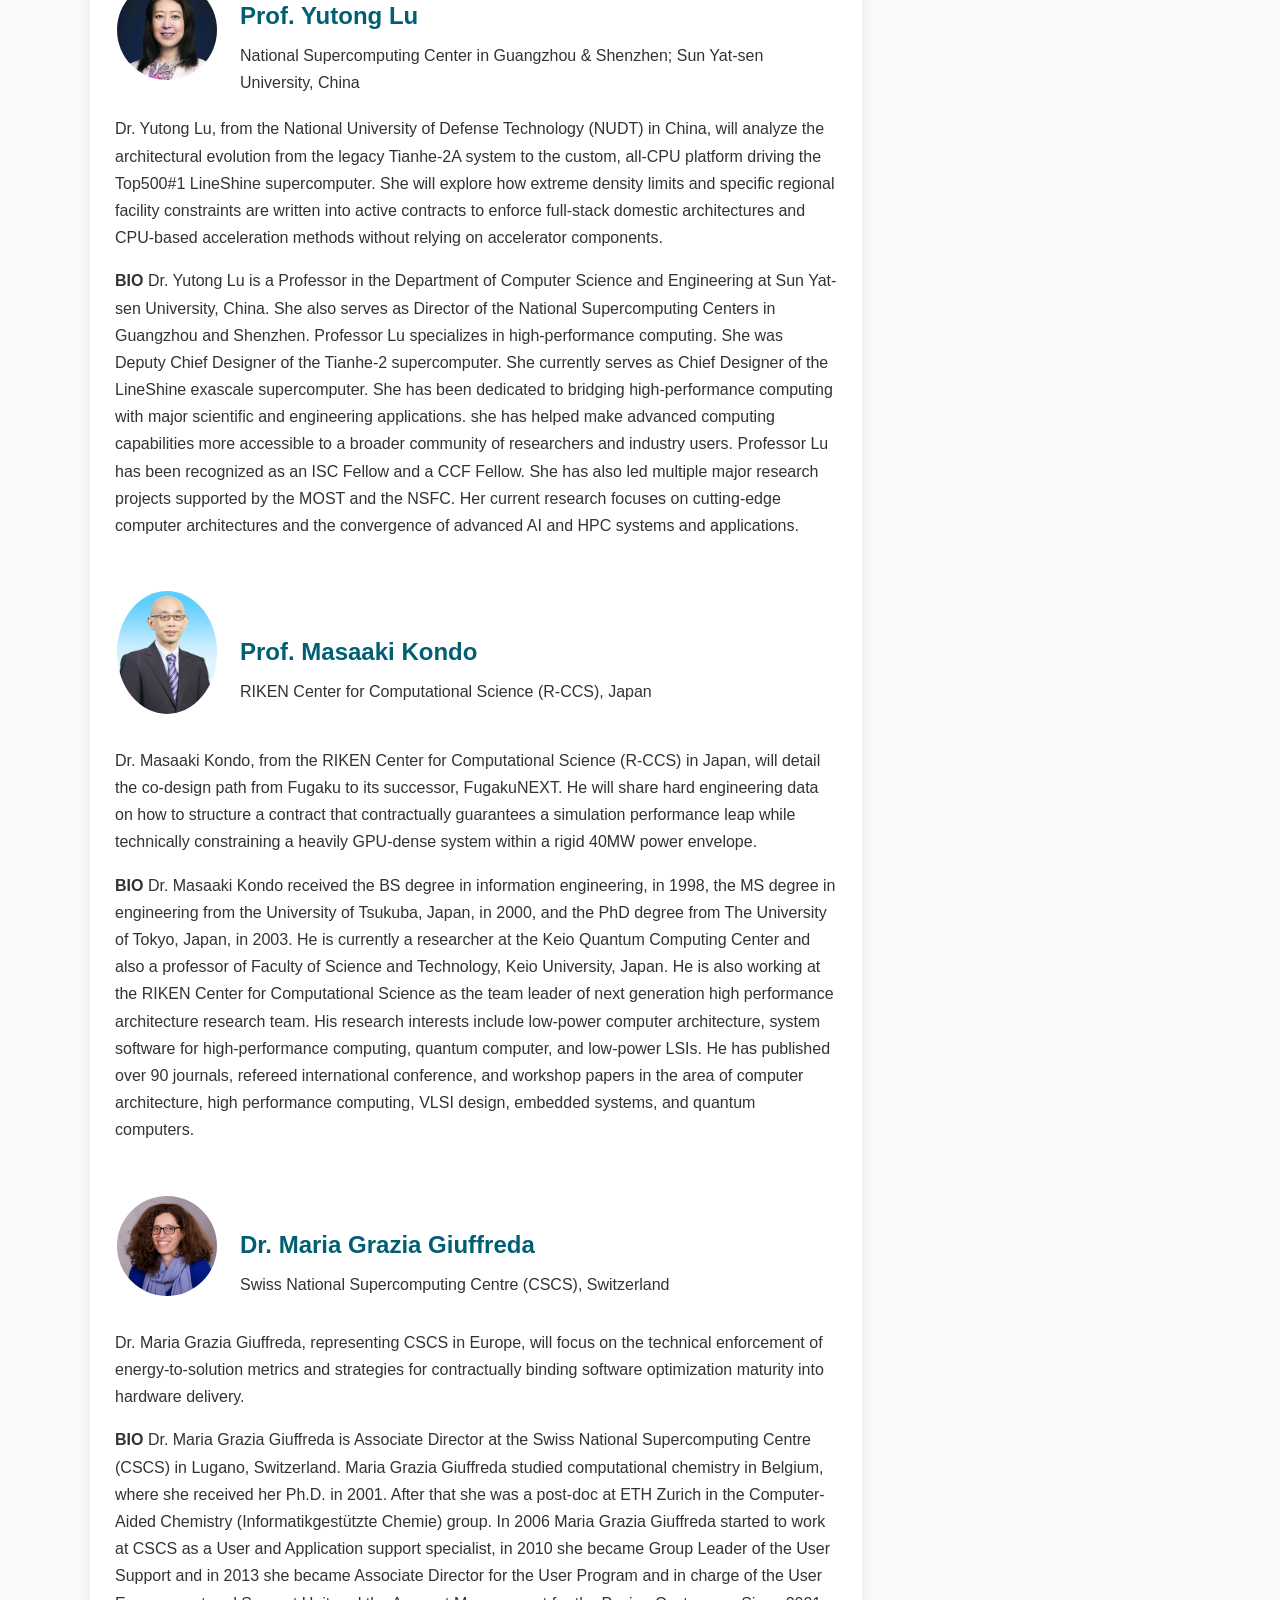
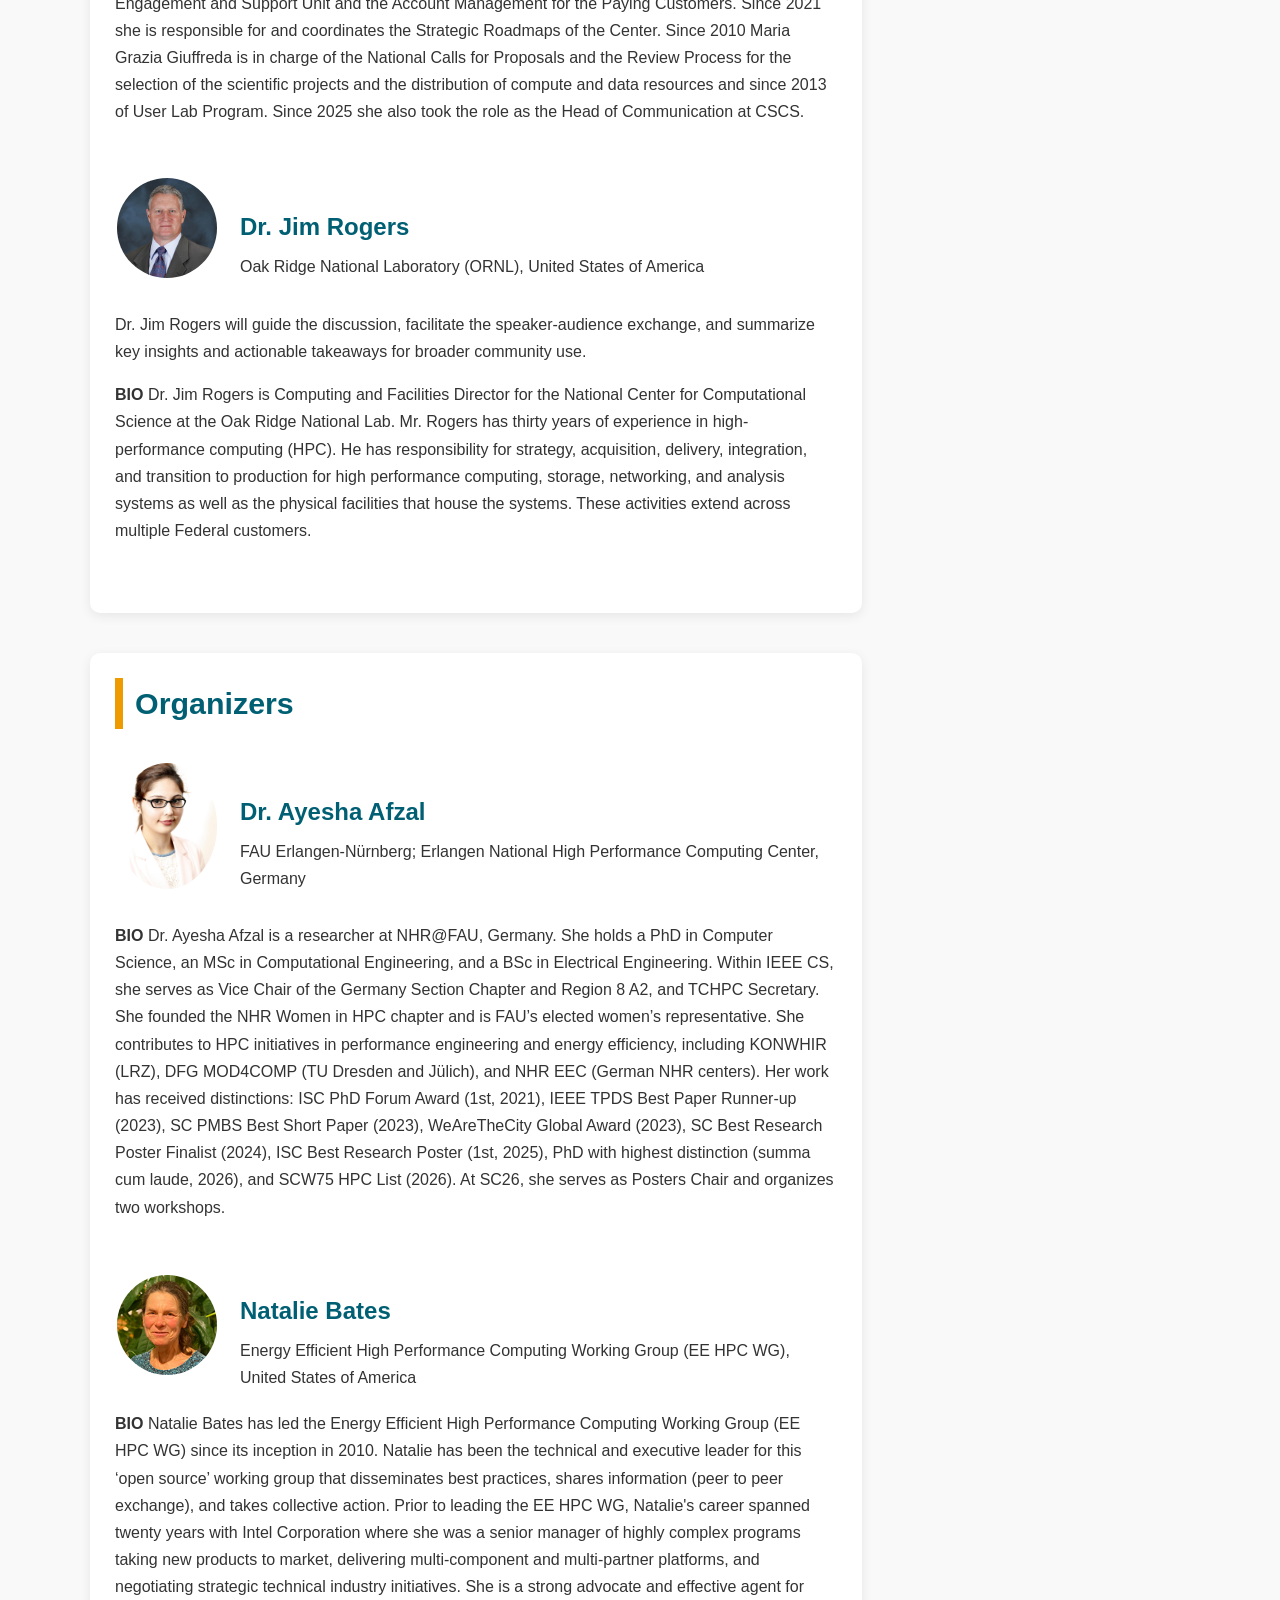
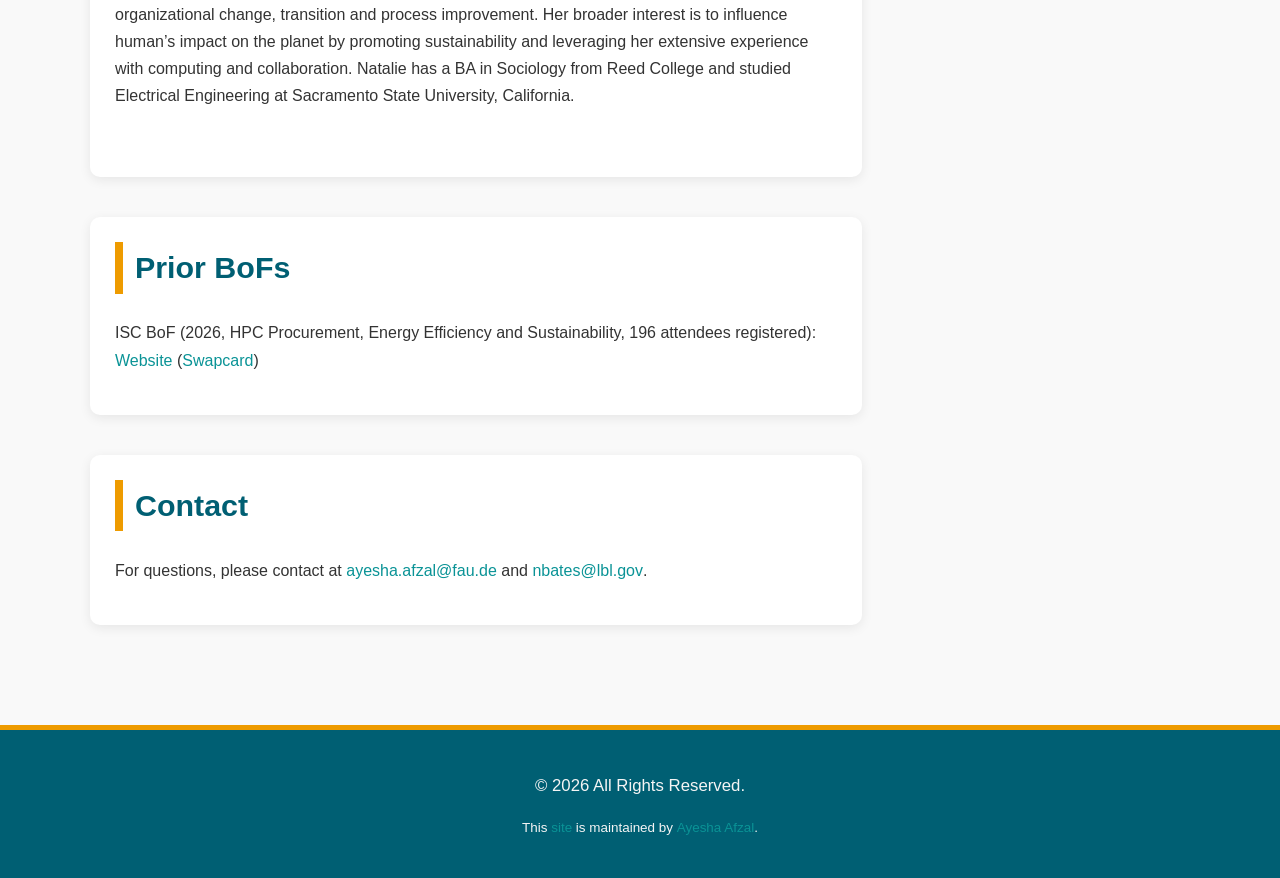
==== commit bb2f2422: "Update index.html" ====
--- a/index.html
+++ b/index.html
@@ -110,7 +110,7 @@
 
                     <table>
                         <tr>
-                            <td style="width: 120px;padding: 7px 0;"><img src="assets/Konda.jpg" width="100px" style="border-radius:50%" alt="Masaaki Kondo"></td>
+                            <td style="width: 120px;padding: 7px 0;"><img src="assets/Kondo.jpg" width="100px" style="border-radius:50%" alt="Masaaki Kondo"></td>
                             <td>
                                 <p style="font-size: 24px; margin-bottom: 5px; padding-bottom: 0px;"><strong style="color: #005f73;">Prof. Masaaki Kondo</strong></p>
                                 <p style="margin:0px;">RIKEN Center for Computational Science (R-CCS), Japan</p>
